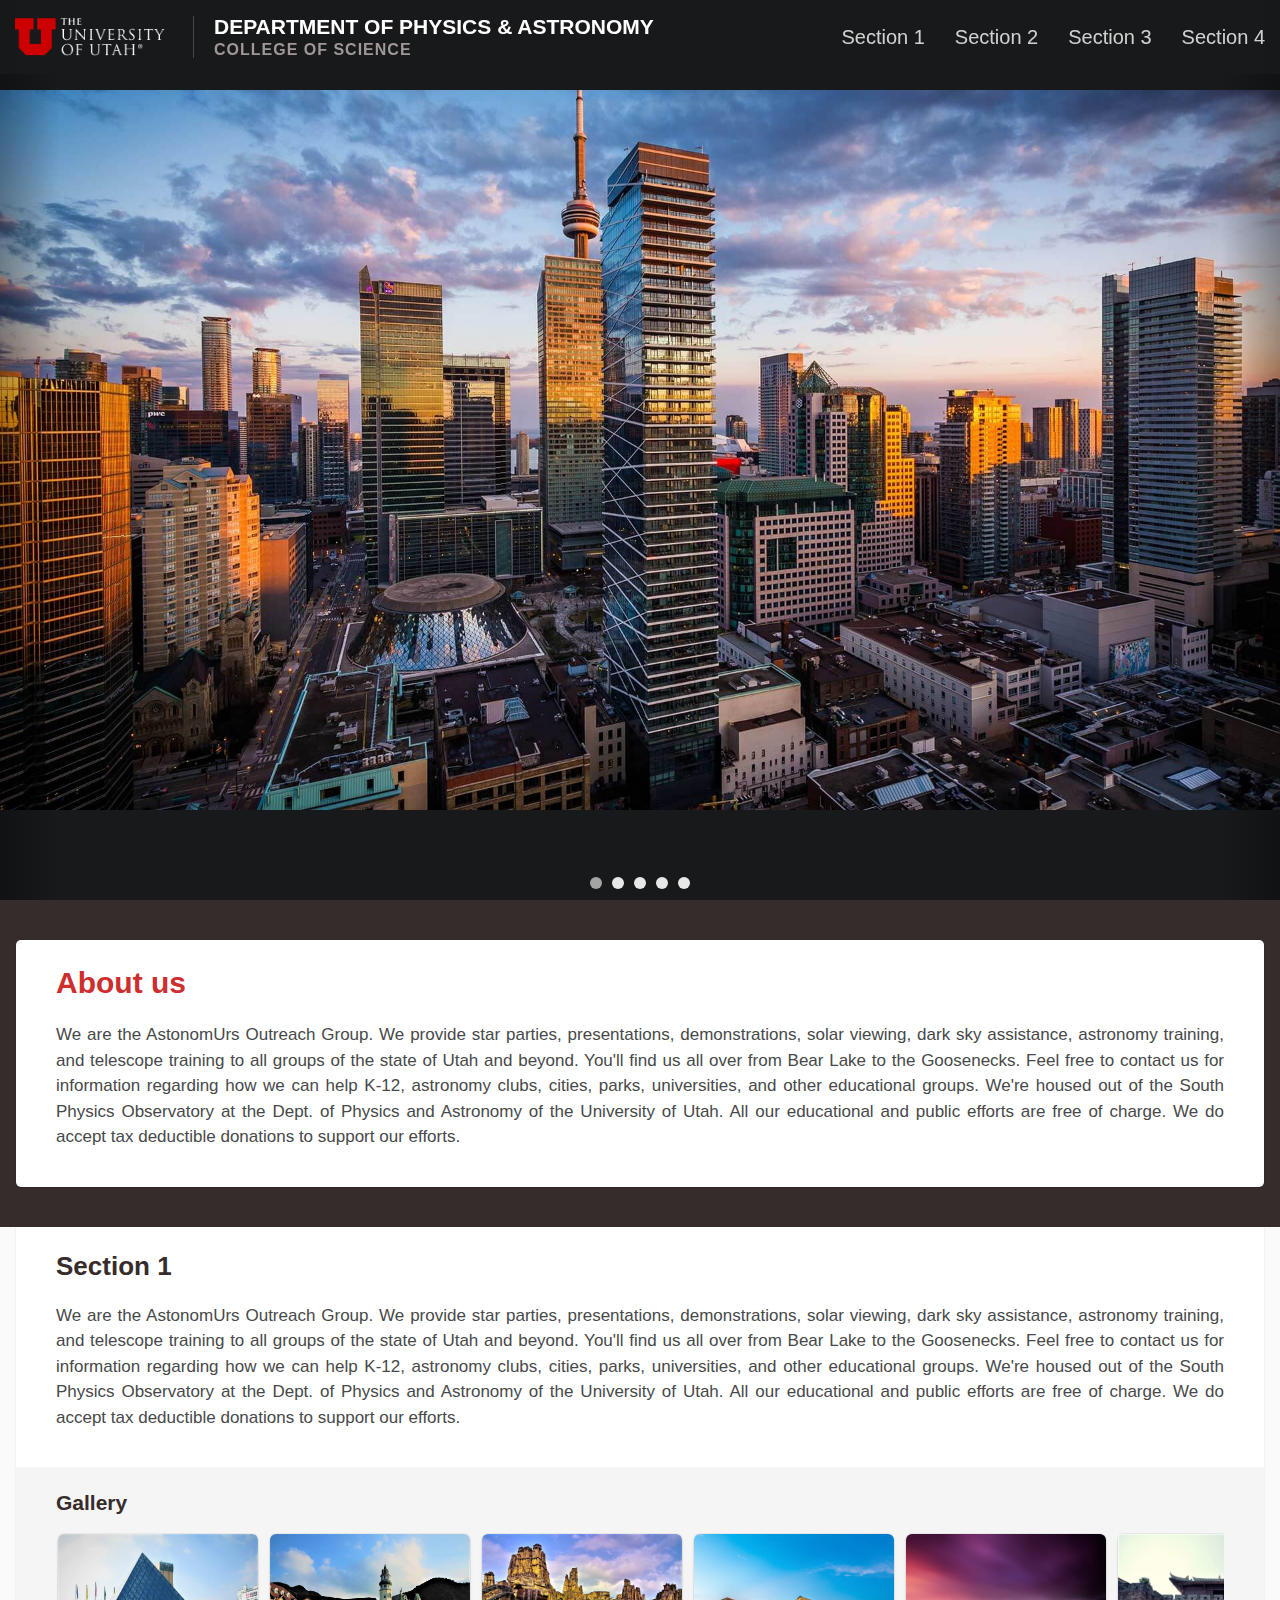
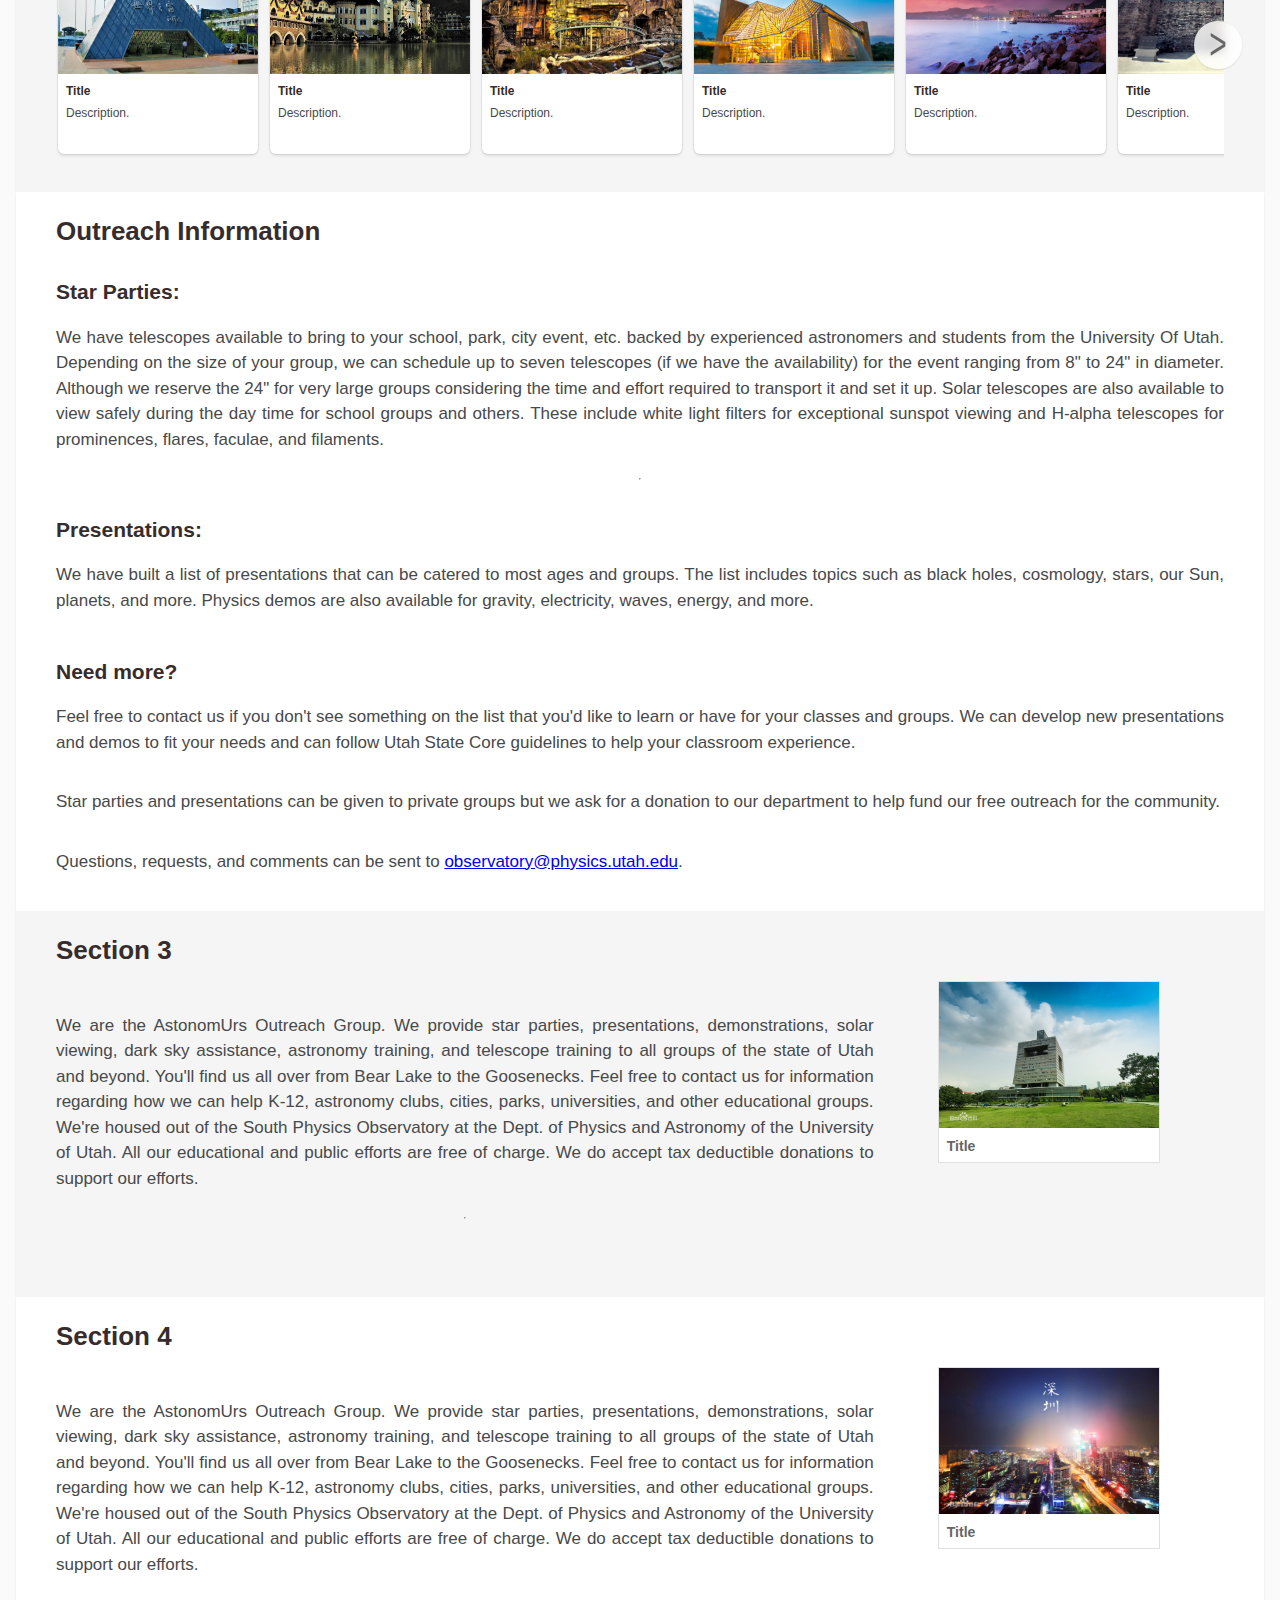
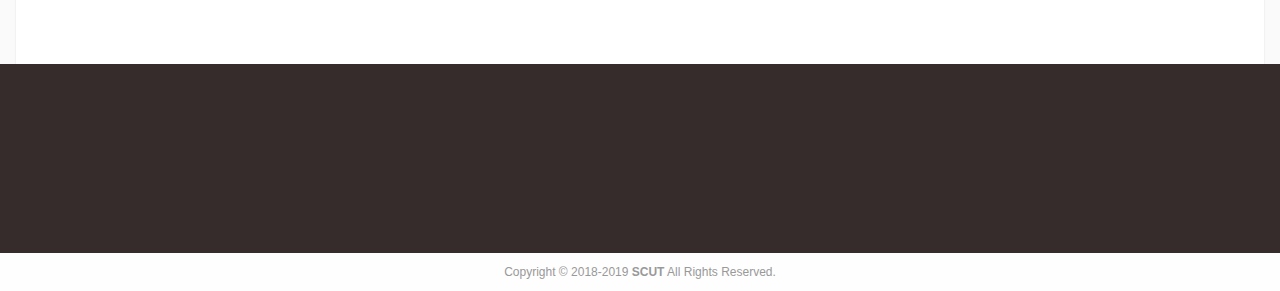
==== index.html @ 763175b5 "init" ====
<!DOCTYPE html>
<html lang="en">
  <head>
    <meta charset="UTF-8" />
    <meta name="My web page" content="web, html" />
    <meta name="viewport" content="initial-scale=1.0, user-scalable=no" />
    <title>Demo</title>
    <link
      rel="stylesheet"
      type="text/css"
      media="screen"
      href="./css/tags.css"
    />
    <link
      rel="stylesheet"
      type="text/css"
      media="screen"
      href="./css/classes.css"
    />
    <link
      rel="stylesheet"
      type="text/css"
      media="screen"
      href="./css/pics.css"
    />
    <link
      rel="stylesheet"
      type="text/css"
      media="screen"
      href="./css/sites.css"
    />
    <script src="./js/jquery.js"></script>
    <script src="./js/main.js"></script>
    <!--<script type="text/javascript" src="https://webapi.amap.com/maps?v=1.4.15&key=492be57f6b2cbf2242e927e73b07b1b4"></script>  -->
    <script
      type="text/javascript"
      src="http://api.map.baidu.com/api?v=2.0&ak=dvR6EBG5Z7yzEeAiGcwArzXet3XbqDUj"
    ></script>
  </head>

  <body>
    <!--网页标题和相关链接-->
    <div class="header" id="head-container">
      <div class="header-bar">
        <div class="header-text">
          <div class="horizon" id="logo-title">
            <span class="left-span">
              <div id="logo">
                <a
                  href="https://www.utah.edu"
                  aria-label="Visit University of Utah Homepage"
                ></a>
              </div>
            </span>
            <span class="right-span">
              <div id="title">
                <h1 id="main-title">Department of Physics & Astronomy</h1>
                <span id="sub-title">College of Science</span>
              </div>
            </span>
          </div>

          <div class="manubar" id="top-menu">
            <!-- <a href="./bbs.html">社区论坛</a> -->
            <a id="link-sec4">Section 4</a>
            <a id="link-sec3">Section 3</a>
            <a id="link-sec2">Section 2</a>
            <a id="link-sec1">Section 1</a>
            <!-- <a id="link1">TOP</a> -->
          </div>
        </div>
      </div>
      <div id="pics">
        <div class="pic" id="pic1"></div>
        <div class="pic" id="pic2"></div>
        <div class="pic" id="pic3"></div>
        <div class="pic" id="pic4"></div>
        <div class="pic" id="pic5"></div>
      </div>
      <div class="button-block" id="lft-bb">
        <!-- <button class="buttons" id="lft-btn">&lt;</button> -->
      </div>
      <div class="dot-block">
        <div class="dots">
          <button class="sl-dot" id="sl0"></button>
          <button class="sl-dot" id="sl1"></button>
          <button class="sl-dot" id="sl2"></button>
          <button class="sl-dot" id="sl3"></button>
          <button class="sl-dot" id="sl4"></button>
        </div>
      </div>
      <div class="button-block" id="rig-bb">
        <!-- <button class="buttons" id="rig-btn">&gt;</button> -->
      </div>
    </div>

    <!--网页的主体-->
    <div class="content">
      <div class="content-box" id="brief-intro">
        <div class="content-text" id="intro">
          <h2>About us</h2>
          <p>
            We are the AstonomUrs Outreach Group. We provide star parties,
            presentations, demonstrations, solar viewing, dark sky assistance,
            astronomy training, and telescope training to all groups of the
            state of Utah and beyond. You'll find us all over from Bear Lake to
            the Goosenecks. Feel free to contact us for information regarding
            how we can help K-12, astronomy clubs, cities, parks, universities,
            and other educational groups. We're housed out of the South Physics
            Observatory at the Dept. of Physics and Astronomy of the University
            of Utah. All our educational and public efforts are free of charge.
            We do accept tax deductible donations to support our efforts.
          </p>
        </div>
      </div>
      <div class="content-box" id="sec1">
        <div class="content-text">
          <h3>Section 1</h3>
          <p>
            We are the AstonomUrs Outreach Group. We provide star parties,
            presentations, demonstrations, solar viewing, dark sky assistance,
            astronomy training, and telescope training to all groups of the
            state of Utah and beyond. You'll find us all over from Bear Lake to
            the Goosenecks. Feel free to contact us for information regarding
            how we can help K-12, astronomy clubs, cities, parks, universities,
            and other educational groups. We're housed out of the South Physics
            Observatory at the Dept. of Physics and Astronomy of the University
            of Utah. All our educational and public efforts are free of charge.
            We do accept tax deductible donations to support our efforts.
          </p>
        </div>
      </div>
      <div class="content-box">
        <div class="content-text deep-bg">
          <h4 id="r3">Gallery</h4>
          <div class="ste-btn-blk">
            <div class="button-block">
              <div class="site-btn site-btn-left" id="site-left">
                <a>&lt;</a>
              </div>
            </div>
            <div class="site-block">
              <div class="roller" id="sites">
                <div class="site">
                  <img src="./img/site/s1.jpg" />
                  <div class="site-data">
                    <h6>Title</h6>
                    <p>Description.</p>
                  </div>
                </div>
                <div class="site">
                  <img src="./img/site/s2.jpg" />
                  <div class="site-data">
                    <h6>Title</h6>
                    <p>Description.</p>
                  </div>
                </div>
                <div class="site">
                  <img src="./img/site/s3.jpg" />
                  <div class="site-data">
                    <h6>Title</h6>
                    <p>Description.</p>
                  </div>
                </div>
                <div class="site">
                  <img src="./img/site/s4.jpg" />
                  <div class="site-data">
                    <h6>Title</h6>
                    <p>Description.</p>
                  </div>
                </div>
                <div class="site">
                  <img src="./img/site/s5.jpg" />
                  <div class="site-data">
                    <h6>Title</h6>
                    <p>Description.</p>
                  </div>
                </div>
                <div class="site">
                  <img src="./img/site/s6.jpg" />
                  <div class="site-data">
                    <h6>Title</h6>
                    <p>Description.</p>
                  </div>
                </div>
                <div class="site">
                  <img src="./img/site/s7.jpg" />
                  <div class="site-data">
                    <h6>Title</h6>
                    <p>Description.</p>
                  </div>
                </div>
                <div class="site">
                  <img src="./img/site/s8.jpg" />
                  <div class="site-data">
                    <h6>Title</h6>
                    <p>Description.</p>
                  </div>
                </div>
                <div class="site">
                  <img src="./img/site/s9.jpg" />
                  <div class="site-data">
                    <h6>Title</h6>
                    <p>Description.</p>
                  </div>
                </div>
                <div class="site">
                  <img src="./img/site/s1.jpg" />
                  <div class="site-data">
                    <h6></h6>
                    <p></p>
                  </div>
                </div>
              </div>
            </div>
            <div class="button-block">
              <div class="site-btn site-btn-right" id="site-right">
                <a>&gt;</a>
              </div>
            </div>
          </div>
          <!-- <div id="map-block"></div>
                    <script src="./js/map.js"></script> -->
          <!-- <h4 id="r4">传统美食</h4>
                    <div class="ste-btn-blk">
                        <div class="button-block"><div class="site-btn site-btn-left" id="fd-left"><a>&lt;</a></div></div>
                        <div class="site-block">
                            <div class="roller" id="food">
                                <div class="site"><img src="./img/food/f1.jpg"><div class="site-data"><h6>白切鸡</h6><p>白切鸡又叫白斩鸡，是中国八大菜之一粤菜系鸡肴中的一种，始于清代的民间酒店</p></div></div>
                                <div class="site"><img src="./img/food/f2.jpg"><div class="site-data"><h6>沙井鲜蚝</h6><p>蚝是深圳（原宝安县）最著名的特产，以沙井蚝最著称于世</p></div></div>
                                <div class="site"><img src="./img/food/f3.jpg"><div class="site-data"><h6>下沙大盆菜</h6><p>一种流传于广东省深圳市福田区沙头下沙村元宵节的传统饮食习俗</p></div></div>
                                <div class="site"><img src="./img/food/f4.jpg"><div class="site-data"><h6>公明烧鹅</h6><p>因色、香、味俱佳而名扬天下</p></div></div>
                                <div class="site"><img src="./img/food/f5.jpg"><div class="site-data"><h6>笼仔饭</h6><p>深圳笼仔饭是广东省地方传统名小吃之一，其最大特点是香浓的饭里浸着浓浓的荷叶香</p></div></div>
                                <div class="site"><img src="./img/food/f6.jpg"><div class="site-data"><h6>王品台塑牛排</h6><p>中国台湾知名企业台塑集团董事长王永庆先生招待贵宾的名菜</p></div></div>
                                <div class="site"><img src="./img/food/f7.jpg"><div class="site-data"><h6>红烧光明乳鸽</h6><p>此菜被称为天下第一鸽，是深圳三大特产之一</p></div></div>
                                <div class="site"><img src="./img/food/f8.jpg"><div class="site-data"><h6>玉簪虾球</h6><p>玉簪虾球是一道广东省的传统名菜，属于粤菜系</p></div></div>
                                <div class="site"><img src="./img/food/f1.jpg"><div class="site-data"><h6></h6><p></p></div></div>
                            </div>
                        </div>
                        <div class="button-block"><div class="site-btn site-btn-right" id="fd-right"><a>&gt;</a></div></div>
                    </div> -->
        </div>
      </div>
      <div class="content-box" id="sec2">
        <div class="content-text">
          <!-- <div class="horizon"> -->
          <!-- <div class="artical"> -->
          <h3>Outreach Information</h3>
          <br />
          <h4>Star Parties:</h4>
          <p>
            We have telescopes available to bring to your school, park, city
            event, etc. backed by experienced astronomers and students from the
            University Of Utah. Depending on the size of your group, we can
            schedule up to seven telescopes (if we have the availability) for
            the event ranging from 8" to 24" in diameter. Although we reserve
            the 24" for very large groups considering the time and effort
            required to transport it and set it up. Solar telescopes are also
            available to view safely during the day time for school groups and
            others. These include white light filters for exceptional sunspot
            viewing and H-alpha telescopes for prominences, flares, faculae, and
            filaments.
          </p>
          <hr />
          <br />
          <h4>Presentations:</h4>
          <p>
            We have built a list of presentations that can be catered to most
            ages and groups. The list includes topics such as black holes,
            cosmology, stars, our Sun, planets, and more. Physics demos are also
            available for gravity, electricity, waves, energy, and more.
          </p>
          <br />
          <h4>Need more?</h4>
          <p>
            Feel free to contact us if you don't see something on the list that
            you'd like to learn or have for your classes and groups. We can
            develop new presentations and demos to fit your needs and can follow
            Utah State Core guidelines to help your classroom experience.
          </p>
          <p>
            Star parties and presentations can be given to private groups but we
            ask for a donation to our department to help fund our free outreach
            for the community.
          </p>
          <p>
            Questions, requests, and comments can be sent to
            <a href="mailto:observatory@physics.utah.edu"
              >observatory@physics.utah.edu</a
            >.
          </p>
          <!-- </div>
            <div class="pic-wrap">
              <div class="pic-blk">
                <img src="./img/main/深证.jpg" />
                <h6>Title</h6>
              </div>
            </div>
          </div> -->
        </div>
      </div>
      <div class="content-box" id="sec3">
        <div class="content-text deep-bg">
          <div class="horizon">
            <div class="artical">
              <h3>Section 3</h3>
              <br />
              <p>
                We are the AstonomUrs Outreach Group. We provide star parties,
                presentations, demonstrations, solar viewing, dark sky
                assistance, astronomy training, and telescope training to all
                groups of the state of Utah and beyond. You'll find us all over
                from Bear Lake to the Goosenecks. Feel free to contact us for
                information regarding how we can help K-12, astronomy clubs,
                cities, parks, universities, and other educational groups. We're
                housed out of the South Physics Observatory at the Dept. of
                Physics and Astronomy of the University of Utah. All our
                educational and public efforts are free of charge. We do accept
                tax deductible donations to support our efforts.
              </p>
              <hr />
              <!-- <table>
                <caption>
                  深圳部分本科院校：
                </caption>
                <tbody>
                  <tr>
                    <th>院校名称</th>
                    <th>创办时间</th>
                    <th>学校类型</th>
                    <th>主管部门</th>
                  </tr>
                  <tr>
                    <td>深圳大学</td>
                    <td>1983年</td>
                    <td>综合</td>
                    <td>广东省教育厅</td>
                  </tr>
                  <tr>
                    <td>南方科技大学</td>
                    <td>2011年</td>
                    <td>理工</td>
                    <td>深圳市政府</td>
                  </tr>
                  <tr>
                    <td>香港中文大学（深圳）</td>
                    <td>2014年</td>
                    <td>综合</td>
                    <td>广东省人民政府、香港中文大学</td>
                  </tr>
                  <tr>
                    <td>哈尔滨工业大学（深圳）</td>
                    <td>2014年</td>
                    <td>理工</td>
                    <td>深圳市政府、哈尔滨工业大学</td>
                  </tr>
                  <tr>
                    <td>中山大学深圳校区</td>
                    <td>2015年</td>
                    <td>综合</td>
                    <td>深圳市政府、中山大学</td>
                  </tr>
                  <tr>
                    <td>暨南大学深圳旅游学院</td>
                    <td>1996年</td>
                    <td>综合</td>
                    <td>国务院侨务办公室、暨南大学</td>
                  </tr>
                </tbody>
              </table> -->
            </div>
            <div class="pic-wrap">
              <div class="pic-blk">
                <img src="./img/main/深大.jpg" />
                <h6>Title</h6>
              </div>
            </div>
          </div>
        </div>
      </div>
      <div class="content-box" id="sec4">
        <div class="content-text">
          <div class="horizon">
            <div class="artical">
              <h3>Section 4</h3>
              <br />
              <p>
                We are the AstonomUrs Outreach Group. We provide star parties,
                presentations, demonstrations, solar viewing, dark sky
                assistance, astronomy training, and telescope training to all
                groups of the state of Utah and beyond. You'll find us all over
                from Bear Lake to the Goosenecks. Feel free to contact us for
                information regarding how we can help K-12, astronomy clubs,
                cities, parks, universities, and other educational groups. We're
                housed out of the South Physics Observatory at the Dept. of
                Physics and Astronomy of the University of Utah. All our
                educational and public efforts are free of charge. We do accept
                tax deductible donations to support our efforts.
              </p>
            </div>
            <div class="pic-wrap">
              <div class="pic-blk">
                <img src="./img/main/魅力.jpg" />
                <h6>Title</h6>
              </div>
            </div>
          </div>
        </div>
      </div>

      <!--“回到顶部”按钮-->
      <div id="Top-button">
        <a>Λ</a>
      </div>
    </div>

    <!--网页末尾和脚注-->
    <div class="content-box" id="otr-col"></div>
    <div class="footer">
      <p>
        Copyright &copy; 2018-2019 <strong>SCUT</strong> All Rights Reserved.
      </p>
    </div>
  </body>
</html>
---- css/tags.css ----
h1,h2,h3,h4,h6,p{
    margin: 0;
    text-align: justify;
}
h1, h2, h3, h4, h5, h6 {
    color: #372c2c;
    font-family: "Montserrat", sans-serif;
    font-weight: 700;
}
h2{
    font-size: 30px;
    color: #3F3F3F;
}
h3{
    font-size: 26px;
    /* margin: 0px 0px 15px 0px; */
}
h4{
    font-size: 21px;
}
p{
    display: block;
    margin-block-start: 1em;
    margin-block-end: 1em;
    margin-inline-start: 0px;
    margin-inline-end: 0px;
    unicode-bidi: isolate;
    margin-top: 17px;
    margin-bottom: 17px;
}
a{
    cursor: pointer;  /*鼠标覆盖上按钮成手的样子*/
}
blockquote{
    margin-top: 0;
}body{
    margin: 0px;
    display: flex;
    flex-direction: column;
    background-color:#fafafa;
    align-items: center;

    color: #47494a;
    font-family: "Source Sans Pro", sans-serif;
    font-weight: 400;
    font-size: 17px;
    line-height: 1.5;
    text-rendering: optimizelegibility;
    -webkit-font-smoothing: antialiased;
}
div{
    display: flex;
    flex-direction: column;
    overflow: hidden;
    text-align: justify;
}
table{
    border-collapse: collapse;
    border: 1px solid #aaa;
    width: 99%;
    text-align: left;
    font-size: 15px;
    margin-top: 10px;
    margin-bottom: 10px;
    box-shadow: 0 1px 2px rgba(0,0,0,.1);
}
th{
    vertical-align: baseline;
    padding: 5px 15px 5px 6px;
    background-color: #3f3f3f;
    border: 1px solid #3F3F3F;
    color: #fff;
}
td{
    vertical-align: text-top;
    padding: 6px 15px 6px 6px;
    border: 1px solid #aaa;
    color: #666;
}
hr{
    color: #ececec;
    background-color: #ececec;
}
---- css/classes.css ----
.horizon{
    display: flex;
    flex-direction: row;
}
.header{
    width: 100%;
    height: 100vh;
    position: relative;
    flex-direction: row;
    align-items: center;
    justify-content: space-between;
    flex-shrink: 0;
}
.header-bar{
    width: 100%;
    height: 74px;
    align-items: center;
    position: fixed;
    top: 0;
    z-index: 10;
    flex-shrink: 0;
    
    /* background-color:rgba(245,245,245,.4); */
    background-color:rgba(24, 25, 27,.9);
    backdrop-filter: blur(8px);
    -webkit-backdrop-filter: blur(10px);
}
#logo-title{
    align-items: center;
}
.left-span{
    /* width: 50%; */
    height: 100%;
    /* padding-left: 20px; */
    /* padding-right: 20px; */
}
.right-span{
    /* width: 50%; */
    padding-left: 20px;
    padding-right: 20px;
    border-left: 1px solid rgba(240,255,255,.2);
}
#logo{
    width: 178px;
    height: 38px;
    margin: 15px 0px 15px 15px;
}
#logo a{
    display: block;
    height: 38px;
    width: 100%;
    background-image: url(../img/universityofutah.png);
    background-repeat: no-repeat;
    background-position: center left;
    background-size: contain;
}
.header-text{
    height: 100%;
    flex-direction: row;
    justify-content: space-between;
    align-items: center;
    color: whitesmoke;
    /* width: 1168px; */
    width: 100%;
    flex-shrink: 0;
}
#title{
    align-items: flex-start;
    flex-shrink: 0;
    margin: 0px;
    text-transform: uppercase;
}
#main-title{
    color: #fff;
    font-family: "Vitesse", sans-serif;
    font-size: 21px;
    line-height: 1;
}
#sub-title{
    margin-top: 5px;
    color: #a09898;
    font-family: "Source Sans Pro", sans-serif;
    font-size: 16px;
    line-height: 1;
    font-weight: 600;
    letter-spacing: 1px;
}
.manubar{
    height: 100%;
    display: flex;
    align-items: center;
    flex-direction: row-reverse;
    overflow: visible;
}
.manubar a{
    display: flex;
    padding-left: 15px;
    padding-right: 15px;
    font-size: 16px;
    color: white;
    font-family: 'Segoe UI', Tahoma, Geneva, Verdana, sans-serif;
    text-decoration: none;
}
#top-menu a{
    height: 100%;
    font-size: 20px;
    align-items: center;
    justify-content: center;
    color: rgba(255,255,255,.8);
}
#top-menu a:hover{
    color: white;
    background-color: rgba(240,255,255,.2);
}
#Top-button{
    margin-right: 50px;
    margin-bottom: 20px;
    width: 50px;
    height: 0px;
    justify-content: center;
    align-items: center;
    position: fixed;
    right: 0;
    bottom: 0;
    overflow: hidden;
    background-color:rgba(0,0,0,.15);
    backdrop-filter: blur(7px);
    -webkit-backdrop-filter: blur(7px);
    border-radius: 10px;
    cursor: pointer;  /*鼠标覆盖上按钮成手的样子*/
    box-shadow: 0 1px 2px rgba(0,0,0,.1);
}
#Top-button a{
    padding: 10px;
    font-size: 30px;
    color: rgba(255,255,255,.8);
    text-decoration: none;
    transform: scaleX(1.5);
    font-family: 'Gill Sans', 'Gill Sans MT', Calibri, 'Trebuchet MS', sans-serif;
}
#Top-button:hover{
    background-color:rgba(0,0,0,.18);
}
#Top-button a:hover{
    color: white;
}

.content{
    width: 100%;
    display: flex;
    justify-content: space-between;
    font-family: Arial, Helvetica, sans-serif;
}
.content-box{
    width: 100%;
    align-items: center;
}
/* .content-box p{
    color: #666;
    margin-top: 10px;
} */
#brief-intro{
    /* background-color: rgb(8, 93, 146);  */
    background-color: #372c2c;;
}
#intro{
    border-radius: 5px;
    margin-top: 40px;
    margin-bottom: 40px;
}
#intro h2{
    /* color: midnightblue; */
    color: #cf2e2e;
}
#intro h3{
    color: darkblue;
}
.page{
    margin-bottom: 100px;
    width: 100%;
    align-items: center;
    background-color:#fafafa;
}
.content-text{
    width: 1168px;
    background-color:rgb(255,255,255);
    padding: 20px 40px;
    box-shadow: 0 1px 2px rgba(0,0,0,.1);
    flex-shrink: 0;

    /*background-color:rgba(255,255,255,.5);
    backdrop-filter: blur(5px);
    -webkit-backdrop-filter: blur(5px);*/
}
.deep-bg{
    background-color: #f5f5f5;
}
/* #map-block{
    width: 100%;
    height: 400px;
    margin: 0;
    padding: 0;
    margin-bottom: 20px;
} */
.content-textbox{
    margin: 10px;
    margin-bottom: 0;
}
.artical{
    width: 70%;
    text-align: justify;
    margin-bottom: 50px;
}
/* .artical p{
    text-indent: 2em;
} */
.pic-wrap{
    width: 30%;
    align-items: center;
}
.pic-blk{
    width: 220px;
    height: 180px;
    border:1px solid #e0e0e0;
    overflow:hidden;
    margin: 50px;
    background-color: white;
}
.pic-blk img{
    height: 146px;
}
.pic-blk h6{
    margin: 8px;
    font-weight: bold;
    font-size: 14px;
    color: #666;
}
#otr-col{
    width: 100%;
    /* background-color: rgb(8, 93, 146); */
    background-color: #372c2c;
    padding-top: 30px;
    padding-bottom: 100px;
    height: 59px;
}
.oddr{
    background-color: #f5f5f5;
}
.ever{
    background-color: #fff;
}
.footer{
    width: 100%;
    background-color:rgba(255,255,255,.8);
    text-align: center;
    align-items: center
}
.footer p{
    margin:10px;
    font-size: 12px;
    color: #999;
    font-family: Arial, Helvetica, sans-serif;
}
---- css/pics.css ----
.pic{
    height: 100%;
    width: 100%;
    background-position: center;
    background-size: 100%;
    background-repeat: no-repeat;
    background-color: #18191b;
}
#pics{
    width: 500%;
    height: 100%;
    margin-left: 0%;
    position: absolute;
    margin: 0;
    padding: 0;
    flex-direction: row;
    z-index: -1;
}
#pic1{
    background-image: url("../img/e1.jpg");
}
#pic2{
    background-image: url("../img/e2.jpg");
}
#pic3{
    background-image: url("../img/e3.jpg");
}
#pic4{
    background-image: url("../img/e4.jpg");
}
#pic5{
    background-image: url("../img/e5.jpg");
}
.button-block{
    width: 60px;
    height: 100%;
    justify-content: center;
    align-items: center;
    overflow: visible;
}
#rig-bb{
    background: -webkit-linear-gradient(left, rgba(0,0,0,0) , rgba(0,0,0,.3)); /* Safari 5.1 - 6.0 */
    background: -o-linear-gradient(right, rgba(0,0,0,0), rgba(0,0,0,.3)); /* Opera 11.1 - 12.0 */
    background: -moz-linear-gradient(right, rgba(0,0,0,0), rgba(0,0,0,.3)); /* Firefox 3.6 - 15 */
    background: linear-gradient(to right, rgba(0,0,0,0) , rgba(0,0,0,.3)); /* 标准的语法（必须放在最后） */
}
#lft-bb{
    background: -webkit-linear-gradient(right, rgba(0,0,0,0) , rgba(0,0,0,.3)); /* Safari 5.1 - 6.0 */
    background: -o-linear-gradient(left, rgba(0,0,0,0), rgba(0,0,0,.3)); /* Opera 11.1 - 12.0 */
    background: -moz-linear-gradient(left, rgba(0,0,0,0), rgba(0,0,0,.3)); /* Firefox 3.6 - 15 */
    background: linear-gradient(to left, rgba(0,0,0,0) , rgba(0,0,0,.3)); /* 标准的语法（必须放在最后） */
}
.buttons{
    height: 200px;
    width: 60px;
    background-color: rgba(0,0,0,0);
    border: 0;
    font-size: 40px;
    color: rgba(220,220,220,.9);
    font-family: 'Segoe UI', Tahoma, Geneva, Verdana, sans-serif;
    transform: scaleY(2);
    padding: 0;
    cursor: pointer;  /*鼠标覆盖上按钮成手的样子*/
}
.dot-block{
    height: 100%;
    justify-content: flex-end;
}
.dots{
    flex-direction: row;
    margin-bottom: 6px;
}
.sl-dot{
    height: 12px;
    width: 12px;
    margin: 5px;
    padding: 0;
    border-radius: 50%;
    border: 0;
    background-color:rgba(255,255,255,.9);
    cursor: pointer;  /*鼠标覆盖上按钮成手的样子*/
}
#sl0{
    background-color:rgba(180,180,180,.9);
}
---- css/sites.css ----
.ste-btn-blk{
    width: 100%;
    flex-direction: row;
    justify-content: space-between;
    height: 233px;
    overflow: visible;
    margin-top: 10px;
    margin-bottom: 10px;
}
.site-btn{
    margin: 0;
    padding: 0;
    z-index: 1;
    height: 48px;
    width: 48px;
    border-radius: 50%;
    border: 0;
    cursor: pointer;  /*鼠标覆盖上按钮成手的样子*/

    font-size: 30px;
    text-align: center;
    font-family: 'Segoe UI', Tahoma, Geneva, Verdana, sans-serif;
    color: #666;
    
    background-color:rgba(255,255,255,.8);
    backdrop-filter: blur(5px);
    -webkit-backdrop-filter: blur(5px);
    box-shadow: 0 1px 2px rgba(0,0,0,.1);
}
.site-btn a{
    transform: scaleY(1.5);
}
.site-btn:hover{
    color: white;
    background-color:rgba(0,0,0,.6);
}
.site-btn-left{
    position: relative;
    right:24px;
}
.site-btn-right{
    position: relative;
    right:-24px;
}
.site-btn-left{
    position: relative;
    right:24px;
}
.site-btn-right{
    position: relative;
    right:-24px;
}
.site-block{
    width: 1168px;
    overflow: hidden;
    position: absolute;
}
.roller{
    flex-direction: row;
    width: 500%;
    padding-top: 5px;
    padding-bottom: 8px;
    padding-left: 2px;
}
.site{
    width: 200px;
    height: 220px;
    margin-right: 12px;
    overflow: hidden;
    background-color: #fff;
    border-radius: 6px;
    box-shadow:0px 0px 0px 1px rgba(0,0,0,0.05), 0px 2px 3px 0px rgba(0,0,0,0.1);
    -webkit-box-shadow:0 0 0 1px rgba(0, 0, 0, 0.05), 0 2px 3px 0 rgba(0, 0, 0, 0.1);

}
.site:hover{
    box-shadow:0px 0px 0px 1px rgba(0,0,0,0.05), 0px 2px 4px 1px rgba(0,0,0,0.14);
    -webkit-box-shadow:0 0 0 1px rgba(0, 0, 0, 0.05), 0 2px 4px 1px rgba(0, 0, 0, 0.14);
}
.site img{
    height: 140px;;
}
.site-data{
    height: 55px;
    padding: 8px 8px 12px 8px;
}
.site-data h6{
    margin-bottom: 4px;
    font-weight: bold;
    font-size: 12px;
}
.site-data p{
    margin: 0;
    padding: 0;
    font-size: 12px;
}
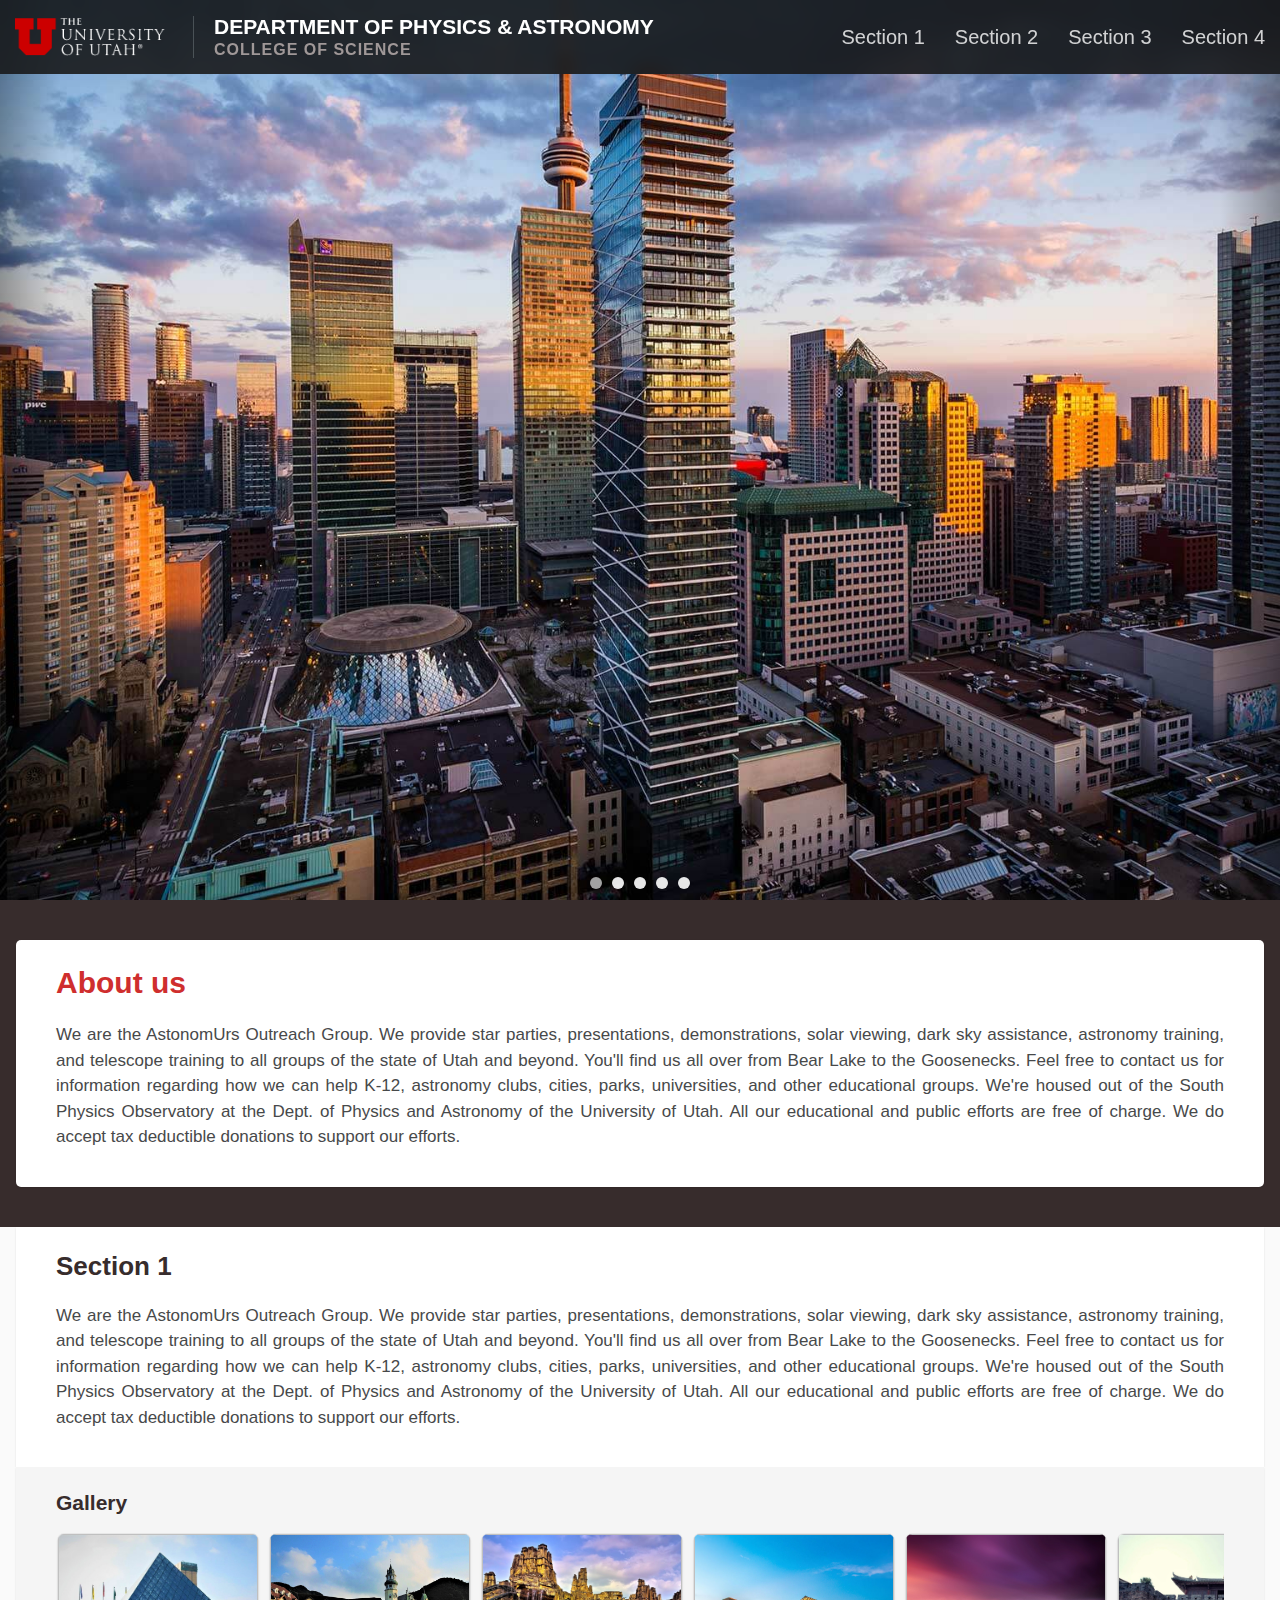
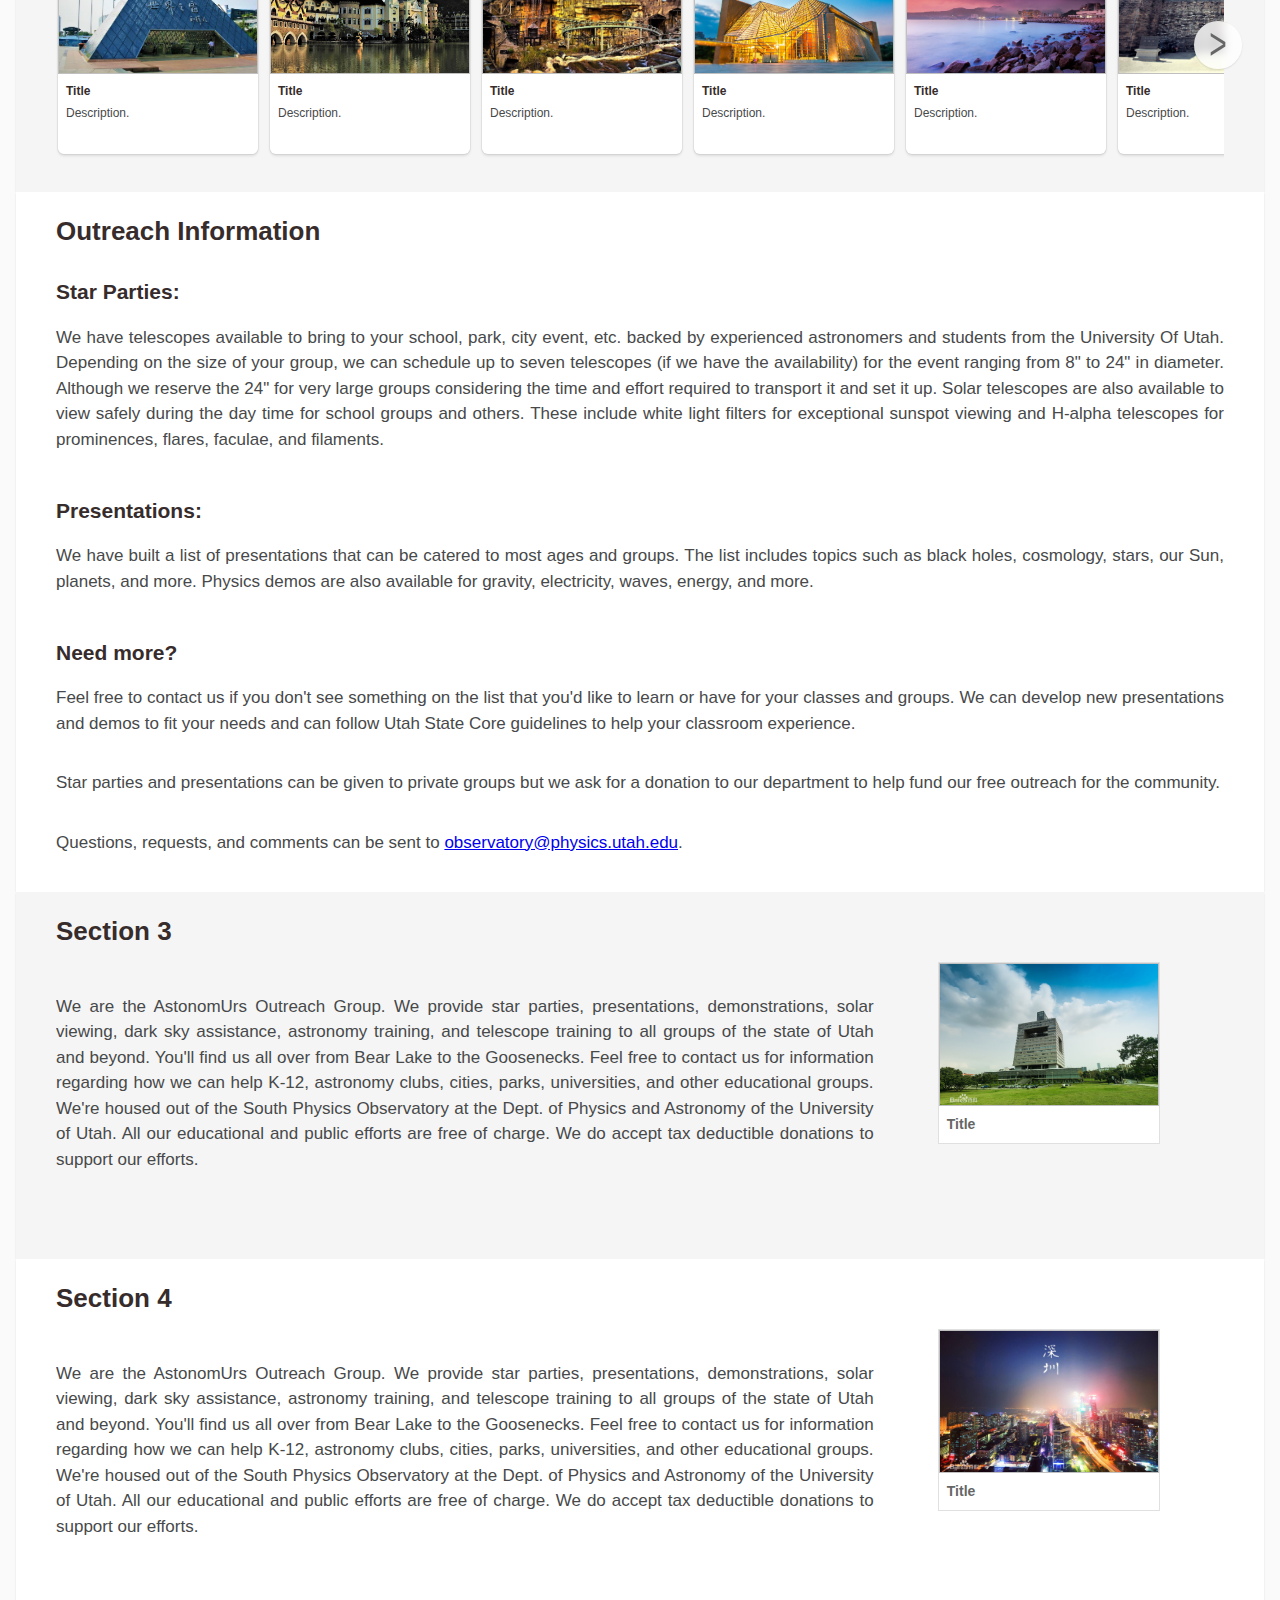
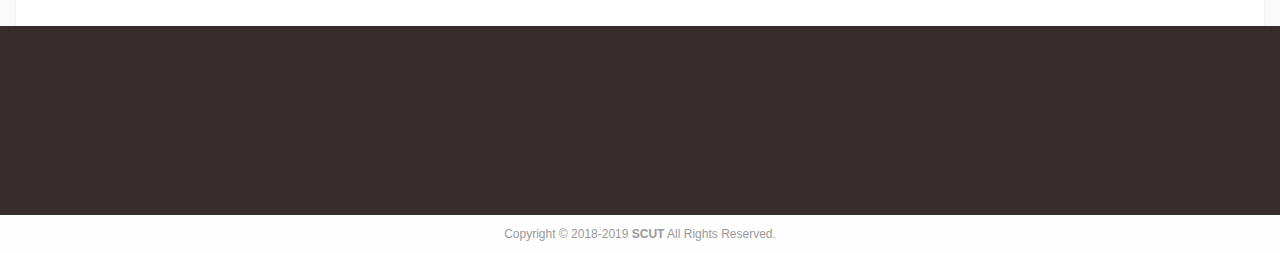
==== commit 0fbe4da3: "gh page" ====
--- a/index.html
+++ b/index.html
@@ -1,425 +1,308 @@
 <!DOCTYPE html>
 <html lang="en">
-  <head>
-    <meta charset="UTF-8" />
-    <meta name="My web page" content="web, html" />
-    <meta name="viewport" content="initial-scale=1.0, user-scalable=no" />
-    <title>Demo</title>
-    <link
-      rel="stylesheet"
-      type="text/css"
-      media="screen"
-      href="./css/tags.css"
-    />
-    <link
-      rel="stylesheet"
-      type="text/css"
-      media="screen"
-      href="./css/classes.css"
-    />
-    <link
-      rel="stylesheet"
-      type="text/css"
-      media="screen"
-      href="./css/pics.css"
-    />
-    <link
-      rel="stylesheet"
-      type="text/css"
-      media="screen"
-      href="./css/sites.css"
-    />
-    <script src="./js/jquery.js"></script>
-    <script src="./js/main.js"></script>
-    <!--<script type="text/javascript" src="https://webapi.amap.com/maps?v=1.4.15&key=492be57f6b2cbf2242e927e73b07b1b4"></script>  -->
-    <script
-      type="text/javascript"
-      src="http://api.map.baidu.com/api?v=2.0&ak=dvR6EBG5Z7yzEeAiGcwArzXet3XbqDUj"
-    ></script>
-  </head>
-
-  <body>
-    <!--网页标题和相关链接-->
-    <div class="header" id="head-container">
-      <div class="header-bar">
-        <div class="header-text">
-          <div class="horizon" id="logo-title">
-            <span class="left-span">
-              <div id="logo">
-                <a
-                  href="https://www.utah.edu"
-                  aria-label="Visit University of Utah Homepage"
-                ></a>
-              </div>
-            </span>
-            <span class="right-span">
-              <div id="title">
-                <h1 id="main-title">Department of Physics & Astronomy</h1>
-                <span id="sub-title">College of Science</span>
-              </div>
-            </span>
-          </div>
-
-          <div class="manubar" id="top-menu">
-            <!-- <a href="./bbs.html">社区论坛</a> -->
-            <a id="link-sec4">Section 4</a>
-            <a id="link-sec3">Section 3</a>
-            <a id="link-sec2">Section 2</a>
-            <a id="link-sec1">Section 1</a>
-            <!-- <a id="link1">TOP</a> -->
-          </div>
-        </div>
-      </div>
-      <div id="pics">
-        <div class="pic" id="pic1"></div>
-        <div class="pic" id="pic2"></div>
-        <div class="pic" id="pic3"></div>
-        <div class="pic" id="pic4"></div>
-        <div class="pic" id="pic5"></div>
-      </div>
-      <div class="button-block" id="lft-bb">
-        <!-- <button class="buttons" id="lft-btn">&lt;</button> -->
-      </div>
-      <div class="dot-block">
-        <div class="dots">
-          <button class="sl-dot" id="sl0"></button>
-          <button class="sl-dot" id="sl1"></button>
-          <button class="sl-dot" id="sl2"></button>
-          <button class="sl-dot" id="sl3"></button>
-          <button class="sl-dot" id="sl4"></button>
-        </div>
-      </div>
-      <div class="button-block" id="rig-bb">
-        <!-- <button class="buttons" id="rig-btn">&gt;</button> -->
-      </div>
-    </div>
-
-    <!--网页的主体-->
-    <div class="content">
-      <div class="content-box" id="brief-intro">
-        <div class="content-text" id="intro">
-          <h2>About us</h2>
-          <p>
-            We are the AstonomUrs Outreach Group. We provide star parties,
-            presentations, demonstrations, solar viewing, dark sky assistance,
-            astronomy training, and telescope training to all groups of the
-            state of Utah and beyond. You'll find us all over from Bear Lake to
-            the Goosenecks. Feel free to contact us for information regarding
-            how we can help K-12, astronomy clubs, cities, parks, universities,
-            and other educational groups. We're housed out of the South Physics
-            Observatory at the Dept. of Physics and Astronomy of the University
-            of Utah. All our educational and public efforts are free of charge.
-            We do accept tax deductible donations to support our efforts.
-          </p>
-        </div>
-      </div>
-      <div class="content-box" id="sec1">
-        <div class="content-text">
-          <h3>Section 1</h3>
-          <p>
-            We are the AstonomUrs Outreach Group. We provide star parties,
-            presentations, demonstrations, solar viewing, dark sky assistance,
-            astronomy training, and telescope training to all groups of the
-            state of Utah and beyond. You'll find us all over from Bear Lake to
-            the Goosenecks. Feel free to contact us for information regarding
-            how we can help K-12, astronomy clubs, cities, parks, universities,
-            and other educational groups. We're housed out of the South Physics
-            Observatory at the Dept. of Physics and Astronomy of the University
-            of Utah. All our educational and public efforts are free of charge.
-            We do accept tax deductible donations to support our efforts.
-          </p>
-        </div>
-      </div>
-      <div class="content-box">
-        <div class="content-text deep-bg">
-          <h4 id="r3">Gallery</h4>
-          <div class="ste-btn-blk">
-            <div class="button-block">
-              <div class="site-btn site-btn-left" id="site-left">
-                <a>&lt;</a>
-              </div>
-            </div>
-            <div class="site-block">
-              <div class="roller" id="sites">
-                <div class="site">
-                  <img src="./img/site/s1.jpg" />
-                  <div class="site-data">
-                    <h6>Title</h6>
-                    <p>Description.</p>
-                  </div>
-                </div>
-                <div class="site">
-                  <img src="./img/site/s2.jpg" />
-                  <div class="site-data">
-                    <h6>Title</h6>
-                    <p>Description.</p>
-                  </div>
-                </div>
-                <div class="site">
-                  <img src="./img/site/s3.jpg" />
-                  <div class="site-data">
-                    <h6>Title</h6>
-                    <p>Description.</p>
-                  </div>
-                </div>
-                <div class="site">
-                  <img src="./img/site/s4.jpg" />
-                  <div class="site-data">
-                    <h6>Title</h6>
-                    <p>Description.</p>
-                  </div>
-                </div>
-                <div class="site">
-                  <img src="./img/site/s5.jpg" />
-                  <div class="site-data">
-                    <h6>Title</h6>
-                    <p>Description.</p>
-                  </div>
-                </div>
-                <div class="site">
-                  <img src="./img/site/s6.jpg" />
-                  <div class="site-data">
-                    <h6>Title</h6>
-                    <p>Description.</p>
-                  </div>
-                </div>
-                <div class="site">
-                  <img src="./img/site/s7.jpg" />
-                  <div class="site-data">
-                    <h6>Title</h6>
-                    <p>Description.</p>
-                  </div>
-                </div>
-                <div class="site">
-                  <img src="./img/site/s8.jpg" />
-                  <div class="site-data">
-                    <h6>Title</h6>
-                    <p>Description.</p>
-                  </div>
-                </div>
-                <div class="site">
-                  <img src="./img/site/s9.jpg" />
-                  <div class="site-data">
-                    <h6>Title</h6>
-                    <p>Description.</p>
-                  </div>
-                </div>
-                <div class="site">
-                  <img src="./img/site/s1.jpg" />
-                  <div class="site-data">
-                    <h6></h6>
-                    <p></p>
-                  </div>
-                </div>
-              </div>
-            </div>
-            <div class="button-block">
-              <div class="site-btn site-btn-right" id="site-right">
-                <a>&gt;</a>
-              </div>
-            </div>
-          </div>
-          <!-- <div id="map-block"></div>
-                    <script src="./js/map.js"></script> -->
-          <!-- <h4 id="r4">传统美食</h4>
-                    <div class="ste-btn-blk">
-                        <div class="button-block"><div class="site-btn site-btn-left" id="fd-left"><a>&lt;</a></div></div>
-                        <div class="site-block">
-                            <div class="roller" id="food">
-                                <div class="site"><img src="./img/food/f1.jpg"><div class="site-data"><h6>白切鸡</h6><p>白切鸡又叫白斩鸡，是中国八大菜之一粤菜系鸡肴中的一种，始于清代的民间酒店</p></div></div>
-                                <div class="site"><img src="./img/food/f2.jpg"><div class="site-data"><h6>沙井鲜蚝</h6><p>蚝是深圳（原宝安县）最著名的特产，以沙井蚝最著称于世</p></div></div>
-                                <div class="site"><img src="./img/food/f3.jpg"><div class="site-data"><h6>下沙大盆菜</h6><p>一种流传于广东省深圳市福田区沙头下沙村元宵节的传统饮食习俗</p></div></div>
-                                <div class="site"><img src="./img/food/f4.jpg"><div class="site-data"><h6>公明烧鹅</h6><p>因色、香、味俱佳而名扬天下</p></div></div>
-                                <div class="site"><img src="./img/food/f5.jpg"><div class="site-data"><h6>笼仔饭</h6><p>深圳笼仔饭是广东省地方传统名小吃之一，其最大特点是香浓的饭里浸着浓浓的荷叶香</p></div></div>
-                                <div class="site"><img src="./img/food/f6.jpg"><div class="site-data"><h6>王品台塑牛排</h6><p>中国台湾知名企业台塑集团董事长王永庆先生招待贵宾的名菜</p></div></div>
-                                <div class="site"><img src="./img/food/f7.jpg"><div class="site-data"><h6>红烧光明乳鸽</h6><p>此菜被称为天下第一鸽，是深圳三大特产之一</p></div></div>
-                                <div class="site"><img src="./img/food/f8.jpg"><div class="site-data"><h6>玉簪虾球</h6><p>玉簪虾球是一道广东省的传统名菜，属于粤菜系</p></div></div>
-                                <div class="site"><img src="./img/food/f1.jpg"><div class="site-data"><h6></h6><p></p></div></div>
-                            </div>
-                        </div>
-                        <div class="button-block"><div class="site-btn site-btn-right" id="fd-right"><a>&gt;</a></div></div>
-                    </div> -->
-        </div>
-      </div>
-      <div class="content-box" id="sec2">
-        <div class="content-text">
-          <!-- <div class="horizon"> -->
-          <!-- <div class="artical"> -->
-          <h3>Outreach Information</h3>
-          <br />
-          <h4>Star Parties:</h4>
-          <p>
-            We have telescopes available to bring to your school, park, city
-            event, etc. backed by experienced astronomers and students from the
-            University Of Utah. Depending on the size of your group, we can
-            schedule up to seven telescopes (if we have the availability) for
-            the event ranging from 8" to 24" in diameter. Although we reserve
-            the 24" for very large groups considering the time and effort
-            required to transport it and set it up. Solar telescopes are also
-            available to view safely during the day time for school groups and
-            others. These include white light filters for exceptional sunspot
-            viewing and H-alpha telescopes for prominences, flares, faculae, and
-            filaments.
-          </p>
-          <hr />
-          <br />
-          <h4>Presentations:</h4>
-          <p>
-            We have built a list of presentations that can be catered to most
-            ages and groups. The list includes topics such as black holes,
-            cosmology, stars, our Sun, planets, and more. Physics demos are also
-            available for gravity, electricity, waves, energy, and more.
-          </p>
-          <br />
-          <h4>Need more?</h4>
-          <p>
-            Feel free to contact us if you don't see something on the list that
-            you'd like to learn or have for your classes and groups. We can
-            develop new presentations and demos to fit your needs and can follow
-            Utah State Core guidelines to help your classroom experience.
-          </p>
-          <p>
-            Star parties and presentations can be given to private groups but we
-            ask for a donation to our department to help fund our free outreach
-            for the community.
-          </p>
-          <p>
-            Questions, requests, and comments can be sent to
-            <a href="mailto:observatory@physics.utah.edu"
-              >observatory@physics.utah.edu</a
-            >.
-          </p>
-          <!-- </div>
-            <div class="pic-wrap">
-              <div class="pic-blk">
-                <img src="./img/main/深证.jpg" />
-                <h6>Title</h6>
-              </div>
-            </div>
-          </div> -->
-        </div>
-      </div>
-      <div class="content-box" id="sec3">
-        <div class="content-text deep-bg">
-          <div class="horizon">
-            <div class="artical">
-              <h3>Section 3</h3>
-              <br />
-              <p>
-                We are the AstonomUrs Outreach Group. We provide star parties,
-                presentations, demonstrations, solar viewing, dark sky
-                assistance, astronomy training, and telescope training to all
-                groups of the state of Utah and beyond. You'll find us all over
-                from Bear Lake to the Goosenecks. Feel free to contact us for
-                information regarding how we can help K-12, astronomy clubs,
-                cities, parks, universities, and other educational groups. We're
-                housed out of the South Physics Observatory at the Dept. of
-                Physics and Astronomy of the University of Utah. All our
-                educational and public efforts are free of charge. We do accept
-                tax deductible donations to support our efforts.
-              </p>
-              <hr />
-              <!-- <table>
-                <caption>
-                  深圳部分本科院校：
-                </caption>
-                <tbody>
-                  <tr>
-                    <th>院校名称</th>
-                    <th>创办时间</th>
-                    <th>学校类型</th>
-                    <th>主管部门</th>
-                  </tr>
-                  <tr>
-                    <td>深圳大学</td>
-                    <td>1983年</td>
-                    <td>综合</td>
-                    <td>广东省教育厅</td>
-                  </tr>
-                  <tr>
-                    <td>南方科技大学</td>
-                    <td>2011年</td>
-                    <td>理工</td>
-                    <td>深圳市政府</td>
-                  </tr>
-                  <tr>
-                    <td>香港中文大学（深圳）</td>
-                    <td>2014年</td>
-                    <td>综合</td>
-                    <td>广东省人民政府、香港中文大学</td>
-                  </tr>
-                  <tr>
-                    <td>哈尔滨工业大学（深圳）</td>
-                    <td>2014年</td>
-                    <td>理工</td>
-                    <td>深圳市政府、哈尔滨工业大学</td>
-                  </tr>
-                  <tr>
-                    <td>中山大学深圳校区</td>
-                    <td>2015年</td>
-                    <td>综合</td>
-                    <td>深圳市政府、中山大学</td>
-                  </tr>
-                  <tr>
-                    <td>暨南大学深圳旅游学院</td>
-                    <td>1996年</td>
-                    <td>综合</td>
-                    <td>国务院侨务办公室、暨南大学</td>
-                  </tr>
-                </tbody>
-              </table> -->
-            </div>
-            <div class="pic-wrap">
-              <div class="pic-blk">
-                <img src="./img/main/深大.jpg" />
-                <h6>Title</h6>
-              </div>
-            </div>
-          </div>
-        </div>
-      </div>
-      <div class="content-box" id="sec4">
-        <div class="content-text">
-          <div class="horizon">
-            <div class="artical">
-              <h3>Section 4</h3>
-              <br />
-              <p>
-                We are the AstonomUrs Outreach Group. We provide star parties,
-                presentations, demonstrations, solar viewing, dark sky
-                assistance, astronomy training, and telescope training to all
-                groups of the state of Utah and beyond. You'll find us all over
-                from Bear Lake to the Goosenecks. Feel free to contact us for
-                information regarding how we can help K-12, astronomy clubs,
-                cities, parks, universities, and other educational groups. We're
-                housed out of the South Physics Observatory at the Dept. of
-                Physics and Astronomy of the University of Utah. All our
-                educational and public efforts are free of charge. We do accept
-                tax deductible donations to support our efforts.
-              </p>
-            </div>
-            <div class="pic-wrap">
-              <div class="pic-blk">
-                <img src="./img/main/魅力.jpg" />
-                <h6>Title</h6>
-              </div>
-            </div>
-          </div>
-        </div>
-      </div>
-
-      <!--“回到顶部”按钮-->
-      <div id="Top-button">
-        <a>Λ</a>
-      </div>
-    </div>
-
-    <!--网页末尾和脚注-->
-    <div class="content-box" id="otr-col"></div>
-    <div class="footer">
-      <p>
-        Copyright &copy; 2018-2019 <strong>SCUT</strong> All Rights Reserved.
-      </p>
-    </div>
-  </body>
-</html>
+
+<head>
+  <meta charset="UTF-8" />
+  <meta name="My web page" content="web, html" />
+  <meta name="viewport" content="initial-scale=1.0, user-scalable=no" />
+  <title>Demo</title>
+  <link rel="stylesheet" type="text/css" media="screen" href="static/css/tags.css" />
+  <link rel="stylesheet" type="text/css" media="screen" href="static/css/classes.css" />
+  <link rel="stylesheet" type="text/css" media="screen" href="static/css/pics.css" />
+  <link rel="stylesheet" type="text/css" media="screen" href="static/css/sites.css" />
+  <script src="static/js/jquery.js"></script>
+  <script src="static/js/main.js"></script>
+</head>
+
+<body>
+  <!-- Title and links -->
+  <div class="header" id="head-container">
+    <div class="header-bar">
+      <div class="header-text">
+        <div class="horizon" id="logo-title">
+          <span class="left-span">
+            <div id="logo">
+              <a href="https://www.utah.edu" aria-label="Visit University of Utah Homepage"></a>
+            </div>
+          </span>
+          <span class="right-span">
+            <div id="title">
+              <h1 id="main-title">Department of Physics & Astronomy</h1>
+              <span id="sub-title">College of Science</span>
+            </div>
+          </span>
+        </div>
+
+        <div class="manubar" id="top-menu">
+          <a id="link-sec4">Section 4</a>
+          <a id="link-sec3">Section 3</a>
+          <a id="link-sec2">Section 2</a>
+          <a id="link-sec1">Section 1</a>
+          <!-- <a id="link1">TOP</a> -->
+        </div>
+      </div>
+    </div>
+    <div id="pics">
+      <div class="pic" id="pic1"></div>
+      <div class="pic" id="pic2"></div>
+      <div class="pic" id="pic3"></div>
+      <div class="pic" id="pic4"></div>
+      <div class="pic" id="pic5"></div>
+    </div>
+    <div class="button-block" id="lft-bb">
+      <!-- <button class="buttons" id="lft-btn">&lt;</button> -->
+    </div>
+    <div class="dot-block">
+      <div class="dots">
+        <button class="sl-dot" id="sl0"></button>
+        <button class="sl-dot" id="sl1"></button>
+        <button class="sl-dot" id="sl2"></button>
+        <button class="sl-dot" id="sl3"></button>
+        <button class="sl-dot" id="sl4"></button>
+      </div>
+    </div>
+    <div class="button-block" id="rig-bb">
+      <!-- <button class="buttons" id="rig-btn">&gt;</button> -->
+    </div>
+  </div>
+
+  <!-- Main content -->
+  <div class="content">
+    <div class="content-box" id="brief-intro">
+      <div class="content-text" id="intro">
+        <h2>About us</h2>
+        <p>
+          We are the AstonomUrs Outreach Group. We provide star parties,
+          presentations, demonstrations, solar viewing, dark sky assistance,
+          astronomy training, and telescope training to all groups of the
+          state of Utah and beyond. You'll find us all over from Bear Lake to
+          the Goosenecks. Feel free to contact us for information regarding
+          how we can help K-12, astronomy clubs, cities, parks, universities,
+          and other educational groups. We're housed out of the South Physics
+          Observatory at the Dept. of Physics and Astronomy of the University
+          of Utah. All our educational and public efforts are free of charge.
+          We do accept tax deductible donations to support our efforts.
+        </p>
+      </div>
+    </div>
+    <div class="content-box" id="sec1">
+      <div class="content-text">
+        <h3>Section 1</h3>
+        <p>
+          We are the AstonomUrs Outreach Group. We provide star parties,
+          presentations, demonstrations, solar viewing, dark sky assistance,
+          astronomy training, and telescope training to all groups of the
+          state of Utah and beyond. You'll find us all over from Bear Lake to
+          the Goosenecks. Feel free to contact us for information regarding
+          how we can help K-12, astronomy clubs, cities, parks, universities,
+          and other educational groups. We're housed out of the South Physics
+          Observatory at the Dept. of Physics and Astronomy of the University
+          of Utah. All our educational and public efforts are free of charge.
+          We do accept tax deductible donations to support our efforts.
+        </p>
+      </div>
+    </div>
+    <div class="content-box">
+      <div class="content-text deep-bg">
+        <h4 id="r3">Gallery</h4>
+        <div class="ste-btn-blk">
+          <div class="button-block">
+            <div class="site-btn site-btn-left" id="site-left">
+              <a>&lt;</a>
+            </div>
+          </div>
+          <div class="site-block">
+            <div class="roller" id="sites">
+              <div class="site">
+                <img id="site1"/>
+                <div class="site-data">
+                  <h6>Title</h6>
+                  <p>Description.</p>
+                </div>
+              </div>
+              <div class="site">
+                <img id="site2"/>
+                <div class="site-data">
+                  <h6>Title</h6>
+                  <p>Description.</p>
+                </div>
+              </div>
+              <div class="site">
+                <img id="site3"/>
+                <div class="site-data">
+                  <h6>Title</h6>
+                  <p>Description.</p>
+                </div>
+              </div>
+              <div class="site">
+                <img id="site4"/>
+                <div class="site-data">
+                  <h6>Title</h6>
+                  <p>Description.</p>
+                </div>
+              </div>
+              <div class="site">
+                <img id="site5"/>
+                <div class="site-data">
+                  <h6>Title</h6>
+                  <p>Description.</p>
+                </div>
+              </div>
+              <div class="site">
+                <img id="site6"/>
+                <div class="site-data">
+                  <h6>Title</h6>
+                  <p>Description.</p>
+                </div>
+              </div>
+              <div class="site">
+                <img id="site7"/>
+                <div class="site-data">
+                  <h6>Title</h6>
+                  <p>Description.</p>
+                </div>
+              </div>
+              <div class="site">
+                <img id="site8"/>
+                <div class="site-data">
+                  <h6>Title</h6>
+                  <p>Description.</p>
+                </div>
+              </div>
+              <div class="site">
+                <img id="site9"/>
+                <div class="site-data">
+                  <h6>Title</h6>
+                  <p>Description.</p>
+                </div>
+              </div>
+            </div>
+          </div>
+          <div class="button-block">
+            <div class="site-btn site-btn-right" id="site-right">
+              <a>&gt;</a>
+            </div>
+          </div>
+        </div>
+      </div>
+    </div>
+    <div class="content-box" id="sec2">
+      <div class="content-text">
+        <h3>Outreach Information</h3>
+        <br />
+        <h4>Star Parties:</h4>
+        <p>
+          We have telescopes available to bring to your school, park, city
+          event, etc. backed by experienced astronomers and students from the
+          University Of Utah. Depending on the size of your group, we can
+          schedule up to seven telescopes (if we have the availability) for
+          the event ranging from 8" to 24" in diameter. Although we reserve
+          the 24" for very large groups considering the time and effort
+          required to transport it and set it up. Solar telescopes are also
+          available to view safely during the day time for school groups and
+          others. These include white light filters for exceptional sunspot
+          viewing and H-alpha telescopes for prominences, flares, faculae, and
+          filaments.
+        </p>
+        <br />
+        <h4>Presentations:</h4>
+        <p>
+          We have built a list of presentations that can be catered to most
+          ages and groups. The list includes topics such as black holes,
+          cosmology, stars, our Sun, planets, and more. Physics demos are also
+          available for gravity, electricity, waves, energy, and more.
+        </p>
+        <br />
+        <h4>Need more?</h4>
+        <p>
+          Feel free to contact us if you don't see something on the list that
+          you'd like to learn or have for your classes and groups. We can
+          develop new presentations and demos to fit your needs and can follow
+          Utah State Core guidelines to help your classroom experience.
+        </p>
+        <p>
+          Star parties and presentations can be given to private groups but we
+          ask for a donation to our department to help fund our free outreach
+          for the community.
+        </p>
+        <p>
+          Questions, requests, and comments can be sent to
+          <a href="mailto:observatory@physics.utah.edu">observatory@physics.utah.edu</a>.
+        </p>
+      </div>
+    </div>
+    <div class="content-box" id="sec3">
+      <div class="content-text deep-bg">
+        <div class="horizon">
+          <div class="artical">
+            <h3>Section 3</h3>
+            <br />
+            <p>
+              We are the AstonomUrs Outreach Group. We provide star parties,
+              presentations, demonstrations, solar viewing, dark sky
+              assistance, astronomy training, and telescope training to all
+              groups of the state of Utah and beyond. You'll find us all over
+              from Bear Lake to the Goosenecks. Feel free to contact us for
+              information regarding how we can help K-12, astronomy clubs,
+              cities, parks, universities, and other educational groups. We're
+              housed out of the South Physics Observatory at the Dept. of
+              Physics and Astronomy of the University of Utah. All our
+              educational and public efforts are free of charge. We do accept
+              tax deductible donations to support our efforts.
+            </p>
+          </div>
+          <div class="pic-wrap">
+            <div class="pic-blk">
+              <img id="right-img2"/>
+              <h6>Title</h6>
+            </div>
+          </div>
+        </div>
+      </div>
+    </div>
+    <div class="content-box" id="sec4">
+      <div class="content-text">
+        <div class="horizon">
+          <div class="artical">
+            <h3>Section 4</h3>
+            <br />
+            <p>
+              We are the AstonomUrs Outreach Group. We provide star parties,
+              presentations, demonstrations, solar viewing, dark sky
+              assistance, astronomy training, and telescope training to all
+              groups of the state of Utah and beyond. You'll find us all over
+              from Bear Lake to the Goosenecks. Feel free to contact us for
+              information regarding how we can help K-12, astronomy clubs,
+              cities, parks, universities, and other educational groups. We're
+              housed out of the South Physics Observatory at the Dept. of
+              Physics and Astronomy of the University of Utah. All our
+              educational and public efforts are free of charge. We do accept
+              tax deductible donations to support our efforts.
+            </p>
+          </div>
+          <div class="pic-wrap">
+            <div class="pic-blk">
+              <img id="right-img3"/>
+              <h6>Title</h6>
+            </div>
+          </div>
+        </div>
+      </div>
+    </div>
+
+    <!-- Top button -->
+    <div id="Top-button">
+      <a>Λ</a>
+    </div>
+  </div>
+
+  <!-- Footer -->
+  <div class="content-box" id="otr-col"></div>
+  <div class="footer">
+    <p>
+      Copyright &copy; 2018-2019 <strong>SCUT</strong> All Rights Reserved.
+    </p>
+  </div>
+</body>
+
+</html>--- a/static/css/tags.css
+++ b/static/css/tags.css
@@ -0,0 +1,83 @@
+h1,h2,h3,h4,h6,p{
+    margin: 0;
+    text-align: justify;
+}
+h1, h2, h3, h4, h5, h6 {
+    color: #372c2c;
+    font-family: "Montserrat", sans-serif;
+    font-weight: 700;
+}
+h2{
+    font-size: 30px;
+    color: #3F3F3F;
+}
+h3{
+    font-size: 26px;
+    /* margin: 0px 0px 15px 0px; */
+}
+h4{
+    font-size: 21px;
+}
+p{
+    display: block;
+    margin-block-start: 1em;
+    margin-block-end: 1em;
+    margin-inline-start: 0px;
+    margin-inline-end: 0px;
+    unicode-bidi: isolate;
+    margin-top: 17px;
+    margin-bottom: 17px;
+}
+a{
+    cursor: pointer;  /*鼠标覆盖上按钮成手的样子*/
+}
+blockquote{
+    margin-top: 0;
+}body{
+    margin: 0px;
+    display: flex;
+    flex-direction: column;
+    background-color:#fafafa;
+    align-items: center;
+
+    color: #47494a;
+    font-family: "Source Sans Pro", sans-serif;
+    font-weight: 400;
+    font-size: 17px;
+    line-height: 1.5;
+    text-rendering: optimizelegibility;
+    -webkit-font-smoothing: antialiased;
+}
+div{
+    display: flex;
+    flex-direction: column;
+    overflow: hidden;
+    text-align: justify;
+}
+table{
+    border-collapse: collapse;
+    border: 1px solid #aaa;
+    width: 99%;
+    text-align: left;
+    font-size: 15px;
+    margin-top: 10px;
+    margin-bottom: 10px;
+    box-shadow: 0 1px 2px rgba(0,0,0,.1);
+}
+th{
+    vertical-align: baseline;
+    padding: 5px 15px 5px 6px;
+    background-color: #3f3f3f;
+    border: 1px solid #3F3F3F;
+    color: #fff;
+}
+td{
+    vertical-align: text-top;
+    padding: 6px 15px 6px 6px;
+    border: 1px solid #aaa;
+    color: #666;
+}
+hr{
+    color: #ececec;
+    background-color: #ececec;
+}
--- a/static/css/classes.css
+++ b/static/css/classes.css
@@ -0,0 +1,270 @@
+.horizon{
+    display: flex;
+    flex-direction: row;
+}
+.header{
+    width: 100%;
+    height: 100vh;
+    position: relative;
+    flex-direction: row;
+    align-items: center;
+    justify-content: space-between;
+    flex-shrink: 0;
+}
+.header-bar{
+    width: 100%;
+    height: 74px;
+    align-items: center;
+    position: fixed;
+    top: 0;
+    z-index: 10;
+    flex-shrink: 0;
+    
+    /* background-color:rgba(245,245,245,.4); */
+    background-color:rgba(24, 25, 27,.9);
+    backdrop-filter: blur(8px);
+    -webkit-backdrop-filter: blur(10px);
+}
+#logo-title{
+    align-items: center;
+}
+.left-span{
+    /* width: 50%; */
+    height: 100%;
+    /* padding-left: 20px; */
+    /* padding-right: 20px; */
+}
+.right-span{
+    /* width: 50%; */
+    padding-left: 20px;
+    padding-right: 20px;
+    border-left: 1px solid rgba(240,255,255,.2);
+}
+#logo{
+    width: 178px;
+    height: 38px;
+    margin: 15px 0px 15px 15px;
+}
+#logo a{
+    display: block;
+    height: 38px;
+    width: 100%;
+    background-image: url(../img/universityofutah.png);
+    background-repeat: no-repeat;
+    background-position: center left;
+    background-size: contain;
+}
+.header-text{
+    height: 100%;
+    flex-direction: row;
+    justify-content: space-between;
+    align-items: center;
+    color: whitesmoke;
+    /* width: 1168px; */
+    width: 100%;
+    flex-shrink: 0;
+}
+#title{
+    align-items: flex-start;
+    flex-shrink: 0;
+    margin: 0px;
+    text-transform: uppercase;
+}
+#main-title{
+    color: #fff;
+    font-family: "Vitesse", sans-serif;
+    font-size: 21px;
+    line-height: 1;
+}
+#sub-title{
+    margin-top: 5px;
+    color: #a09898;
+    font-family: "Source Sans Pro", sans-serif;
+    font-size: 16px;
+    line-height: 1;
+    font-weight: 600;
+    letter-spacing: 1px;
+}
+.manubar{
+    height: 100%;
+    display: flex;
+    align-items: center;
+    flex-direction: row-reverse;
+    overflow: visible;
+}
+.manubar a{
+    display: flex;
+    padding-left: 15px;
+    padding-right: 15px;
+    font-size: 16px;
+    color: white;
+    font-family: 'Segoe UI', Tahoma, Geneva, Verdana, sans-serif;
+    text-decoration: none;
+}
+#top-menu a{
+    height: 100%;
+    font-size: 20px;
+    align-items: center;
+    justify-content: center;
+    color: rgba(255,255,255,.8);
+}
+#top-menu a:hover{
+    color: white;
+    background-color: rgba(240,255,255,.2);
+}
+#Top-button{
+    margin-right: 50px;
+    margin-bottom: 20px;
+    width: 50px;
+    height: 0px;
+    justify-content: center;
+    align-items: center;
+    position: fixed;
+    right: 0;
+    bottom: 0;
+    overflow: hidden;
+    background-color:rgba(0,0,0,.15);
+    backdrop-filter: blur(7px);
+    -webkit-backdrop-filter: blur(7px);
+    border-radius: 10px;
+    cursor: pointer;  /*鼠标覆盖上按钮成手的样子*/
+    box-shadow: 0 1px 2px rgba(0,0,0,.1);
+}
+#Top-button a{
+    padding: 10px;
+    font-size: 30px;
+    color: rgba(255,255,255,.8);
+    text-decoration: none;
+    transform: scaleX(1.5);
+    font-family: 'Gill Sans', 'Gill Sans MT', Calibri, 'Trebuchet MS', sans-serif;
+}
+#Top-button:hover{
+    background-color:rgba(0,0,0,.18);
+}
+#Top-button a:hover{
+    color: white;
+}
+
+.content{
+    width: 100%;
+    display: flex;
+    justify-content: space-between;
+    font-family: Arial, Helvetica, sans-serif;
+}
+.content-box{
+    width: 100%;
+    align-items: center;
+}
+/* .content-box p{
+    color: #666;
+    margin-top: 10px;
+} */
+#brief-intro{
+    /* background-color: rgb(8, 93, 146);  */
+    background-color: #372c2c;;
+}
+#intro{
+    border-radius: 5px;
+    margin-top: 40px;
+    margin-bottom: 40px;
+}
+#intro h2{
+    /* color: midnightblue; */
+    color: #cf2e2e;
+}
+#intro h3{
+    color: darkblue;
+}
+.page{
+    margin-bottom: 100px;
+    width: 100%;
+    align-items: center;
+    background-color:#fafafa;
+}
+.content-text{
+    width: 1168px;
+    background-color:rgb(255,255,255);
+    padding: 20px 40px;
+    box-shadow: 0 1px 2px rgba(0,0,0,.1);
+    flex-shrink: 0;
+
+    /*background-color:rgba(255,255,255,.5);
+    backdrop-filter: blur(5px);
+    -webkit-backdrop-filter: blur(5px);*/
+}
+.deep-bg{
+    background-color: #f5f5f5;
+}
+/* #map-block{
+    width: 100%;
+    height: 400px;
+    margin: 0;
+    padding: 0;
+    margin-bottom: 20px;
+} */
+.content-textbox{
+    margin: 10px;
+    margin-bottom: 0;
+}
+.artical{
+    width: 70%;
+    text-align: justify;
+    margin-bottom: 50px;
+}
+/* .artical p{
+    text-indent: 2em;
+} */
+.pic-wrap{
+    width: 30%;
+    align-items: center;
+}
+.pic-blk{
+    width: 220px;
+    height: 180px;
+    border:1px solid #e0e0e0;
+    overflow:hidden;
+    margin: 50px;
+    background-color: white;
+}
+.pic-blk img{
+    height: 146px;
+    background-size: cover;
+}
+#right-img2{
+    background-image: url("../img/main/m2.jpg");
+}
+#right-img3{
+    background-image: url("../img/main/m3.jpg");
+}
+.pic-blk h6{
+    margin: 8px;
+    font-weight: bold;
+    font-size: 14px;
+    color: #666;
+}
+#otr-col{
+    width: 100%;
+    /* background-color: rgb(8, 93, 146); */
+    background-color: #372c2c;
+    padding-top: 30px;
+    padding-bottom: 100px;
+    height: 59px;
+}
+.oddr{
+    background-color: #f5f5f5;
+}
+.ever{
+    background-color: #fff;
+}
+.footer{
+    width: 100%;
+    background-color:rgba(255,255,255,.8);
+    text-align: center;
+    align-items: center
+}
+.footer p{
+    margin:10px;
+    font-size: 12px;
+    color: #999;
+    font-family: Arial, Helvetica, sans-serif;
+}--- a/static/css/pics.css
+++ b/static/css/pics.css
@@ -0,0 +1,85 @@
+.pic{
+    height: 100%;
+    width: 100%;
+    background-position: center;
+    background-size: cover;
+    background-repeat: no-repeat;
+    background-color: #18191b;
+}
+#pics{
+    width: 500%;
+    height: 100%;
+    margin-left: 0%;
+    position: absolute;
+    margin: 0;
+    padding: 0;
+    flex-direction: row;
+    z-index: -1;
+}
+#pic1{
+    background-image: url("../img/e1.jpg");
+}
+#pic2{
+    background-image: url("../img/e2.jpg");
+}
+#pic3{
+    background-image: url("../img/e3.jpg");
+}
+#pic4{
+    background-image: url("../img/e4.jpg");
+}
+#pic5{
+    background-image: url("../img/e5.jpg");
+}
+.button-block{
+    width: 60px;
+    height: 100%;
+    justify-content: center;
+    align-items: center;
+    overflow: visible;
+}
+#rig-bb{
+    background: -webkit-linear-gradient(left, rgba(0,0,0,0) , rgba(0,0,0,.3)); /* Safari 5.1 - 6.0 */
+    background: -o-linear-gradient(right, rgba(0,0,0,0), rgba(0,0,0,.3)); /* Opera 11.1 - 12.0 */
+    background: -moz-linear-gradient(right, rgba(0,0,0,0), rgba(0,0,0,.3)); /* Firefox 3.6 - 15 */
+    background: linear-gradient(to right, rgba(0,0,0,0) , rgba(0,0,0,.3)); /* 标准的语法（必须放在最后） */
+}
+#lft-bb{
+    background: -webkit-linear-gradient(right, rgba(0,0,0,0) , rgba(0,0,0,.3)); /* Safari 5.1 - 6.0 */
+    background: -o-linear-gradient(left, rgba(0,0,0,0), rgba(0,0,0,.3)); /* Opera 11.1 - 12.0 */
+    background: -moz-linear-gradient(left, rgba(0,0,0,0), rgba(0,0,0,.3)); /* Firefox 3.6 - 15 */
+    background: linear-gradient(to left, rgba(0,0,0,0) , rgba(0,0,0,.3)); /* 标准的语法（必须放在最后） */
+}
+.buttons{
+    height: 200px;
+    width: 60px;
+    background-color: rgba(0,0,0,0);
+    border: 0;
+    font-size: 40px;
+    color: rgba(220,220,220,.9);
+    font-family: 'Segoe UI', Tahoma, Geneva, Verdana, sans-serif;
+    transform: scaleY(2);
+    padding: 0;
+    cursor: pointer;  /*鼠标覆盖上按钮成手的样子*/
+}
+.dot-block{
+    height: 100%;
+    justify-content: flex-end;
+}
+.dots{
+    flex-direction: row;
+    margin-bottom: 6px;
+}
+.sl-dot{
+    height: 12px;
+    width: 12px;
+    margin: 5px;
+    padding: 0;
+    border-radius: 50%;
+    border: 0;
+    background-color:rgba(255,255,255,.9);
+    cursor: pointer;  /*鼠标覆盖上按钮成手的样子*/
+}
+#sl0{
+    background-color:rgba(180,180,180,.9);
+}--- a/static/css/sites.css
+++ b/static/css/sites.css
@@ -0,0 +1,124 @@
+.ste-btn-blk{
+    width: 100%;
+    flex-direction: row;
+    justify-content: space-between;
+    height: 233px;
+    overflow: visible;
+    margin-top: 10px;
+    margin-bottom: 10px;
+}
+.site-btn{
+    margin: 0;
+    padding: 0;
+    z-index: 1;
+    height: 48px;
+    width: 48px;
+    border-radius: 50%;
+    border: 0;
+    cursor: pointer;  /*鼠标覆盖上按钮成手的样子*/
+
+    font-size: 30px;
+    text-align: center;
+    font-family: 'Segoe UI', Tahoma, Geneva, Verdana, sans-serif;
+    color: #666;
+    
+    background-color:rgba(255,255,255,.8);
+    backdrop-filter: blur(5px);
+    -webkit-backdrop-filter: blur(5px);
+    box-shadow: 0 1px 2px rgba(0,0,0,.1);
+}
+.site-btn a{
+    transform: scaleY(1.5);
+}
+.site-btn:hover{
+    color: white;
+    background-color:rgba(0,0,0,.6);
+}
+.site-btn-left{
+    position: relative;
+    right:24px;
+}
+.site-btn-right{
+    position: relative;
+    right:-24px;
+}
+.site-btn-left{
+    position: relative;
+    right:24px;
+}
+.site-btn-right{
+    position: relative;
+    right:-24px;
+}
+.site-block{
+    width: 1168px;
+    overflow: hidden;
+    position: absolute;
+}
+.roller{
+    flex-direction: row;
+    width: 500%;
+    padding-top: 5px;
+    padding-bottom: 8px;
+    padding-left: 2px;
+}
+.site{
+    width: 200px;
+    height: 220px;
+    margin-right: 12px;
+    overflow: hidden;
+    background-color: #fff;
+    border-radius: 6px;
+    box-shadow:0px 0px 0px 1px rgba(0,0,0,0.05), 0px 2px 3px 0px rgba(0,0,0,0.1);
+    -webkit-box-shadow:0 0 0 1px rgba(0, 0, 0, 0.05), 0 2px 3px 0 rgba(0, 0, 0, 0.1);
+
+}
+.site:hover{
+    box-shadow:0px 0px 0px 1px rgba(0,0,0,0.05), 0px 2px 4px 1px rgba(0,0,0,0.14);
+    -webkit-box-shadow:0 0 0 1px rgba(0, 0, 0, 0.05), 0 2px 4px 1px rgba(0, 0, 0, 0.14);
+}
+.site img{
+    height: 140px;
+    background-size: cover;
+}
+.site-data{
+    height: 55px;
+    padding: 8px 8px 12px 8px;
+}
+.site-data h6{
+    margin-bottom: 4px;
+    font-weight: bold;
+    font-size: 12px;
+}
+.site-data p{
+    margin: 0;
+    padding: 0;
+    font-size: 12px;
+}
+#site1{
+    background-image: url("../img/site/s1.jpg");
+}
+#site2{
+    background-image: url("../img/site/s2.jpg");
+}
+#site3{
+    background-image: url("../img/site/s3.jpg");
+}
+#site4{
+    background-image: url("../img/site/s4.jpg");
+}
+#site5{
+    background-image: url("../img/site/s5.jpg");
+}
+#site6{
+    background-image: url("../img/site/s6.jpg");
+}
+#site7{
+    background-image: url("../img/site/s7.jpg");
+}
+#site8{
+    background-image: url("../img/site/s8.jpg");
+}
+#site9{
+    background-image: url("../img/site/s9.jpg");
+}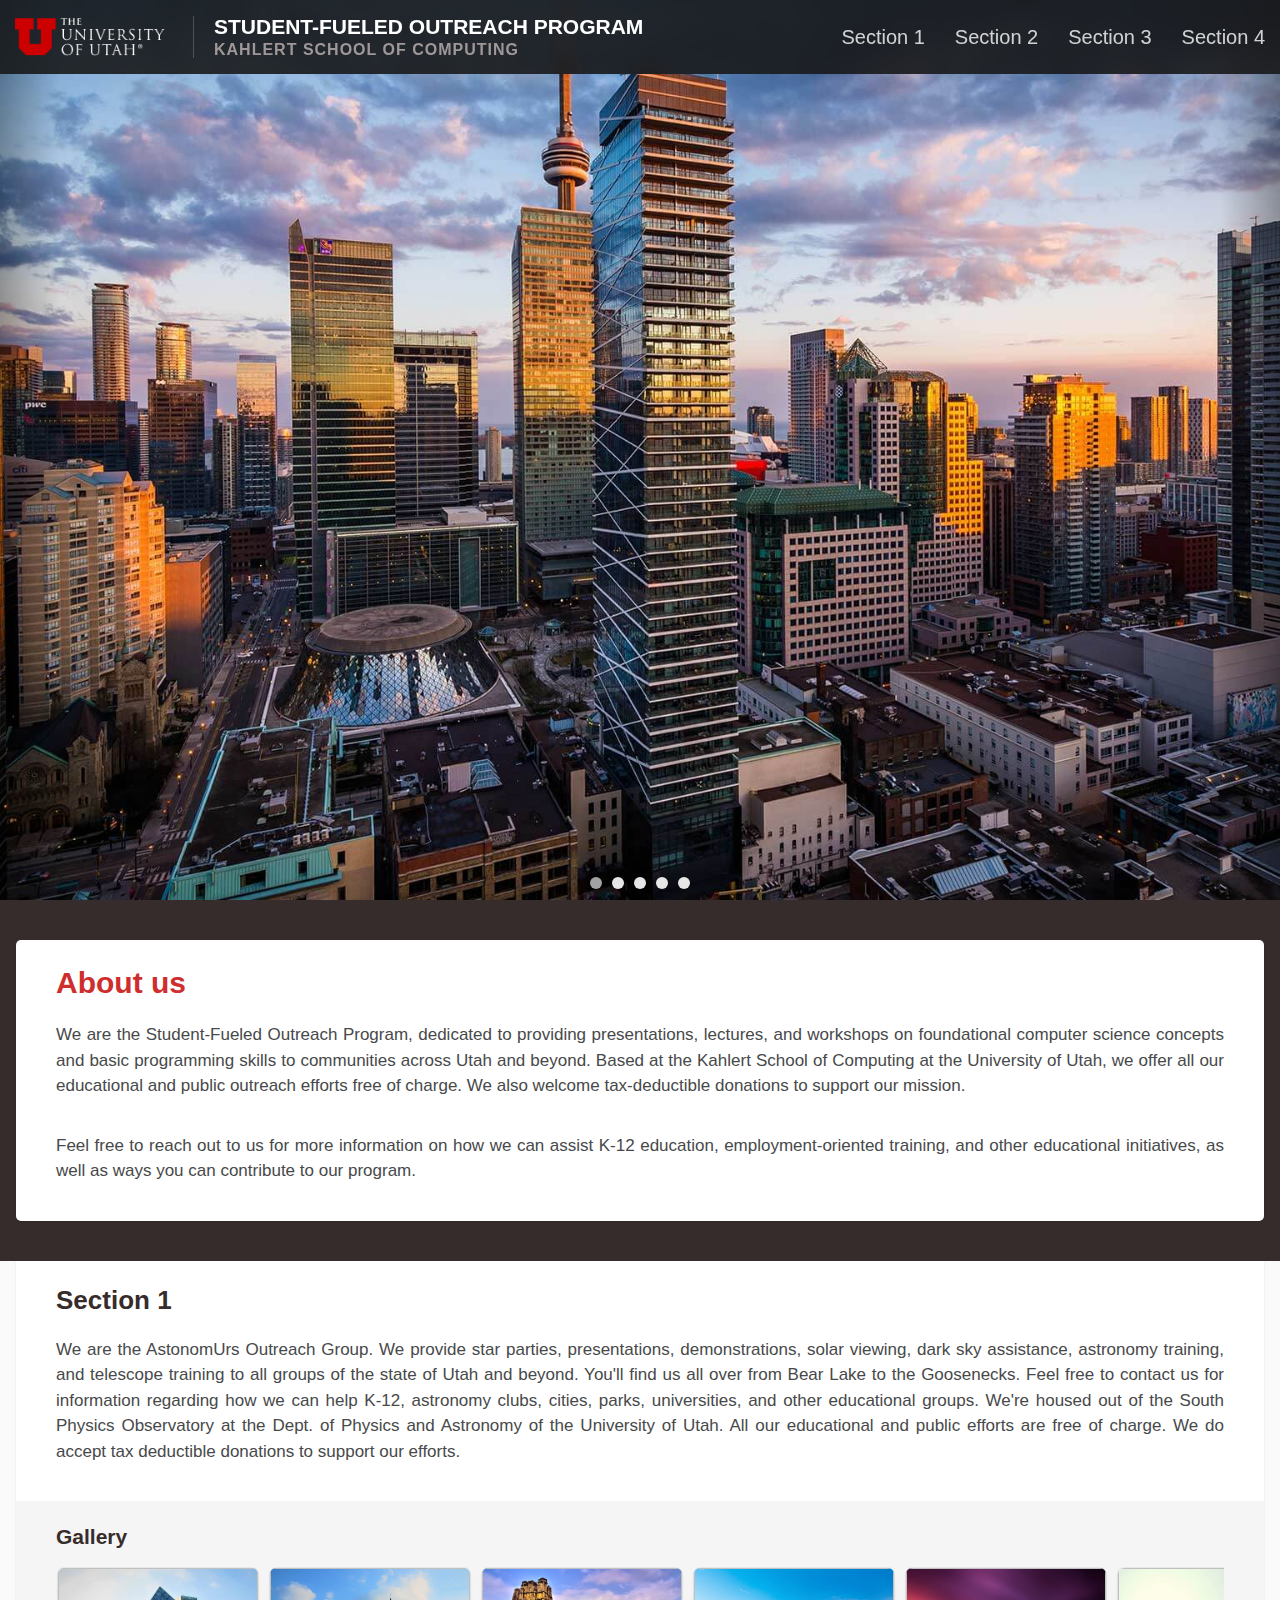
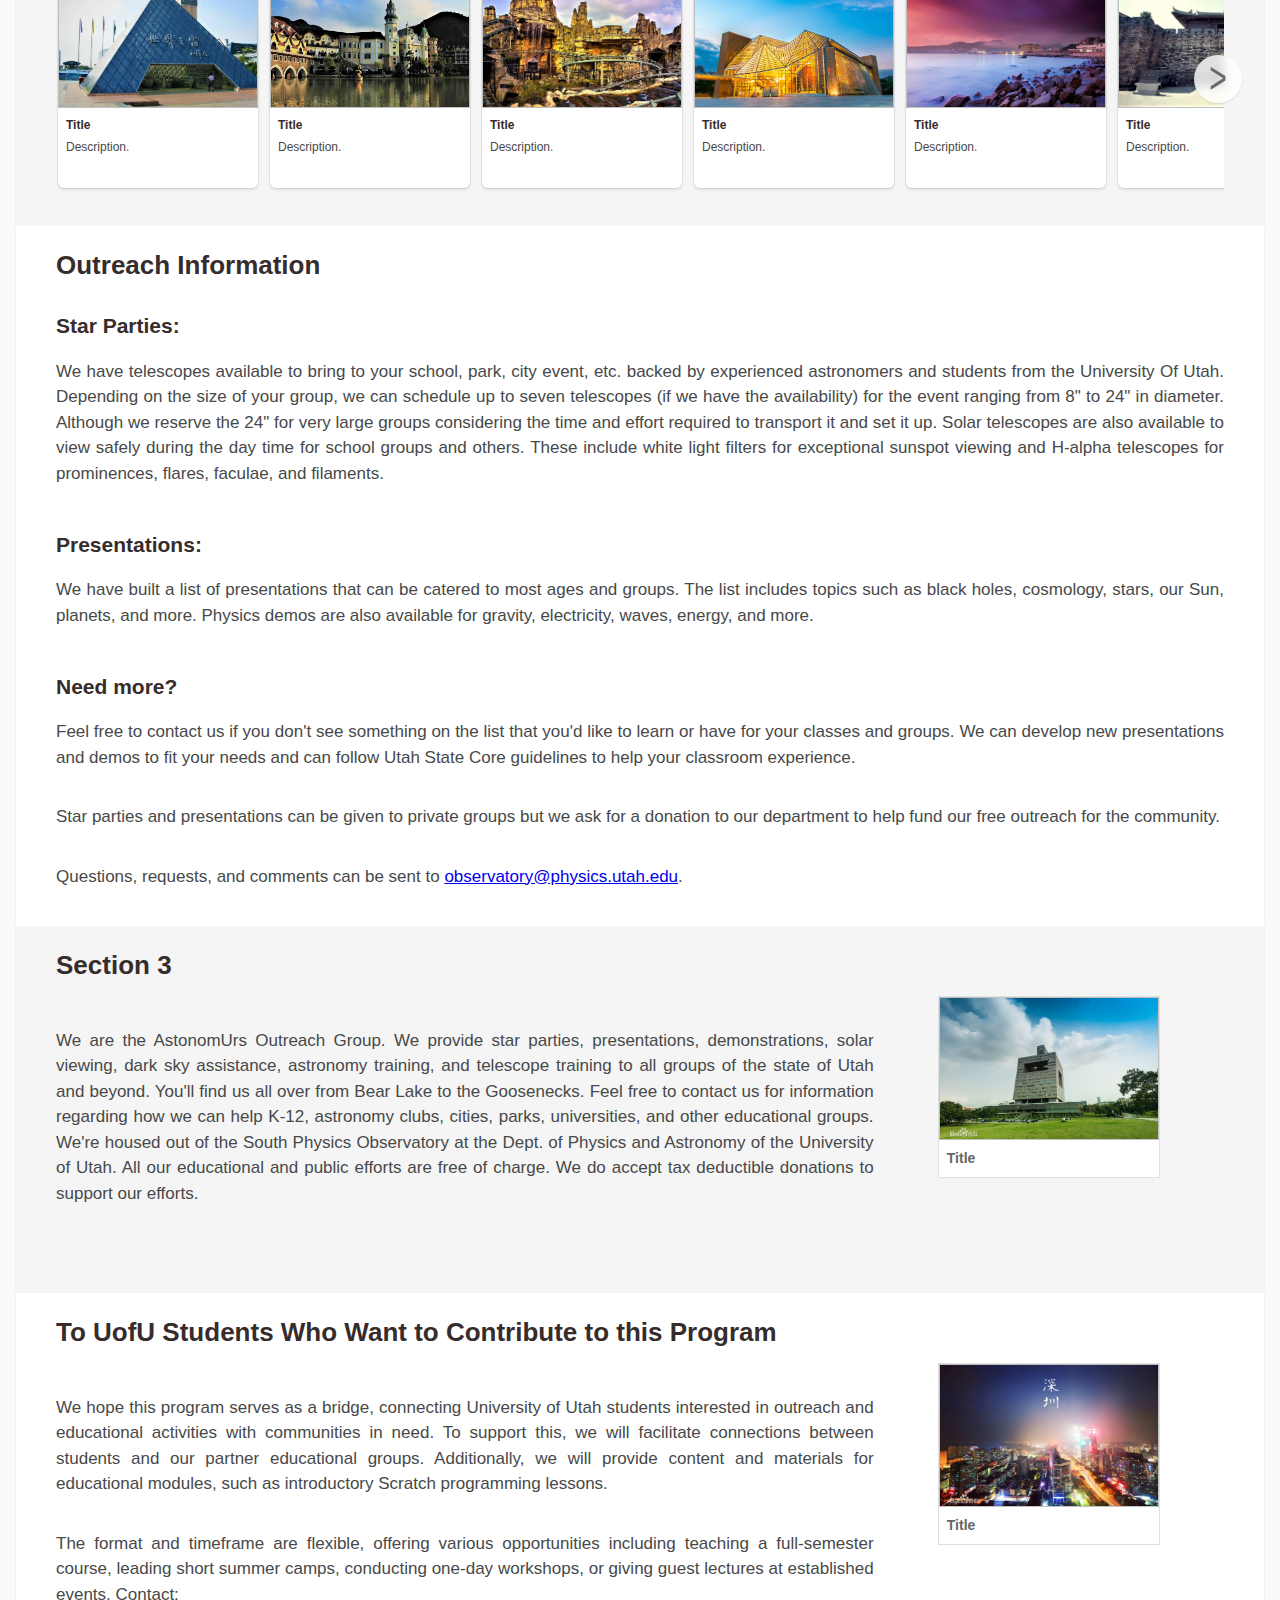
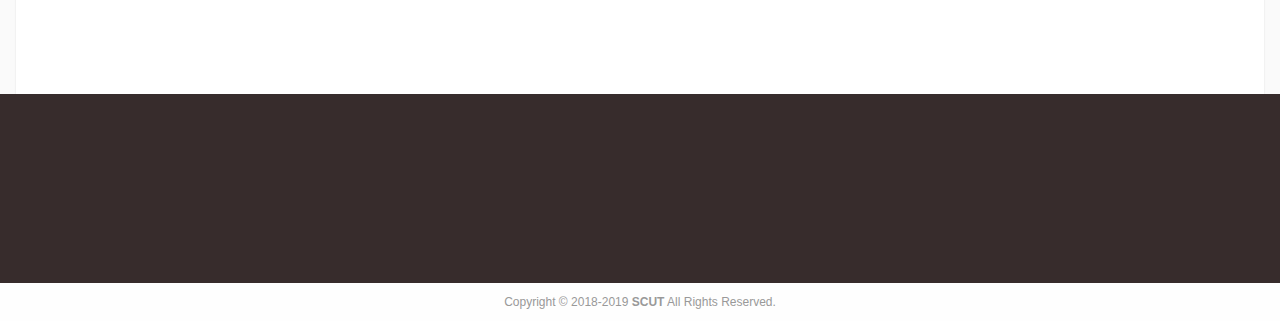
==== commit c3e6770f: "update content" ====
--- a/index.html
+++ b/index.html
@@ -1,308 +1,336 @@
 <!DOCTYPE html>
 <html lang="en">
-
-<head>
-  <meta charset="UTF-8" />
-  <meta name="My web page" content="web, html" />
-  <meta name="viewport" content="initial-scale=1.0, user-scalable=no" />
-  <title>Demo</title>
-  <link rel="stylesheet" type="text/css" media="screen" href="static/css/tags.css" />
-  <link rel="stylesheet" type="text/css" media="screen" href="static/css/classes.css" />
-  <link rel="stylesheet" type="text/css" media="screen" href="static/css/pics.css" />
-  <link rel="stylesheet" type="text/css" media="screen" href="static/css/sites.css" />
-  <script src="static/js/jquery.js"></script>
-  <script src="static/js/main.js"></script>
-</head>
-
-<body>
-  <!-- Title and links -->
-  <div class="header" id="head-container">
-    <div class="header-bar">
-      <div class="header-text">
-        <div class="horizon" id="logo-title">
-          <span class="left-span">
-            <div id="logo">
-              <a href="https://www.utah.edu" aria-label="Visit University of Utah Homepage"></a>
-            </div>
-          </span>
-          <span class="right-span">
-            <div id="title">
-              <h1 id="main-title">Department of Physics & Astronomy</h1>
-              <span id="sub-title">College of Science</span>
-            </div>
-          </span>
-        </div>
-
-        <div class="manubar" id="top-menu">
-          <a id="link-sec4">Section 4</a>
-          <a id="link-sec3">Section 3</a>
-          <a id="link-sec2">Section 2</a>
-          <a id="link-sec1">Section 1</a>
-          <!-- <a id="link1">TOP</a> -->
-        </div>
+  <head>
+    <meta charset="UTF-8" />
+    <meta name="My web page" content="web, html" />
+    <meta name="viewport" content="initial-scale=1.0, user-scalable=no" />
+    <title>Student-Fueled Outreach Program</title>
+    <link
+      rel="stylesheet"
+      type="text/css"
+      media="screen"
+      href="static/css/tags.css"
+    />
+    <link
+      rel="stylesheet"
+      type="text/css"
+      media="screen"
+      href="static/css/classes.css"
+    />
+    <link
+      rel="stylesheet"
+      type="text/css"
+      media="screen"
+      href="static/css/pics.css"
+    />
+    <link
+      rel="stylesheet"
+      type="text/css"
+      media="screen"
+      href="static/css/sites.css"
+    />
+    <script src="static/js/jquery.js"></script>
+    <script src="static/js/main.js"></script>
+  </head>
+
+  <body>
+    <!-- Title and links -->
+    <div class="header" id="head-container">
+      <div class="header-bar">
+        <div class="header-text">
+          <div class="horizon" id="logo-title">
+            <span class="left-span">
+              <div id="logo">
+                <a
+                  href="https://www.utah.edu"
+                  aria-label="Visit University of Utah Homepage"
+                ></a>
+              </div>
+            </span>
+            <span class="right-span">
+              <div id="title">
+                <h1 id="main-title">Student-Fueled Outreach Program</h1>
+                <span id="sub-title">Kahlert School of Computing</span>
+              </div>
+            </span>
+          </div>
+
+          <div class="manubar" id="top-menu">
+            <a id="link-sec4">Section 4</a>
+            <a id="link-sec3">Section 3</a>
+            <a id="link-sec2">Section 2</a>
+            <a id="link-sec1">Section 1</a>
+            <!-- <a id="link1">TOP</a> -->
+          </div>
+        </div>
+      </div>
+      <div id="pics">
+        <div class="pic" id="pic1"></div>
+        <div class="pic" id="pic2"></div>
+        <div class="pic" id="pic3"></div>
+        <div class="pic" id="pic4"></div>
+        <div class="pic" id="pic5"></div>
+      </div>
+      <div class="button-block" id="lft-bb">
+        <!-- <button class="buttons" id="lft-btn">&lt;</button> -->
+      </div>
+      <div class="dot-block">
+        <div class="dots">
+          <button class="sl-dot" id="sl0"></button>
+          <button class="sl-dot" id="sl1"></button>
+          <button class="sl-dot" id="sl2"></button>
+          <button class="sl-dot" id="sl3"></button>
+          <button class="sl-dot" id="sl4"></button>
+        </div>
+      </div>
+      <div class="button-block" id="rig-bb">
+        <!-- <button class="buttons" id="rig-btn">&gt;</button> -->
       </div>
     </div>
-    <div id="pics">
-      <div class="pic" id="pic1"></div>
-      <div class="pic" id="pic2"></div>
-      <div class="pic" id="pic3"></div>
-      <div class="pic" id="pic4"></div>
-      <div class="pic" id="pic5"></div>
+
+    <!-- Main content -->
+    <div class="content">
+      <div class="content-box" id="brief-intro">
+        <div class="content-text" id="intro">
+          <h2>About us</h2>
+          <p>
+            We are the Student-Fueled Outreach Program, dedicated to providing
+            presentations, lectures, and workshops on foundational computer
+            science concepts and basic programming skills to communities across
+            Utah and beyond. Based at the Kahlert School of Computing at the
+            University of Utah, we offer all our educational and public outreach
+            efforts free of charge. We also welcome tax-deductible donations to
+            support our mission.
+          </p>
+          <p>
+            Feel free to reach out to us for more information on how we can
+            assist K-12 education, employment-oriented training, and other
+            educational initiatives, as well as ways you can contribute to our
+            program.
+          </p>
+        </div>
+      </div>
+      <div class="content-box" id="sec1">
+        <div class="content-text">
+          <h3>Section 1</h3>
+          <p>
+            We are the AstonomUrs Outreach Group. We provide star parties,
+            presentations, demonstrations, solar viewing, dark sky assistance,
+            astronomy training, and telescope training to all groups of the
+            state of Utah and beyond. You'll find us all over from Bear Lake to
+            the Goosenecks. Feel free to contact us for information regarding
+            how we can help K-12, astronomy clubs, cities, parks, universities,
+            and other educational groups. We're housed out of the South Physics
+            Observatory at the Dept. of Physics and Astronomy of the University
+            of Utah. All our educational and public efforts are free of charge.
+            We do accept tax deductible donations to support our efforts.
+          </p>
+        </div>
+      </div>
+      <div class="content-box">
+        <div class="content-text deep-bg">
+          <h4 id="r3">Gallery</h4>
+          <div class="ste-btn-blk">
+            <div class="button-block">
+              <div class="site-btn site-btn-left" id="site-left">
+                <a>&lt;</a>
+              </div>
+            </div>
+            <div class="site-block">
+              <div class="roller" id="sites">
+                <div class="site">
+                  <img id="site1" />
+                  <div class="site-data">
+                    <h6>Title</h6>
+                    <p>Description.</p>
+                  </div>
+                </div>
+                <div class="site">
+                  <img id="site2" />
+                  <div class="site-data">
+                    <h6>Title</h6>
+                    <p>Description.</p>
+                  </div>
+                </div>
+                <div class="site">
+                  <img id="site3" />
+                  <div class="site-data">
+                    <h6>Title</h6>
+                    <p>Description.</p>
+                  </div>
+                </div>
+                <div class="site">
+                  <img id="site4" />
+                  <div class="site-data">
+                    <h6>Title</h6>
+                    <p>Description.</p>
+                  </div>
+                </div>
+                <div class="site">
+                  <img id="site5" />
+                  <div class="site-data">
+                    <h6>Title</h6>
+                    <p>Description.</p>
+                  </div>
+                </div>
+                <div class="site">
+                  <img id="site6" />
+                  <div class="site-data">
+                    <h6>Title</h6>
+                    <p>Description.</p>
+                  </div>
+                </div>
+                <div class="site">
+                  <img id="site7" />
+                  <div class="site-data">
+                    <h6>Title</h6>
+                    <p>Description.</p>
+                  </div>
+                </div>
+                <div class="site">
+                  <img id="site8" />
+                  <div class="site-data">
+                    <h6>Title</h6>
+                    <p>Description.</p>
+                  </div>
+                </div>
+                <div class="site">
+                  <img id="site9" />
+                  <div class="site-data">
+                    <h6>Title</h6>
+                    <p>Description.</p>
+                  </div>
+                </div>
+              </div>
+            </div>
+            <div class="button-block">
+              <div class="site-btn site-btn-right" id="site-right">
+                <a>&gt;</a>
+              </div>
+            </div>
+          </div>
+        </div>
+      </div>
+      <div class="content-box" id="sec2">
+        <div class="content-text">
+          <h3>Outreach Information</h3>
+          <br />
+          <h4>Star Parties:</h4>
+          <p>
+            We have telescopes available to bring to your school, park, city
+            event, etc. backed by experienced astronomers and students from the
+            University Of Utah. Depending on the size of your group, we can
+            schedule up to seven telescopes (if we have the availability) for
+            the event ranging from 8" to 24" in diameter. Although we reserve
+            the 24" for very large groups considering the time and effort
+            required to transport it and set it up. Solar telescopes are also
+            available to view safely during the day time for school groups and
+            others. These include white light filters for exceptional sunspot
+            viewing and H-alpha telescopes for prominences, flares, faculae, and
+            filaments.
+          </p>
+          <br />
+          <h4>Presentations:</h4>
+          <p>
+            We have built a list of presentations that can be catered to most
+            ages and groups. The list includes topics such as black holes,
+            cosmology, stars, our Sun, planets, and more. Physics demos are also
+            available for gravity, electricity, waves, energy, and more.
+          </p>
+          <br />
+          <h4>Need more?</h4>
+          <p>
+            Feel free to contact us if you don't see something on the list that
+            you'd like to learn or have for your classes and groups. We can
+            develop new presentations and demos to fit your needs and can follow
+            Utah State Core guidelines to help your classroom experience.
+          </p>
+          <p>
+            Star parties and presentations can be given to private groups but we
+            ask for a donation to our department to help fund our free outreach
+            for the community.
+          </p>
+          <p>
+            Questions, requests, and comments can be sent to
+            <a href="mailto:observatory@physics.utah.edu"
+              >observatory@physics.utah.edu</a
+            >.
+          </p>
+        </div>
+      </div>
+      <div class="content-box" id="sec3">
+        <div class="content-text deep-bg">
+          <div class="horizon">
+            <div class="artical">
+              <h3>Section 3</h3>
+              <br />
+              <p>
+                We are the AstonomUrs Outreach Group. We provide star parties,
+                presentations, demonstrations, solar viewing, dark sky
+                assistance, astronomy training, and telescope training to all
+                groups of the state of Utah and beyond. You'll find us all over
+                from Bear Lake to the Goosenecks. Feel free to contact us for
+                information regarding how we can help K-12, astronomy clubs,
+                cities, parks, universities, and other educational groups. We're
+                housed out of the South Physics Observatory at the Dept. of
+                Physics and Astronomy of the University of Utah. All our
+                educational and public efforts are free of charge. We do accept
+                tax deductible donations to support our efforts.
+              </p>
+            </div>
+            <div class="pic-wrap">
+              <div class="pic-blk">
+                <img id="right-img2" />
+                <h6>Title</h6>
+              </div>
+            </div>
+          </div>
+        </div>
+      </div>
+      <div class="content-box" id="sec4">
+        <div class="content-text">
+          <div class="horizon">
+            <div class="artical">
+              <h3>To UofU Students Who Want to Contribute to this Program</h3>
+              <br />
+              <p>
+                We hope this program serves as a bridge, connecting University
+                of Utah students interested in outreach and educational
+                activities with communities in need. To support this, we will
+                facilitate connections between students and our partner
+                educational groups. Additionally, we will provide content and
+                materials for educational modules, such as introductory Scratch
+                programming lessons.
+              </p>
+              <p>
+                The format and timeframe are flexible, offering various
+                opportunities including teaching a full-semester course, leading
+                short summer camps, conducting one-day workshops, or giving
+                guest lectures at established events. Contact:
+              </p>
+            </div>
+            <div class="pic-wrap">
+              <div class="pic-blk">
+                <img id="right-img3" />
+                <h6>Title</h6>
+              </div>
+            </div>
+          </div>
+        </div>
+      </div>
+
+      <!-- Top button -->
+      <div id="Top-button">
+        <a>Λ</a>
+      </div>
     </div>
-    <div class="button-block" id="lft-bb">
-      <!-- <button class="buttons" id="lft-btn">&lt;</button> -->
+
+    <!-- Footer -->
+    <div class="content-box" id="otr-col"></div>
+    <div class="footer">
+      <p>
+        Copyright &copy; 2018-2019 <strong>SCUT</strong> All Rights Reserved.
+      </p>
     </div>
-    <div class="dot-block">
-      <div class="dots">
-        <button class="sl-dot" id="sl0"></button>
-        <button class="sl-dot" id="sl1"></button>
-        <button class="sl-dot" id="sl2"></button>
-        <button class="sl-dot" id="sl3"></button>
-        <button class="sl-dot" id="sl4"></button>
-      </div>
-    </div>
-    <div class="button-block" id="rig-bb">
-      <!-- <button class="buttons" id="rig-btn">&gt;</button> -->
-    </div>
-  </div>
-
-  <!-- Main content -->
-  <div class="content">
-    <div class="content-box" id="brief-intro">
-      <div class="content-text" id="intro">
-        <h2>About us</h2>
-        <p>
-          We are the AstonomUrs Outreach Group. We provide star parties,
-          presentations, demonstrations, solar viewing, dark sky assistance,
-          astronomy training, and telescope training to all groups of the
-          state of Utah and beyond. You'll find us all over from Bear Lake to
-          the Goosenecks. Feel free to contact us for information regarding
-          how we can help K-12, astronomy clubs, cities, parks, universities,
-          and other educational groups. We're housed out of the South Physics
-          Observatory at the Dept. of Physics and Astronomy of the University
-          of Utah. All our educational and public efforts are free of charge.
-          We do accept tax deductible donations to support our efforts.
-        </p>
-      </div>
-    </div>
-    <div class="content-box" id="sec1">
-      <div class="content-text">
-        <h3>Section 1</h3>
-        <p>
-          We are the AstonomUrs Outreach Group. We provide star parties,
-          presentations, demonstrations, solar viewing, dark sky assistance,
-          astronomy training, and telescope training to all groups of the
-          state of Utah and beyond. You'll find us all over from Bear Lake to
-          the Goosenecks. Feel free to contact us for information regarding
-          how we can help K-12, astronomy clubs, cities, parks, universities,
-          and other educational groups. We're housed out of the South Physics
-          Observatory at the Dept. of Physics and Astronomy of the University
-          of Utah. All our educational and public efforts are free of charge.
-          We do accept tax deductible donations to support our efforts.
-        </p>
-      </div>
-    </div>
-    <div class="content-box">
-      <div class="content-text deep-bg">
-        <h4 id="r3">Gallery</h4>
-        <div class="ste-btn-blk">
-          <div class="button-block">
-            <div class="site-btn site-btn-left" id="site-left">
-              <a>&lt;</a>
-            </div>
-          </div>
-          <div class="site-block">
-            <div class="roller" id="sites">
-              <div class="site">
-                <img id="site1"/>
-                <div class="site-data">
-                  <h6>Title</h6>
-                  <p>Description.</p>
-                </div>
-              </div>
-              <div class="site">
-                <img id="site2"/>
-                <div class="site-data">
-                  <h6>Title</h6>
-                  <p>Description.</p>
-                </div>
-              </div>
-              <div class="site">
-                <img id="site3"/>
-                <div class="site-data">
-                  <h6>Title</h6>
-                  <p>Description.</p>
-                </div>
-              </div>
-              <div class="site">
-                <img id="site4"/>
-                <div class="site-data">
-                  <h6>Title</h6>
-                  <p>Description.</p>
-                </div>
-              </div>
-              <div class="site">
-                <img id="site5"/>
-                <div class="site-data">
-                  <h6>Title</h6>
-                  <p>Description.</p>
-                </div>
-              </div>
-              <div class="site">
-                <img id="site6"/>
-                <div class="site-data">
-                  <h6>Title</h6>
-                  <p>Description.</p>
-                </div>
-              </div>
-              <div class="site">
-                <img id="site7"/>
-                <div class="site-data">
-                  <h6>Title</h6>
-                  <p>Description.</p>
-                </div>
-              </div>
-              <div class="site">
-                <img id="site8"/>
-                <div class="site-data">
-                  <h6>Title</h6>
-                  <p>Description.</p>
-                </div>
-              </div>
-              <div class="site">
-                <img id="site9"/>
-                <div class="site-data">
-                  <h6>Title</h6>
-                  <p>Description.</p>
-                </div>
-              </div>
-            </div>
-          </div>
-          <div class="button-block">
-            <div class="site-btn site-btn-right" id="site-right">
-              <a>&gt;</a>
-            </div>
-          </div>
-        </div>
-      </div>
-    </div>
-    <div class="content-box" id="sec2">
-      <div class="content-text">
-        <h3>Outreach Information</h3>
-        <br />
-        <h4>Star Parties:</h4>
-        <p>
-          We have telescopes available to bring to your school, park, city
-          event, etc. backed by experienced astronomers and students from the
-          University Of Utah. Depending on the size of your group, we can
-          schedule up to seven telescopes (if we have the availability) for
-          the event ranging from 8" to 24" in diameter. Although we reserve
-          the 24" for very large groups considering the time and effort
-          required to transport it and set it up. Solar telescopes are also
-          available to view safely during the day time for school groups and
-          others. These include white light filters for exceptional sunspot
-          viewing and H-alpha telescopes for prominences, flares, faculae, and
-          filaments.
-        </p>
-        <br />
-        <h4>Presentations:</h4>
-        <p>
-          We have built a list of presentations that can be catered to most
-          ages and groups. The list includes topics such as black holes,
-          cosmology, stars, our Sun, planets, and more. Physics demos are also
-          available for gravity, electricity, waves, energy, and more.
-        </p>
-        <br />
-        <h4>Need more?</h4>
-        <p>
-          Feel free to contact us if you don't see something on the list that
-          you'd like to learn or have for your classes and groups. We can
-          develop new presentations and demos to fit your needs and can follow
-          Utah State Core guidelines to help your classroom experience.
-        </p>
-        <p>
-          Star parties and presentations can be given to private groups but we
-          ask for a donation to our department to help fund our free outreach
-          for the community.
-        </p>
-        <p>
-          Questions, requests, and comments can be sent to
-          <a href="mailto:observatory@physics.utah.edu">observatory@physics.utah.edu</a>.
-        </p>
-      </div>
-    </div>
-    <div class="content-box" id="sec3">
-      <div class="content-text deep-bg">
-        <div class="horizon">
-          <div class="artical">
-            <h3>Section 3</h3>
-            <br />
-            <p>
-              We are the AstonomUrs Outreach Group. We provide star parties,
-              presentations, demonstrations, solar viewing, dark sky
-              assistance, astronomy training, and telescope training to all
-              groups of the state of Utah and beyond. You'll find us all over
-              from Bear Lake to the Goosenecks. Feel free to contact us for
-              information regarding how we can help K-12, astronomy clubs,
-              cities, parks, universities, and other educational groups. We're
-              housed out of the South Physics Observatory at the Dept. of
-              Physics and Astronomy of the University of Utah. All our
-              educational and public efforts are free of charge. We do accept
-              tax deductible donations to support our efforts.
-            </p>
-          </div>
-          <div class="pic-wrap">
-            <div class="pic-blk">
-              <img id="right-img2"/>
-              <h6>Title</h6>
-            </div>
-          </div>
-        </div>
-      </div>
-    </div>
-    <div class="content-box" id="sec4">
-      <div class="content-text">
-        <div class="horizon">
-          <div class="artical">
-            <h3>Section 4</h3>
-            <br />
-            <p>
-              We are the AstonomUrs Outreach Group. We provide star parties,
-              presentations, demonstrations, solar viewing, dark sky
-              assistance, astronomy training, and telescope training to all
-              groups of the state of Utah and beyond. You'll find us all over
-              from Bear Lake to the Goosenecks. Feel free to contact us for
-              information regarding how we can help K-12, astronomy clubs,
-              cities, parks, universities, and other educational groups. We're
-              housed out of the South Physics Observatory at the Dept. of
-              Physics and Astronomy of the University of Utah. All our
-              educational and public efforts are free of charge. We do accept
-              tax deductible donations to support our efforts.
-            </p>
-          </div>
-          <div class="pic-wrap">
-            <div class="pic-blk">
-              <img id="right-img3"/>
-              <h6>Title</h6>
-            </div>
-          </div>
-        </div>
-      </div>
-    </div>
-
-    <!-- Top button -->
-    <div id="Top-button">
-      <a>Λ</a>
-    </div>
-  </div>
-
-  <!-- Footer -->
-  <div class="content-box" id="otr-col"></div>
-  <div class="footer">
-    <p>
-      Copyright &copy; 2018-2019 <strong>SCUT</strong> All Rights Reserved.
-    </p>
-  </div>
-</body>
-
-</html>+  </body>
+</html>
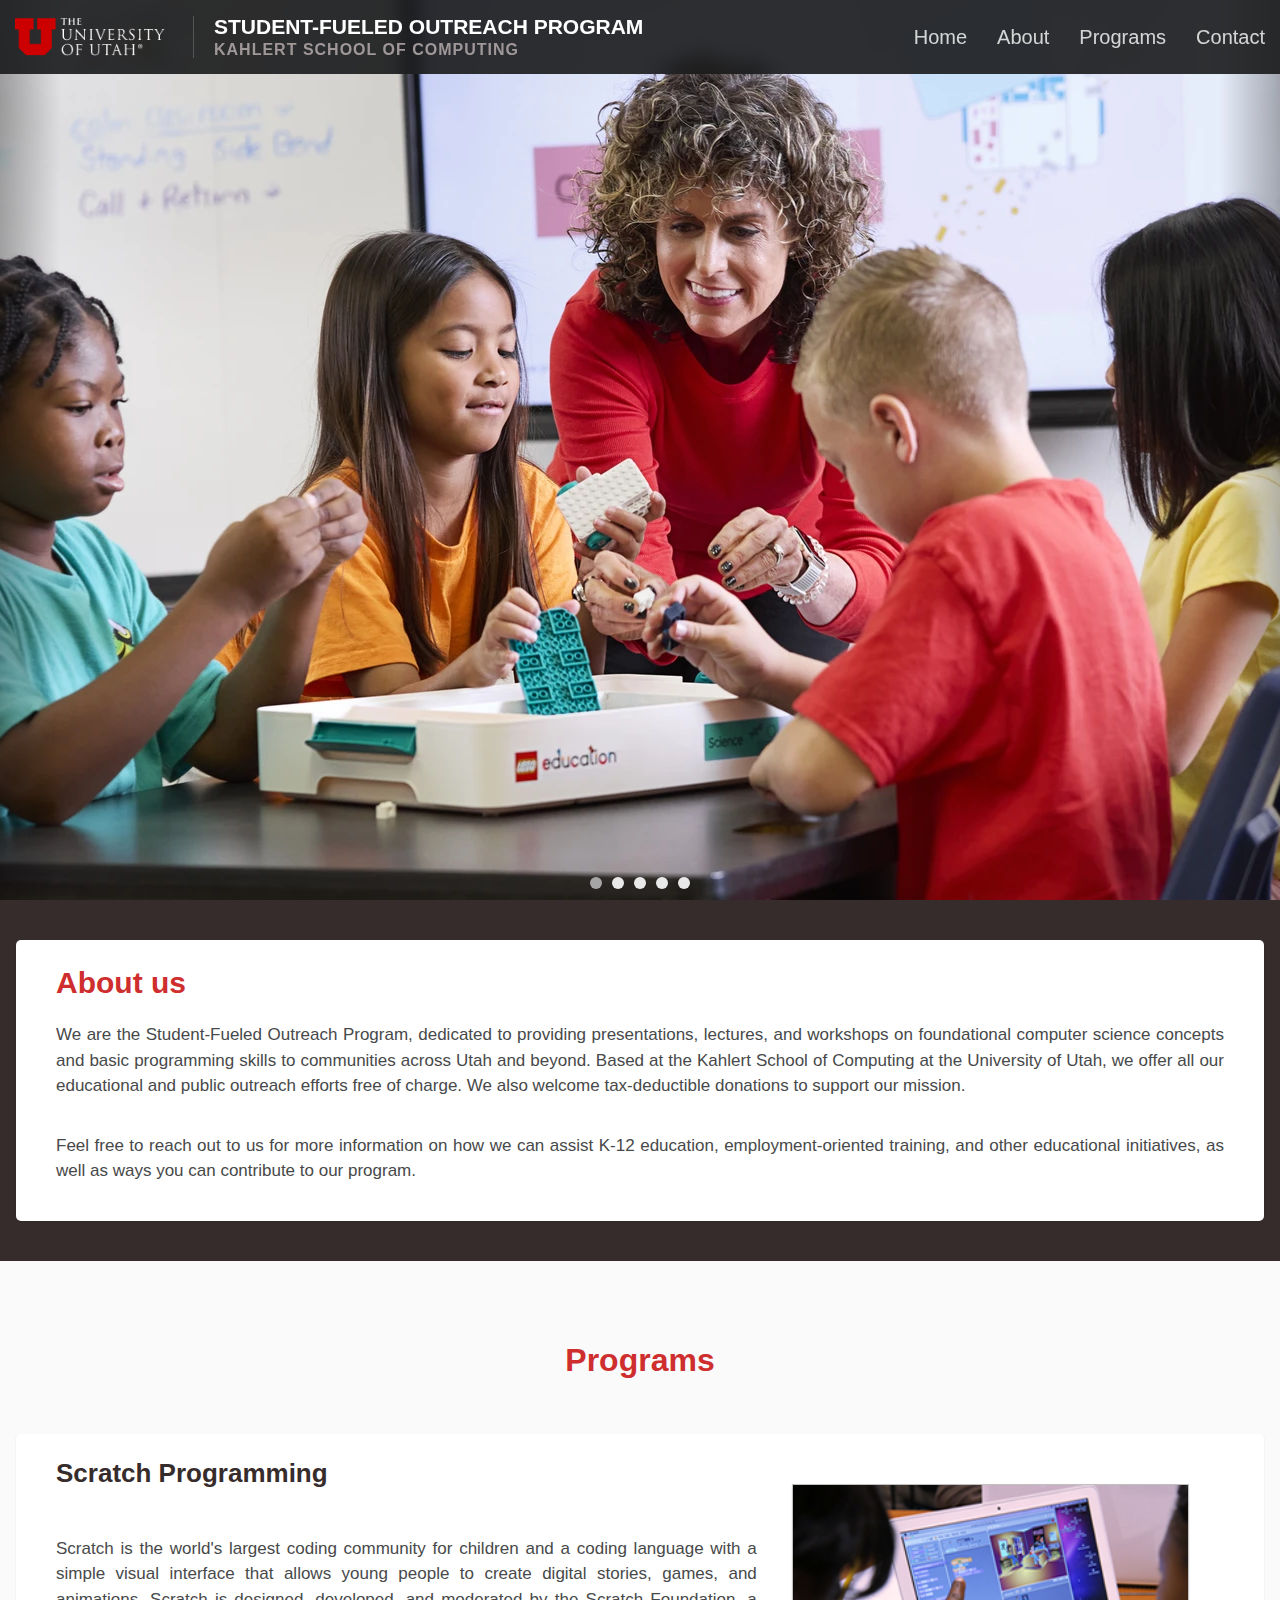
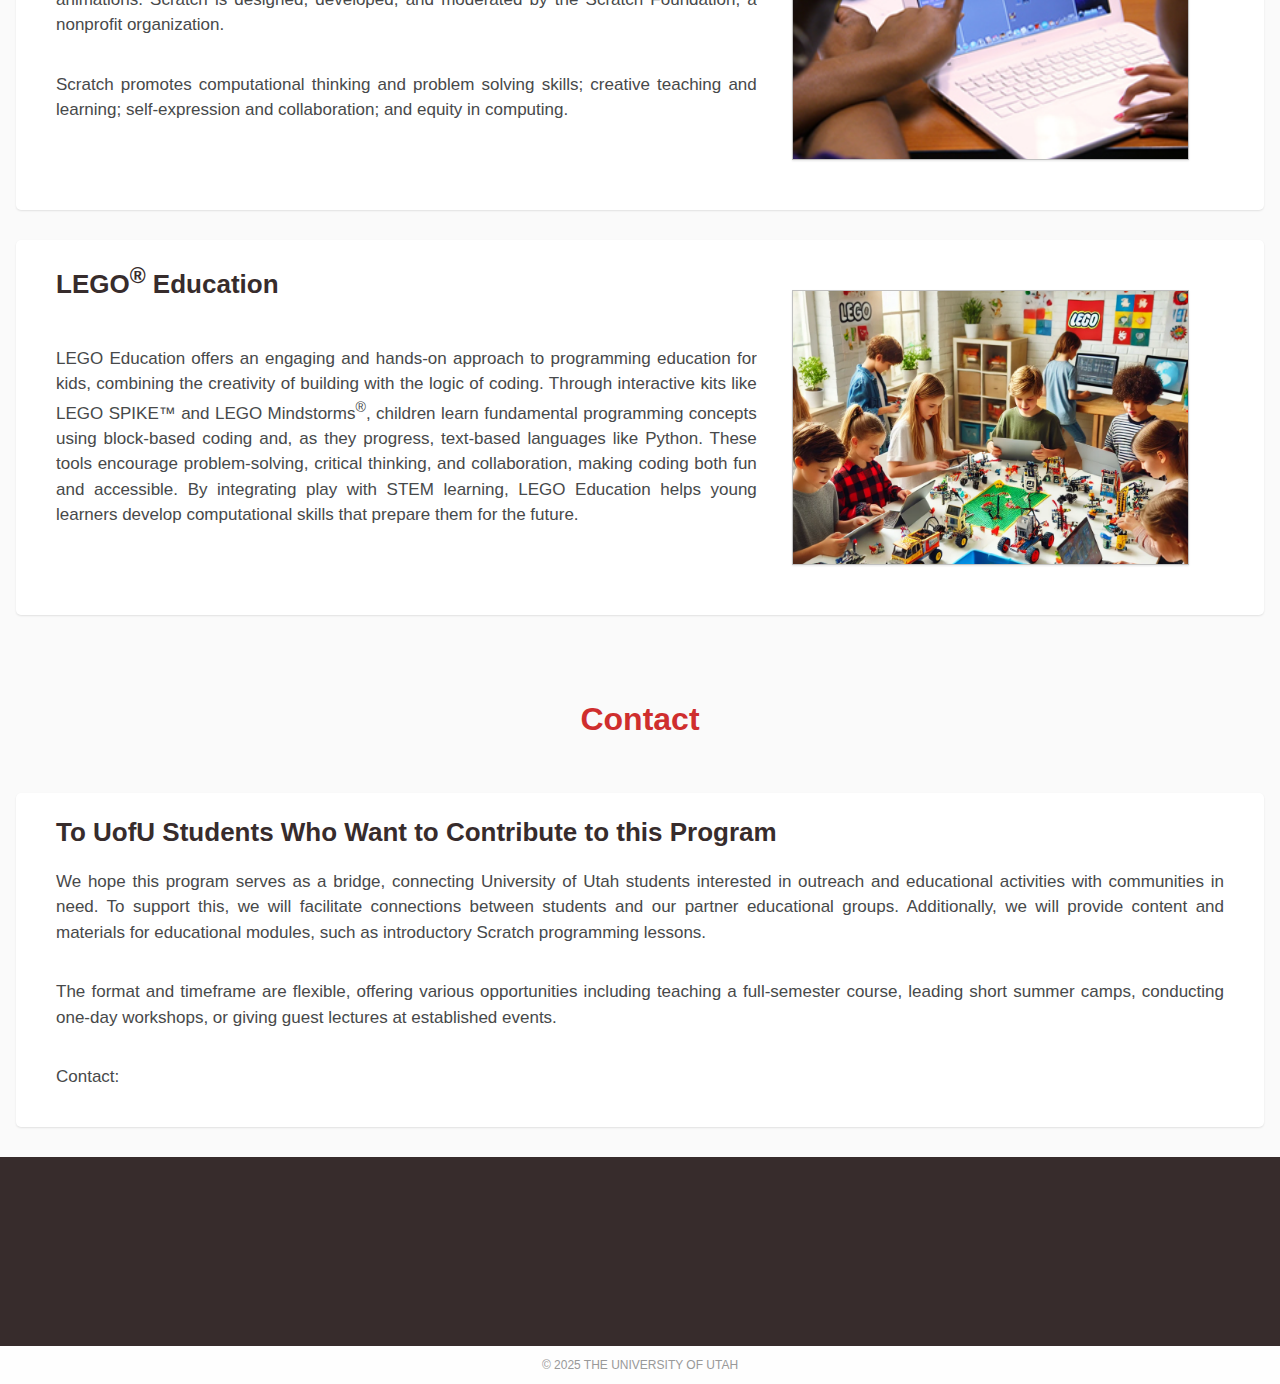
==== commit b495d827: "update" ====
--- a/index.html
+++ b/index.html
@@ -6,6 +6,41 @@
     <meta name="viewport" content="initial-scale=1.0, user-scalable=no" />
     <title>Student-Fueled Outreach Program</title>
     <link
+      rel="apple-touch-icon"
+      sizes="180x180"
+      href="static/img/apple-touch-icon.png"
+    />
+    <link
+      rel="icon"
+      type="image/png"
+      sizes="32x32"
+      href="static/img/favicon-32x32.png"
+    />
+    <link
+      rel="icon"
+      type="image/png"
+      sizes="16x16"
+      href="static/img/favicon-16x16.png"
+    />
+    <link
+      rel="stylesheet"
+      type="text/css"
+      media="screen"
+      href="static/css/header.css"
+    />
+    <link
+      rel="stylesheet"
+      type="text/css"
+      media="screen"
+      href="static/css/content.css"
+    />
+    <link
+      rel="stylesheet"
+      type="text/css"
+      media="screen"
+      href="static/css/footer.css"
+    />
+    <link
       rel="stylesheet"
       type="text/css"
       media="screen"
@@ -15,19 +50,7 @@
       rel="stylesheet"
       type="text/css"
       media="screen"
-      href="static/css/classes.css"
-    />
-    <link
-      rel="stylesheet"
-      type="text/css"
-      media="screen"
-      href="static/css/pics.css"
-    />
-    <link
-      rel="stylesheet"
-      type="text/css"
-      media="screen"
-      href="static/css/sites.css"
+      href="static/css/imgs.css"
     />
     <script src="static/js/jquery.js"></script>
     <script src="static/js/main.js"></script>
@@ -35,11 +58,11 @@
 
   <body>
     <!-- Title and links -->
-    <div class="header" id="head-container">
-      <div class="header-bar">
-        <div class="header-text">
+    <div id="header-container">
+      <div id="header-bar">
+        <div id="header-text">
           <div class="horizon" id="logo-title">
-            <span class="left-span">
+            <span id="logo-span">
               <div id="logo">
                 <a
                   href="https://www.utah.edu"
@@ -47,7 +70,7 @@
                 ></a>
               </div>
             </span>
-            <span class="right-span">
+            <span id="title-span">
               <div id="title">
                 <h1 id="main-title">Student-Fueled Outreach Program</h1>
                 <span id="sub-title">Kahlert School of Computing</span>
@@ -55,42 +78,47 @@
             </span>
           </div>
 
-          <div class="manubar" id="top-menu">
-            <a id="link-sec4">Section 4</a>
-            <a id="link-sec3">Section 3</a>
-            <a id="link-sec2">Section 2</a>
-            <a id="link-sec1">Section 1</a>
+          <div id="top-menu">
+            <a id="link-sec4">Contact</a>
+            <a id="link-sec1">Programs</a>
+            <a id="link2">About</a>
+            <a id="link1">Home</a>
             <!-- <a id="link1">TOP</a> -->
           </div>
         </div>
       </div>
-      <div id="pics">
-        <div class="pic" id="pic1"></div>
-        <div class="pic" id="pic2"></div>
-        <div class="pic" id="pic3"></div>
-        <div class="pic" id="pic4"></div>
-        <div class="pic" id="pic5"></div>
-      </div>
-      <div class="button-block" id="lft-bb">
-        <!-- <button class="buttons" id="lft-btn">&lt;</button> -->
-      </div>
-      <div class="dot-block">
-        <div class="dots">
-          <button class="sl-dot" id="sl0"></button>
-          <button class="sl-dot" id="sl1"></button>
-          <button class="sl-dot" id="sl2"></button>
-          <button class="sl-dot" id="sl3"></button>
-          <button class="sl-dot" id="sl4"></button>
-        </div>
-      </div>
-      <div class="button-block" id="rig-bb">
-        <!-- <button class="buttons" id="rig-btn">&gt;</button> -->
-      </div>
+      <div id="header-img-container">
+        <div id="pics">
+          <div class="pic" id="pic1"></div>
+          <div class="pic" id="pic2"></div>
+          <div class="pic" id="pic3"></div>
+          <div class="pic" id="pic4"></div>
+          <div class="pic" id="pic5"></div>
+        </div>
+        <div class="button-block" id="lft-bb">
+          <!-- <button class="buttons" id="lft-btn">&lt;</button> -->
+        </div>
+        <div class="dot-block">
+          <div class="dots">
+            <button class="sl-dot" id="sl0"></button>
+            <button class="sl-dot" id="sl1"></button>
+            <button class="sl-dot" id="sl2"></button>
+            <button class="sl-dot" id="sl3"></button>
+            <button class="sl-dot" id="sl4"></button>
+          </div>
+        </div>
+        <div class="button-block" id="rig-bb">
+          <!-- <button class="buttons" id="rig-btn">&gt;</button> -->
+        </div>
+      </div>
+      <!-- <div class="dark-div" id="header-intro">
+        <h1 id="header-intro-title">Student-Fueled Outreach Program</h1>
+      </div> -->
     </div>
 
     <!-- Main content -->
-    <div class="content">
-      <div class="content-box" id="brief-intro">
+    <div id="content">
+      <div class="content-box dark-div">
         <div class="content-text" id="intro">
           <h2>About us</h2>
           <p>
@@ -110,212 +138,82 @@
           </p>
         </div>
       </div>
-      <div class="content-box" id="sec1">
-        <div class="content-text">
-          <h3>Section 1</h3>
-          <p>
-            We are the AstonomUrs Outreach Group. We provide star parties,
-            presentations, demonstrations, solar viewing, dark sky assistance,
-            astronomy training, and telescope training to all groups of the
-            state of Utah and beyond. You'll find us all over from Bear Lake to
-            the Goosenecks. Feel free to contact us for information regarding
-            how we can help K-12, astronomy clubs, cities, parks, universities,
-            and other educational groups. We're housed out of the South Physics
-            Observatory at the Dept. of Physics and Astronomy of the University
-            of Utah. All our educational and public efforts are free of charge.
-            We do accept tax deductible donations to support our efforts.
-          </p>
-        </div>
-      </div>
-      <div class="content-box">
-        <div class="content-text deep-bg">
-          <h4 id="r3">Gallery</h4>
-          <div class="ste-btn-blk">
-            <div class="button-block">
-              <div class="site-btn site-btn-left" id="site-left">
-                <a>&lt;</a>
-              </div>
-            </div>
-            <div class="site-block">
-              <div class="roller" id="sites">
-                <div class="site">
-                  <img id="site1" />
-                  <div class="site-data">
-                    <h6>Title</h6>
-                    <p>Description.</p>
-                  </div>
-                </div>
-                <div class="site">
-                  <img id="site2" />
-                  <div class="site-data">
-                    <h6>Title</h6>
-                    <p>Description.</p>
-                  </div>
-                </div>
-                <div class="site">
-                  <img id="site3" />
-                  <div class="site-data">
-                    <h6>Title</h6>
-                    <p>Description.</p>
-                  </div>
-                </div>
-                <div class="site">
-                  <img id="site4" />
-                  <div class="site-data">
-                    <h6>Title</h6>
-                    <p>Description.</p>
-                  </div>
-                </div>
-                <div class="site">
-                  <img id="site5" />
-                  <div class="site-data">
-                    <h6>Title</h6>
-                    <p>Description.</p>
-                  </div>
-                </div>
-                <div class="site">
-                  <img id="site6" />
-                  <div class="site-data">
-                    <h6>Title</h6>
-                    <p>Description.</p>
-                  </div>
-                </div>
-                <div class="site">
-                  <img id="site7" />
-                  <div class="site-data">
-                    <h6>Title</h6>
-                    <p>Description.</p>
-                  </div>
-                </div>
-                <div class="site">
-                  <img id="site8" />
-                  <div class="site-data">
-                    <h6>Title</h6>
-                    <p>Description.</p>
-                  </div>
-                </div>
-                <div class="site">
-                  <img id="site9" />
-                  <div class="site-data">
-                    <h6>Title</h6>
-                    <p>Description.</p>
-                  </div>
-                </div>
-              </div>
-            </div>
-            <div class="button-block">
-              <div class="site-btn site-btn-right" id="site-right">
-                <a>&gt;</a>
-              </div>
-            </div>
-          </div>
-        </div>
-      </div>
-      <div class="content-box" id="sec2">
-        <div class="content-text">
-          <h3>Outreach Information</h3>
-          <br />
-          <h4>Star Parties:</h4>
-          <p>
-            We have telescopes available to bring to your school, park, city
-            event, etc. backed by experienced astronomers and students from the
-            University Of Utah. Depending on the size of your group, we can
-            schedule up to seven telescopes (if we have the availability) for
-            the event ranging from 8" to 24" in diameter. Although we reserve
-            the 24" for very large groups considering the time and effort
-            required to transport it and set it up. Solar telescopes are also
-            available to view safely during the day time for school groups and
-            others. These include white light filters for exceptional sunspot
-            viewing and H-alpha telescopes for prominences, flares, faculae, and
-            filaments.
-          </p>
-          <br />
-          <h4>Presentations:</h4>
-          <p>
-            We have built a list of presentations that can be catered to most
-            ages and groups. The list includes topics such as black holes,
-            cosmology, stars, our Sun, planets, and more. Physics demos are also
-            available for gravity, electricity, waves, energy, and more.
-          </p>
-          <br />
-          <h4>Need more?</h4>
-          <p>
-            Feel free to contact us if you don't see something on the list that
-            you'd like to learn or have for your classes and groups. We can
-            develop new presentations and demos to fit your needs and can follow
-            Utah State Core guidelines to help your classroom experience.
-          </p>
-          <p>
-            Star parties and presentations can be given to private groups but we
-            ask for a donation to our department to help fund our free outreach
-            for the community.
-          </p>
-          <p>
-            Questions, requests, and comments can be sent to
-            <a href="mailto:observatory@physics.utah.edu"
-              >observatory@physics.utah.edu</a
-            >.
-          </p>
-        </div>
-      </div>
-      <div class="content-box" id="sec3">
-        <div class="content-text deep-bg">
+      <div class="content-box" id="programs-div">
+        <br />
+        <h2 class="section-title">Programs</h2>
+        <div class="content-text radius-box">
           <div class="horizon">
-            <div class="artical">
-              <h3>Section 3</h3>
+            <div class="content-artical">
+              <h3>Scratch Programming</h3>
               <br />
               <p>
-                We are the AstonomUrs Outreach Group. We provide star parties,
-                presentations, demonstrations, solar viewing, dark sky
-                assistance, astronomy training, and telescope training to all
-                groups of the state of Utah and beyond. You'll find us all over
-                from Bear Lake to the Goosenecks. Feel free to contact us for
-                information regarding how we can help K-12, astronomy clubs,
-                cities, parks, universities, and other educational groups. We're
-                housed out of the South Physics Observatory at the Dept. of
-                Physics and Astronomy of the University of Utah. All our
-                educational and public efforts are free of charge. We do accept
-                tax deductible donations to support our efforts.
+                Scratch is the world's largest coding community for children
+                and a coding language with a simple visual interface that
+                allows young people to create digital stories, games, and
+                animations. Scratch is designed, developed, and moderated by
+                the Scratch Foundation, a nonprofit organization.
               </p>
-            </div>
-            <div class="pic-wrap">
+              <p>
+                Scratch promotes computational thinking and problem solving
+                skills; creative teaching and learning; self-expression and
+                collaboration; and equity in computing.
+              </p>
+            </div>
+            <div class="content-pic">
+              <div class="pic-blk">
+                <img id="right-img1" />
+              </div>
+            </div>
+          </div>
+        </div>
+
+        <div class="content-text radius-box">
+          <div class="horizon">
+            <div class="content-artical">
+              <h3>LEGO<sup>&reg;</sup> Education</h3>
+              <br />
+              <p>
+                LEGO Education offers an engaging and hands-on approach to
+                programming education for kids, combining the creativity of
+                building with the logic of coding. Through interactive kits like
+                LEGO SPIKE&trade; and LEGO Mindstorms<sup>&reg;</sup>, children
+                learn fundamental programming concepts using block-based coding
+                and, as they progress, text-based languages like Python. These
+                tools encourage problem-solving, critical thinking, and
+                collaboration, making coding both fun and accessible. By
+                integrating play with STEM learning, LEGO Education helps young
+                learners develop computational skills that prepare them for the
+                future.
+              </p>
+            </div>
+            <div class="content-pic">
               <div class="pic-blk">
                 <img id="right-img2" />
-                <h6>Title</h6>
-              </div>
-            </div>
-          </div>
-        </div>
-      </div>
+              </div>
+            </div>
+          </div>
+        </div>
+      </div>
+
       <div class="content-box" id="sec4">
-        <div class="content-text">
-          <div class="horizon">
-            <div class="artical">
-              <h3>To UofU Students Who Want to Contribute to this Program</h3>
-              <br />
-              <p>
-                We hope this program serves as a bridge, connecting University
-                of Utah students interested in outreach and educational
-                activities with communities in need. To support this, we will
-                facilitate connections between students and our partner
-                educational groups. Additionally, we will provide content and
-                materials for educational modules, such as introductory Scratch
-                programming lessons.
-              </p>
-              <p>
-                The format and timeframe are flexible, offering various
-                opportunities including teaching a full-semester course, leading
-                short summer camps, conducting one-day workshops, or giving
-                guest lectures at established events. Contact:
-              </p>
-            </div>
-            <div class="pic-wrap">
-              <div class="pic-blk">
-                <img id="right-img3" />
-                <h6>Title</h6>
-              </div>
-            </div>
-          </div>
+        <h2 class="section-title">Contact</h2>
+        <div class="content-text radius-box">
+          <h3>To UofU Students Who Want to Contribute to this Program</h3>
+          <p>
+            We hope this program serves as a bridge, connecting University of
+            Utah students interested in outreach and educational activities with
+            communities in need. To support this, we will facilitate connections
+            between students and our partner educational groups. Additionally,
+            we will provide content and materials for educational modules, such
+            as introductory Scratch programming lessons.
+          </p>
+          <p>
+            The format and timeframe are flexible, offering various
+            opportunities including teaching a full-semester course, leading
+            short summer camps, conducting one-day workshops, or giving guest
+            lectures at established events.
+          </p>
+          <p>Contact:</p>
         </div>
       </div>
 
@@ -326,11 +224,9 @@
     </div>
 
     <!-- Footer -->
-    <div class="content-box" id="otr-col"></div>
+    <div class="content-box dark-div" id="footer-space"></div>
     <div class="footer">
-      <p>
-        Copyright &copy; 2018-2019 <strong>SCUT</strong> All Rights Reserved.
-      </p>
+      <p>&copy; 2025 THE UNIVERSITY OF UTAH</p>
     </div>
   </body>
 </html>
--- a/static/css/header.css
+++ b/static/css/header.css
@@ -0,0 +1,125 @@
+#header-container{
+    width: 100%;
+    height: 100vh;
+    position: relative;
+    flex-direction: column;
+    align-items: center;
+    /* justify-content: space-between; */
+    /* flex-shrink: 0; */
+}
+#header-img-container{
+    width: 100%;
+    height: 100%;
+    position: relative;
+    flex-direction: row;
+    align-items: center;
+    justify-content: space-between;
+    flex-shrink: 0;
+}
+#header-bar{
+    width: 100%;
+    height: 74px;
+    align-items: center;
+    position: fixed;
+    top: 0;
+    z-index: 10;
+    flex-shrink: 0;
+    
+    /* background-color:rgba(245,245,245,.4); */
+    background-color:rgba(24, 25, 27,.9);
+    backdrop-filter: blur(8px);
+    -webkit-backdrop-filter: blur(10px);
+}
+#header-text{
+    height: 100%;
+    flex-direction: row;
+    justify-content: space-between;
+    align-items: center;
+    color: whitesmoke;
+    /* width: 1168px; */
+    width: 100%;
+    flex-shrink: 0;
+}
+#logo-title{
+    align-items: center;
+}
+#logo-span{
+    /* width: 50%; */
+    height: 100%;
+    /* padding-left: 20px; */
+    /* padding-right: 20px; */
+}
+#title-span{
+    /* width: 50%; */
+    padding-left: 20px;
+    padding-right: 20px;
+    border-left: 1px solid rgba(240,255,255,.2);
+}
+#logo{
+    width: 178px;
+    height: 38px;
+    margin: 15px 0px 15px 15px;
+}
+#logo a{
+    display: block;
+    height: 38px;
+    width: 100%;
+    background-image: url(../img/universityofutah.png);
+    background-repeat: no-repeat;
+    background-position: center left;
+    background-size: contain;
+}
+#title{
+    align-items: flex-start;
+    flex-shrink: 0;
+    margin: 0px;
+    text-transform: uppercase;
+}
+#main-title{
+    color: #fff;
+    font-family: "Vitesse", sans-serif;
+    font-size: 21px;
+    line-height: 1;
+}
+#sub-title{
+    margin-top: 5px;
+    color: #a09898;
+    font-family: "Source Sans Pro", sans-serif;
+    font-size: 16px;
+    line-height: 1;
+    font-weight: 600;
+    letter-spacing: 1px;
+}
+#top-menu{
+    height: 100%;
+    display: flex;
+    align-items: center;
+    flex-direction: row-reverse;
+    overflow: visible;
+}
+#top-menu a{
+    display: flex;
+    padding-left: 15px;
+    padding-right: 15px;
+    height: 100%;
+    font-size: 20px;
+    align-items: center;
+    justify-content: center;
+    color: rgba(255,255,255,.8);
+    font-family: 'Segoe UI', Tahoma, Geneva, Verdana, sans-serif;
+    text-decoration: none;
+}
+#top-menu a:hover{
+    color: white;
+    background-color: rgba(240,255,255,.2);
+}
+/* #header-intro{
+    width: 100%;
+    height: 10%;
+    align-items: center;
+    justify-content: center;
+}
+#header-intro-title{
+    color: white;
+    font-family: "Montserrat", sans-serif;
+} */--- a/static/css/content.css
+++ b/static/css/content.css
@@ -0,0 +1,112 @@
+.horizon{
+    display: flex;
+    flex-direction: row;
+}
+.dark-div{
+    background-color: #372c2c;
+}
+.page{
+    margin-bottom: 100px;
+    width: 100%;
+    align-items: center;
+    background-color:#fafafa;
+}
+
+#content{
+    width: 100%;
+    display: flex;
+    justify-content: space-between;
+    font-family: Arial, Helvetica, sans-serif;
+    align-items: center;
+}
+.content-box{
+    width: 100%;
+    align-items: center;
+    flex-direction: column;
+}
+.content-text{
+    width: 1168px;
+    background-color:rgb(255,255,255);
+    padding: 20px 40px;
+    box-shadow: 0 1px 2px rgba(0,0,0,.1);
+    flex-shrink: 0;
+
+    /*background-color:rgba(255,255,255,.5);
+    backdrop-filter: blur(5px);
+    -webkit-backdrop-filter: blur(5px);*/
+}
+.deep-bg{
+    background-color: #f5f5f5;
+}
+.content-textbox{
+    margin: 10px;
+    margin-bottom: 0;
+}
+/* .artical p{
+    text-indent: 2em;
+} */
+/* .content-box p{
+    color: #666;
+    margin-top: 10px;
+} */
+
+
+#intro{
+    border-radius: 5px;
+    margin-top: 40px;
+    margin-bottom: 40px;
+}
+#intro h2{
+    /* color: midnightblue; */
+    color: #cf2e2e;
+}
+
+
+.section-title{
+    margin: 50px;
+    color: #cf2e2e;
+    font-size: 32px;
+}
+.radius-box{
+    border-radius: 5px;
+    margin-bottom: 30px;
+}
+.radius-box:hover{
+    box-shadow: 0 3px 6px rgba(0,0,0,.1);
+}
+
+
+.content-artical{
+    width: 60%;
+    text-align: justify;
+    margin-bottom: 50px;
+}
+.content-pic{
+    width: 40%;
+    align-items: center;
+}
+.pic-blk{
+    width: 85%;
+    height: 85%;
+    /* border:1px solid #e0e0e0; */
+    overflow:hidden;
+    margin: 30px;
+    background-color: white;
+    box-shadow: 0 1px 2px rgba(0,0,0,.1);
+}
+.pic-blk img{
+    height: 100%;
+    background-size: cover;
+}
+#right-img1{
+    background-image: url("../img/body/scratch.jpg");
+}
+#right-img2{
+    background-image: url("../img/body/lego.webp");
+}
+/* .pic-blk h6{
+    margin: 8px;
+    font-weight: bold;
+    font-size: 14px;
+    color: #666;
+} */--- a/static/css/footer.css
+++ b/static/css/footer.css
@@ -0,0 +1,52 @@
+#footer-space{
+    width: 100%;
+    /* background-color: rgb(8, 93, 146); */
+    padding-top: 30px;
+    padding-bottom: 100px;
+    height: 59px;
+}
+.footer{
+    width: 100%;
+    background-color:rgba(255,255,255,.8);
+    text-align: center;
+    align-items: center
+}
+.footer p{
+    margin:10px;
+    font-size: 12px;
+    color: #999;
+    font-family: Arial, Helvetica, sans-serif;
+}
+
+#Top-button{
+    margin-right: 50px;
+    margin-bottom: 20px;
+    width: 50px;
+    height: 0px;
+    justify-content: center;
+    align-items: center;
+    position: fixed;
+    right: 0;
+    bottom: 0;
+    overflow: hidden;
+    background-color:rgba(0,0,0,.15);
+    backdrop-filter: blur(7px);
+    -webkit-backdrop-filter: blur(7px);
+    border-radius: 10px;
+    cursor: pointer;
+    box-shadow: 0 1px 2px rgba(0,0,0,.1);
+}
+#Top-button a{
+    padding: 10px;
+    font-size: 30px;
+    color: rgba(255,255,255,.8);
+    text-decoration: none;
+    transform: scaleX(1.5);
+    font-family: 'Gill Sans', 'Gill Sans MT', Calibri, 'Trebuchet MS', sans-serif;
+}
+#Top-button:hover{
+    background-color:rgba(0,0,0,.18);
+}
+#Top-button a:hover{
+    color: white;
+}--- a/static/css/tags.css
+++ b/static/css/tags.css
@@ -29,11 +29,12 @@
     margin-bottom: 17px;
 }
 a{
-    cursor: pointer;  /*鼠标覆盖上按钮成手的样子*/
+    cursor: pointer;
 }
 blockquote{
     margin-top: 0;
-}body{
+}
+body{
     margin: 0px;
     display: flex;
     flex-direction: column;
--- a/static/css/imgs.css
+++ b/static/css/imgs.css
@@ -0,0 +1,85 @@
+.pic{
+    height: 100%;
+    width: 100%;
+    background-position: center;
+    background-size: cover;
+    background-repeat: no-repeat;
+    background-color: #18191b;
+}
+#pics{
+    width: 500%;
+    height: 100%;
+    margin-left: 0%;
+    position: absolute;
+    margin: 0;
+    padding: 0;
+    flex-direction: row;
+    z-index: -1;
+}
+#pic1{
+    background-image: url("../img/header/h1.webp");
+}
+#pic2{
+    background-image: url("../img/header/h2.jpg");
+}
+#pic3{
+    background-image: url("../img/header/h3.webp");
+}
+#pic4{
+    background-image: url("../img/header/h4.jpg");
+}
+#pic5{
+    background-image: url("../img/header/h5.webp");
+}
+.button-block{
+    width: 60px;
+    height: 100%;
+    justify-content: center;
+    align-items: center;
+    overflow: visible;
+}
+#rig-bb{
+    background: -webkit-linear-gradient(left, rgba(0,0,0,0) , rgba(0,0,0,.3)); /* Safari 5.1 - 6.0 */
+    background: -o-linear-gradient(right, rgba(0,0,0,0), rgba(0,0,0,.3)); /* Opera 11.1 - 12.0 */
+    background: -moz-linear-gradient(right, rgba(0,0,0,0), rgba(0,0,0,.3)); /* Firefox 3.6 - 15 */
+    background: linear-gradient(to right, rgba(0,0,0,0) , rgba(0,0,0,.3));
+}
+#lft-bb{
+    background: -webkit-linear-gradient(right, rgba(0,0,0,0) , rgba(0,0,0,.3)); /* Safari 5.1 - 6.0 */
+    background: -o-linear-gradient(left, rgba(0,0,0,0), rgba(0,0,0,.3)); /* Opera 11.1 - 12.0 */
+    background: -moz-linear-gradient(left, rgba(0,0,0,0), rgba(0,0,0,.3)); /* Firefox 3.6 - 15 */
+    background: linear-gradient(to left, rgba(0,0,0,0) , rgba(0,0,0,.3));
+}
+.buttons{
+    height: 200px;
+    width: 60px;
+    background-color: rgba(0,0,0,0);
+    border: 0;
+    font-size: 40px;
+    color: rgba(220,220,220,.9);
+    font-family: 'Segoe UI', Tahoma, Geneva, Verdana, sans-serif;
+    transform: scaleY(2);
+    padding: 0;
+    cursor: pointer;
+}
+.dot-block{
+    height: 100%;
+    justify-content: flex-end;
+}
+.dots{
+    flex-direction: row;
+    margin-bottom: 6px;
+}
+.sl-dot{
+    height: 12px;
+    width: 12px;
+    margin: 5px;
+    padding: 0;
+    border-radius: 50%;
+    border: 0;
+    background-color:rgba(255,255,255,.9);
+    cursor: pointer;
+}
+#sl0{
+    background-color:rgba(180,180,180,.9);
+}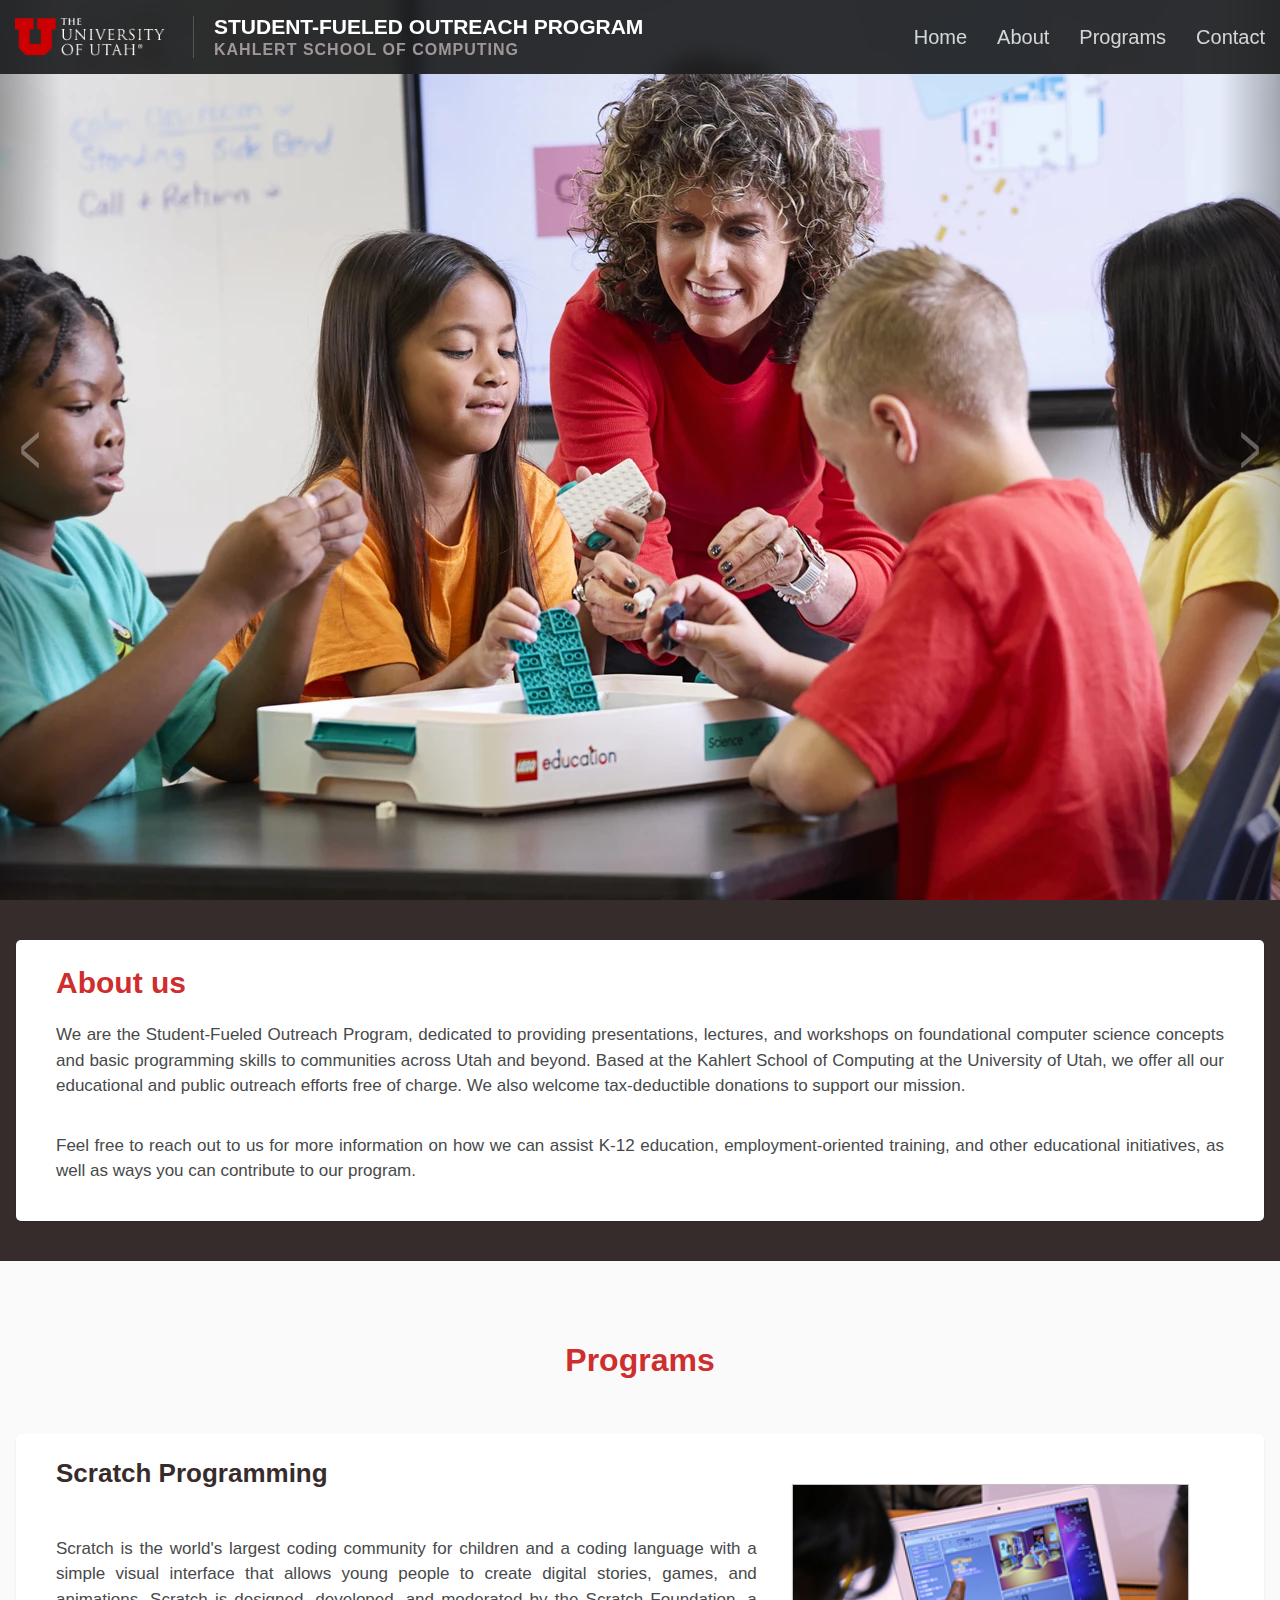
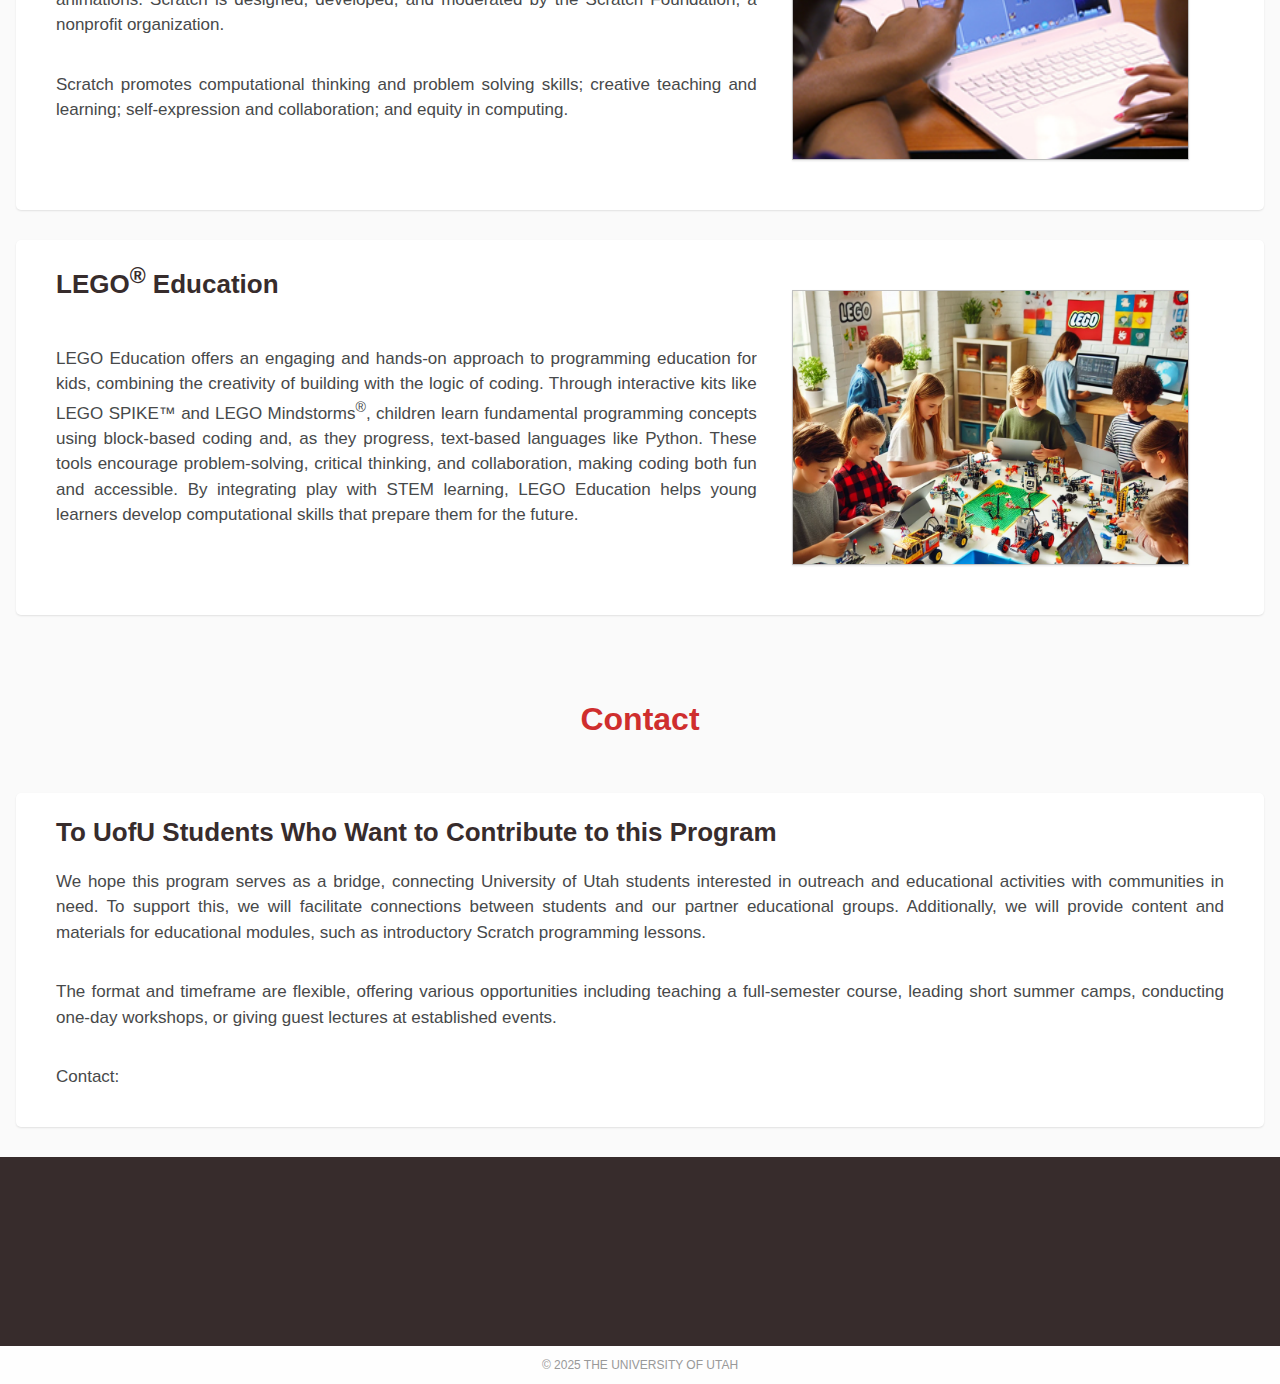
==== commit b1f8125a: "update" ====
--- a/index.html
+++ b/index.html
@@ -60,55 +60,49 @@
     <!-- Title and links -->
     <div id="header-container">
       <div id="header-bar">
-        <div id="header-text">
-          <div class="horizon" id="logo-title">
-            <span id="logo-span">
-              <div id="logo">
+        <div id="header-content">
+          <div class="horizon" id="header-logo-and-title">
+            <span id="header-logo-span">
+              <div id="header-logo">
                 <a
                   href="https://www.utah.edu"
                   aria-label="Visit University of Utah Homepage"
                 ></a>
               </div>
             </span>
-            <span id="title-span">
-              <div id="title">
-                <h1 id="main-title">Student-Fueled Outreach Program</h1>
-                <span id="sub-title">Kahlert School of Computing</span>
+            <span id="header-title-span">
+              <div id="header-title">
+                <h1 id="header-main-title">Student-Fueled Outreach Program</h1>
+                <span id="header-sub-title">Kahlert School of Computing</span>
               </div>
             </span>
           </div>
 
-          <div id="top-menu">
-            <a id="link-sec4">Contact</a>
-            <a id="link-sec1">Programs</a>
-            <a id="link2">About</a>
-            <a id="link1">Home</a>
-            <!-- <a id="link1">TOP</a> -->
+          <div id="header-menu">
+            <a id="header-link4">Contact</a>
+            <a id="header-link3">Programs</a>
+            <a id="header-link2">About</a>
+            <a id="header-link1">Home</a>
           </div>
         </div>
       </div>
       <div id="header-img-container">
-        <div id="pics">
-          <div class="pic" id="pic1"></div>
-          <div class="pic" id="pic2"></div>
-          <div class="pic" id="pic3"></div>
-          <div class="pic" id="pic4"></div>
-          <div class="pic" id="pic5"></div>
-        </div>
-        <div class="button-block" id="lft-bb">
-          <!-- <button class="buttons" id="lft-btn">&lt;</button> -->
-        </div>
-        <div class="dot-block">
-          <div class="dots">
-            <button class="sl-dot" id="sl0"></button>
-            <button class="sl-dot" id="sl1"></button>
-            <button class="sl-dot" id="sl2"></button>
-            <button class="sl-dot" id="sl3"></button>
-            <button class="sl-dot" id="sl4"></button>
-          </div>
-        </div>
-        <div class="button-block" id="rig-bb">
-          <!-- <button class="buttons" id="rig-btn">&gt;</button> -->
+        <div id="header-imgs">
+          <div class="header-pic" id="header-pic1"></div>
+          <div class="header-pic" id="header-pic2"></div>
+          <div class="header-pic" id="header-pic3"></div>
+          <div class="header-pic" id="header-pic4"></div>
+          <div class="header-pic" id="header-pic5"></div>
+        </div>
+        <div class="header-img-button-div" id="header-img-left-shade">
+          <button class="header-img-shift-button" id="header-img-left-button">
+            &lt;
+          </button>
+        </div>
+        <div class="header-img-button-div" id="header-img-right-shade">
+          <button class="header-img-shift-button" id="header-img-right-button">
+            &gt;
+          </button>
         </div>
       </div>
       <!-- <div class="dark-div" id="header-intro">
@@ -118,8 +112,8 @@
 
     <!-- Main content -->
     <div id="content">
-      <div class="content-box dark-div">
-        <div class="content-text" id="intro">
+      <div class="content-section dark-div">
+        <div class="content-box" id="intro">
           <h2>About us</h2>
           <p>
             We are the Student-Fueled Outreach Program, dedicated to providing
@@ -138,20 +132,20 @@
           </p>
         </div>
       </div>
-      <div class="content-box" id="programs-div">
+      <div class="content-section" id="programs-div">
         <br />
         <h2 class="section-title">Programs</h2>
-        <div class="content-text radius-box">
+        <div class="content-box radius-box">
           <div class="horizon">
             <div class="content-artical">
               <h3>Scratch Programming</h3>
               <br />
               <p>
-                Scratch is the world's largest coding community for children
-                and a coding language with a simple visual interface that
-                allows young people to create digital stories, games, and
-                animations. Scratch is designed, developed, and moderated by
-                the Scratch Foundation, a nonprofit organization.
+                Scratch is the world's largest coding community for children and
+                a coding language with a simple visual interface that allows
+                young people to create digital stories, games, and animations.
+                Scratch is designed, developed, and moderated by the Scratch
+                Foundation, a nonprofit organization.
               </p>
               <p>
                 Scratch promotes computational thinking and problem solving
@@ -159,15 +153,15 @@
                 collaboration; and equity in computing.
               </p>
             </div>
-            <div class="content-pic">
-              <div class="pic-blk">
-                <img id="right-img1" />
-              </div>
-            </div>
-          </div>
-        </div>
-
-        <div class="content-text radius-box">
+            <div class="content-pic-div">
+              <div class="content-pic">
+                <img id="content-pic1" />
+              </div>
+            </div>
+          </div>
+        </div>
+
+        <div class="content-box radius-box">
           <div class="horizon">
             <div class="content-artical">
               <h3>LEGO<sup>&reg;</sup> Education</h3>
@@ -186,18 +180,18 @@
                 future.
               </p>
             </div>
-            <div class="content-pic">
-              <div class="pic-blk">
-                <img id="right-img2" />
-              </div>
-            </div>
-          </div>
-        </div>
-      </div>
-
-      <div class="content-box" id="sec4">
+            <div class="content-pic-div">
+              <div class="content-pic">
+                <img id="content-pic2" />
+              </div>
+            </div>
+          </div>
+        </div>
+      </div>
+
+      <div class="content-section" id="contact-div">
         <h2 class="section-title">Contact</h2>
-        <div class="content-text radius-box">
+        <div class="content-box radius-box">
           <h3>To UofU Students Who Want to Contribute to this Program</h3>
           <p>
             We hope this program serves as a bridge, connecting University of
@@ -216,17 +210,17 @@
           <p>Contact:</p>
         </div>
       </div>
-
-      <!-- Top button -->
-      <div id="Top-button">
-        <a>Λ</a>
-      </div>
     </div>
 
     <!-- Footer -->
-    <div class="content-box dark-div" id="footer-space"></div>
+    <div class="content-section dark-div" id="footer-space"></div>
     <div class="footer">
       <p>&copy; 2025 THE UNIVERSITY OF UTAH</p>
     </div>
+
+    <!-- Top button -->
+    <div id="Top-button">
+      <a>Λ</a>
+    </div>
   </body>
 </html>
--- a/static/css/header.css
+++ b/static/css/header.css
@@ -1,117 +1,117 @@
-#header-container{
-    width: 100%;
-    height: 100vh;
-    position: relative;
-    flex-direction: column;
-    align-items: center;
-    /* justify-content: space-between; */
-    /* flex-shrink: 0; */
+#header-container {
+  width: 100%;
+  height: 100vh;
+  position: relative;
+  flex-direction: column;
+  align-items: center;
+  /* justify-content: space-between; */
+  /* flex-shrink: 0; */
 }
-#header-img-container{
-    width: 100%;
-    height: 100%;
-    position: relative;
-    flex-direction: row;
-    align-items: center;
-    justify-content: space-between;
-    flex-shrink: 0;
+#header-img-container {
+  width: 100%;
+  height: 100%;
+  position: relative;
+  flex-direction: row;
+  align-items: center;
+  justify-content: space-between;
+  flex-shrink: 0;
 }
-#header-bar{
-    width: 100%;
-    height: 74px;
-    align-items: center;
-    position: fixed;
-    top: 0;
-    z-index: 10;
-    flex-shrink: 0;
-    
-    /* background-color:rgba(245,245,245,.4); */
-    background-color:rgba(24, 25, 27,.9);
-    backdrop-filter: blur(8px);
-    -webkit-backdrop-filter: blur(10px);
+#header-bar {
+  width: 100%;
+  height: 74px;
+  align-items: center;
+  position: fixed;
+  top: 0;
+  z-index: 10;
+  flex-shrink: 0;
+
+  /* background-color:rgba(245,245,245,.4); */
+  background-color: rgba(24, 25, 27, 0.9);
+  backdrop-filter: blur(8px);
+  -webkit-backdrop-filter: blur(10px);
 }
-#header-text{
-    height: 100%;
-    flex-direction: row;
-    justify-content: space-between;
-    align-items: center;
-    color: whitesmoke;
-    /* width: 1168px; */
-    width: 100%;
-    flex-shrink: 0;
+#header-content {
+  height: 100%;
+  flex-direction: row;
+  justify-content: space-between;
+  align-items: center;
+  color: whitesmoke;
+  /* width: 1168px; */
+  width: 100%;
+  flex-shrink: 0;
 }
-#logo-title{
-    align-items: center;
+#header-logo-and-title {
+  align-items: center;
 }
-#logo-span{
-    /* width: 50%; */
-    height: 100%;
-    /* padding-left: 20px; */
-    /* padding-right: 20px; */
+#header-logo-span {
+  /* width: 50%; */
+  height: 100%;
+  /* padding-left: 20px; */
+  /* padding-right: 20px; */
 }
-#title-span{
-    /* width: 50%; */
-    padding-left: 20px;
-    padding-right: 20px;
-    border-left: 1px solid rgba(240,255,255,.2);
+#header-title-span {
+  /* width: 50%; */
+  padding-left: 20px;
+  padding-right: 20px;
+  border-left: 1px solid rgba(240, 255, 255, 0.2);
 }
-#logo{
-    width: 178px;
-    height: 38px;
-    margin: 15px 0px 15px 15px;
+#header-logo {
+  width: 178px;
+  height: 38px;
+  margin: 15px 0px 15px 15px;
 }
-#logo a{
-    display: block;
-    height: 38px;
-    width: 100%;
-    background-image: url(../img/universityofutah.png);
-    background-repeat: no-repeat;
-    background-position: center left;
-    background-size: contain;
+#header-logo a {
+  display: block;
+  height: 38px;
+  width: 100%;
+  background-image: url(../img/universityofutah.png);
+  background-repeat: no-repeat;
+  background-position: center left;
+  background-size: contain;
 }
-#title{
-    align-items: flex-start;
-    flex-shrink: 0;
-    margin: 0px;
-    text-transform: uppercase;
+#header-title {
+  align-items: flex-start;
+  flex-shrink: 0;
+  margin: 0px;
+  text-transform: uppercase;
 }
-#main-title{
-    color: #fff;
-    font-family: "Vitesse", sans-serif;
-    font-size: 21px;
-    line-height: 1;
+#header-main-title {
+  color: #fff;
+  font-family: "Vitesse", sans-serif;
+  font-size: 21px;
+  line-height: 1;
 }
-#sub-title{
-    margin-top: 5px;
-    color: #a09898;
-    font-family: "Source Sans Pro", sans-serif;
-    font-size: 16px;
-    line-height: 1;
-    font-weight: 600;
-    letter-spacing: 1px;
+#header-sub-title {
+  margin-top: 5px;
+  color: #a09898;
+  font-family: "Source Sans Pro", sans-serif;
+  font-size: 16px;
+  line-height: 1;
+  font-weight: 600;
+  letter-spacing: 1px;
 }
-#top-menu{
-    height: 100%;
-    display: flex;
-    align-items: center;
-    flex-direction: row-reverse;
-    overflow: visible;
+#header-menu {
+  height: 100%;
+  display: flex;
+  align-items: center;
+  flex-direction: row-reverse;
+  overflow: visible;
 }
-#top-menu a{
-    display: flex;
-    padding-left: 15px;
-    padding-right: 15px;
-    height: 100%;
-    font-size: 20px;
-    align-items: center;
-    justify-content: center;
-    color: rgba(255,255,255,.8);
-    font-family: 'Segoe UI', Tahoma, Geneva, Verdana, sans-serif;
-    text-decoration: none;
+#header-menu a {
+  display: flex;
+  padding-left: 15px;
+  padding-right: 15px;
+  height: 100%;
+  font-size: 20px;
+  align-items: center;
+  justify-content: center;
+  color: rgba(255, 255, 255, 0.8);
+  font-family: "Segoe UI", Tahoma, Geneva, Verdana, sans-serif;
+  text-decoration: none;
 }
-#top-menu a:hover{
-    color: white;
-    background-color: rgba(240,255,255,.2);
+#header-menu a:hover {
+  color: white;
+  background-color: rgba(240, 255, 255, 0.2);
 }
 /* #header-intro{
     width: 100%;
@@ -122,4 +122,4 @@
 #header-intro-title{
     color: white;
     font-family: "Montserrat", sans-serif;
-} */+} */
--- a/static/css/content.css
+++ b/static/css/content.css
@@ -1,112 +1,98 @@
-.horizon{
-    display: flex;
-    flex-direction: row;
+.horizon {
+  display: flex;
+  flex-direction: row;
 }
-.dark-div{
-    background-color: #372c2c;
+.dark-div {
+  background-color: #372c2c;
 }
-.page{
-    margin-bottom: 100px;
-    width: 100%;
-    align-items: center;
-    background-color:#fafafa;
+.page {
+  margin-bottom: 100px;
+  width: 100%;
+  align-items: center;
+  background-color: #fafafa;
 }
 
-#content{
-    width: 100%;
-    display: flex;
-    justify-content: space-between;
-    font-family: Arial, Helvetica, sans-serif;
-    align-items: center;
+#content {
+  width: 100%;
+  display: flex;
+  justify-content: space-between;
+  font-family: Arial, Helvetica, sans-serif;
+  align-items: center;
 }
-.content-box{
-    width: 100%;
-    align-items: center;
-    flex-direction: column;
+.content-section {
+  width: 100%;
+  align-items: center;
+  flex-direction: column;
 }
-.content-text{
-    width: 1168px;
-    background-color:rgb(255,255,255);
-    padding: 20px 40px;
-    box-shadow: 0 1px 2px rgba(0,0,0,.1);
-    flex-shrink: 0;
+.content-box {
+  width: 1168px;
+  background-color: rgb(255, 255, 255);
+  padding: 20px 40px;
+  box-shadow: 0 1px 2px rgba(0, 0, 0, 0.1);
+  flex-shrink: 0;
 
-    /*background-color:rgba(255,255,255,.5);
+  /*background-color:rgba(255,255,255,.5);
     backdrop-filter: blur(5px);
     -webkit-backdrop-filter: blur(5px);*/
 }
-.deep-bg{
-    background-color: #f5f5f5;
-}
-.content-textbox{
-    margin: 10px;
-    margin-bottom: 0;
-}
-/* .artical p{
-    text-indent: 2em;
-} */
-/* .content-box p{
-    color: #666;
-    margin-top: 10px;
+/* .deep-bg {
+  background-color: #f5f5f5;
 } */
 
-
-#intro{
-    border-radius: 5px;
-    margin-top: 40px;
-    margin-bottom: 40px;
+#intro {
+  border-radius: 5px;
+  margin-top: 40px;
+  margin-bottom: 40px;
 }
-#intro h2{
-    /* color: midnightblue; */
-    color: #cf2e2e;
+#intro h2 {
+  /* color: midnightblue; */
+  color: #cf2e2e;
 }
 
-
-.section-title{
-    margin: 50px;
-    color: #cf2e2e;
-    font-size: 32px;
+.section-title {
+  margin: 50px;
+  color: #cf2e2e;
+  font-size: 32px;
 }
-.radius-box{
-    border-radius: 5px;
-    margin-bottom: 30px;
+.radius-box {
+  border-radius: 5px;
+  margin-bottom: 30px;
 }
-.radius-box:hover{
-    box-shadow: 0 3px 6px rgba(0,0,0,.1);
+.radius-box:hover {
+  box-shadow: 0 3px 6px rgba(0, 0, 0, 0.1);
 }
 
-
-.content-artical{
-    width: 60%;
-    text-align: justify;
-    margin-bottom: 50px;
+.content-artical {
+  width: 60%;
+  text-align: justify;
+  margin-bottom: 50px;
 }
-.content-pic{
-    width: 40%;
-    align-items: center;
+.content-pic-div {
+  width: 40%;
+  align-items: center;
 }
-.pic-blk{
-    width: 85%;
-    height: 85%;
-    /* border:1px solid #e0e0e0; */
-    overflow:hidden;
-    margin: 30px;
-    background-color: white;
-    box-shadow: 0 1px 2px rgba(0,0,0,.1);
+.content-pic {
+  width: 85%;
+  height: 85%;
+  /* border:1px solid #e0e0e0; */
+  overflow: hidden;
+  margin: 30px;
+  background-color: white;
+  box-shadow: 0 1px 2px rgba(0, 0, 0, 0.1);
 }
-.pic-blk img{
-    height: 100%;
-    background-size: cover;
+.content-pic img {
+  height: 100%;
+  background-size: cover;
 }
-#right-img1{
-    background-image: url("../img/body/scratch.jpg");
+#content-pic1 {
+  background-image: url("../img/body/scratch.jpg");
 }
-#right-img2{
-    background-image: url("../img/body/lego.webp");
+#content-pic2 {
+  background-image: url("../img/body/lego.webp");
 }
-/* .pic-blk h6{
+/* .content-pic h6{
     margin: 8px;
     font-weight: bold;
     font-size: 14px;
     color: #666;
-} */+} */
--- a/static/css/footer.css
+++ b/static/css/footer.css
@@ -1,52 +1,52 @@
-#footer-space{
-    width: 100%;
-    /* background-color: rgb(8, 93, 146); */
-    padding-top: 30px;
-    padding-bottom: 100px;
-    height: 59px;
+#footer-space {
+  width: 100%;
+  /* background-color: rgb(8, 93, 146); */
+  padding-top: 30px;
+  padding-bottom: 100px;
+  height: 59px;
 }
-.footer{
-    width: 100%;
-    background-color:rgba(255,255,255,.8);
-    text-align: center;
-    align-items: center
+.footer {
+  width: 100%;
+  background-color: rgba(255, 255, 255, 0.8);
+  text-align: center;
+  align-items: center;
 }
-.footer p{
-    margin:10px;
-    font-size: 12px;
-    color: #999;
-    font-family: Arial, Helvetica, sans-serif;
+.footer p {
+  margin: 10px;
+  font-size: 12px;
+  color: #999;
+  font-family: Arial, Helvetica, sans-serif;
 }
 
-#Top-button{
-    margin-right: 50px;
-    margin-bottom: 20px;
-    width: 50px;
-    height: 0px;
-    justify-content: center;
-    align-items: center;
-    position: fixed;
-    right: 0;
-    bottom: 0;
-    overflow: hidden;
-    background-color:rgba(0,0,0,.15);
-    backdrop-filter: blur(7px);
-    -webkit-backdrop-filter: blur(7px);
-    border-radius: 10px;
-    cursor: pointer;
-    box-shadow: 0 1px 2px rgba(0,0,0,.1);
+#Top-button {
+  margin-right: 50px;
+  margin-bottom: 20px;
+  width: 50px;
+  height: 0px;
+  justify-content: center;
+  align-items: center;
+  position: fixed;
+  right: 0;
+  bottom: 0;
+  overflow: hidden;
+  background-color: rgba(0, 0, 0, 0.15);
+  backdrop-filter: blur(7px);
+  -webkit-backdrop-filter: blur(7px);
+  border-radius: 10px;
+  cursor: pointer;
+  box-shadow: 0 1px 2px rgba(0, 0, 0, 0.1);
 }
-#Top-button a{
-    padding: 10px;
-    font-size: 30px;
-    color: rgba(255,255,255,.8);
-    text-decoration: none;
-    transform: scaleX(1.5);
-    font-family: 'Gill Sans', 'Gill Sans MT', Calibri, 'Trebuchet MS', sans-serif;
+#Top-button a {
+  padding: 10px;
+  font-size: 30px;
+  color: rgba(255, 255, 255, 0.8);
+  text-decoration: none;
+  transform: scaleX(1.5);
+  font-family: "Gill Sans", "Gill Sans MT", Calibri, "Trebuchet MS", sans-serif;
 }
-#Top-button:hover{
-    background-color:rgba(0,0,0,.18);
+#Top-button:hover {
+  background-color: rgba(0, 0, 0, 0.18);
 }
-#Top-button a:hover{
-    color: white;
-}+#Top-button a:hover {
+  color: white;
+}
--- a/static/css/tags.css
+++ b/static/css/tags.css
@@ -1,84 +1,94 @@
-h1,h2,h3,h4,h6,p{
-    margin: 0;
-    text-align: justify;
+h1,
+h2,
+h3,
+h4,
+h6,
+p {
+  margin: 0;
+  text-align: justify;
 }
-h1, h2, h3, h4, h5, h6 {
-    color: #372c2c;
-    font-family: "Montserrat", sans-serif;
-    font-weight: 700;
+h1,
+h2,
+h3,
+h4,
+h5,
+h6 {
+  color: #372c2c;
+  font-family: "Montserrat", sans-serif;
+  font-weight: 700;
 }
-h2{
-    font-size: 30px;
-    color: #3F3F3F;
+h2 {
+  font-size: 30px;
+  color: #3f3f3f;
 }
-h3{
-    font-size: 26px;
-    /* margin: 0px 0px 15px 0px; */
+h3 {
+  font-size: 26px;
+  /* margin: 0px 0px 15px 0px; */
 }
-h4{
-    font-size: 21px;
+h4 {
+  font-size: 21px;
 }
-p{
-    display: block;
-    margin-block-start: 1em;
-    margin-block-end: 1em;
-    margin-inline-start: 0px;
-    margin-inline-end: 0px;
-    unicode-bidi: isolate;
-    margin-top: 17px;
-    margin-bottom: 17px;
+p {
+  display: block;
+  margin-block-start: 1em;
+  margin-block-end: 1em;
+  margin-inline-start: 0px;
+  margin-inline-end: 0px;
+  unicode-bidi: isolate;
+  margin-top: 17px;
+  margin-bottom: 17px;
 }
-a{
-    cursor: pointer;
+a {
+  cursor: pointer;
 }
-blockquote{
-    margin-top: 0;
+blockquote {
+  margin-top: 0;
 }
-body{
-    margin: 0px;
-    display: flex;
-    flex-direction: column;
-    background-color:#fafafa;
-    align-items: center;
+body {
+  margin: 0px;
+  display: flex;
+  flex-direction: column;
+  background-color: #fafafa;
+  align-items: center;
 
-    color: #47494a;
-    font-family: "Source Sans Pro", sans-serif;
-    font-weight: 400;
-    font-size: 17px;
-    line-height: 1.5;
-    text-rendering: optimizelegibility;
-    -webkit-font-smoothing: antialiased;
+  color: #47494a;
+  font-family: "Source Sans Pro", sans-serif;
+  font-weight: 400;
+  font-size: 17px;
+  line-height: 1.5;
+  text-rendering: optimizelegibility;
+  -webkit-font-smoothing: antialiased;
 }
-div{
-    display: flex;
-    flex-direction: column;
-    overflow: hidden;
-    text-align: justify;
+div {
+  display: flex;
+  flex-direction: column;
+  overflow: hidden;
+  text-align: justify;
 }
-table{
-    border-collapse: collapse;
-    border: 1px solid #aaa;
-    width: 99%;
-    text-align: left;
-    font-size: 15px;
-    margin-top: 10px;
-    margin-bottom: 10px;
-    box-shadow: 0 1px 2px rgba(0,0,0,.1);
+table {
+  border-collapse: collapse;
+  border: 1px solid #aaa;
+  width: 99%;
+  text-align: left;
+  font-size: 15px;
+  margin-top: 10px;
+  margin-bottom: 10px;
+  box-shadow: 0 1px 2px rgba(0, 0, 0, 0.1);
 }
-th{
-    vertical-align: baseline;
-    padding: 5px 15px 5px 6px;
-    background-color: #3f3f3f;
-    border: 1px solid #3F3F3F;
-    color: #fff;
+th {
+  vertical-align: baseline;
+  padding: 5px 15px 5px 6px;
+  background-color: #3f3f3f;
+  border: 1px solid #3f3f3f;
+  color: #fff;
 }
-td{
-    vertical-align: text-top;
-    padding: 6px 15px 6px 6px;
-    border: 1px solid #aaa;
-    color: #666;
+td {
+  vertical-align: text-top;
+  padding: 6px 15px 6px 6px;
+  border: 1px solid #aaa;
+  color: #666;
 }
-hr{
-    color: #ececec;
-    background-color: #ececec;
+hr {
+  color: #ececec;
+  background-color: #ececec;
 }
--- a/static/css/imgs.css
+++ b/static/css/imgs.css
@@ -1,85 +1,91 @@
-.pic{
-    height: 100%;
-    width: 100%;
-    background-position: center;
-    background-size: cover;
-    background-repeat: no-repeat;
-    background-color: #18191b;
+#header-imgs {
+  width: 500%;
+  height: 100%;
+  margin-left: 0%;
+  position: absolute;
+  margin: 0;
+  padding: 0;
+  flex-direction: row;
+  z-index: -1;
 }
-#pics{
-    width: 500%;
-    height: 100%;
-    margin-left: 0%;
-    position: absolute;
-    margin: 0;
-    padding: 0;
-    flex-direction: row;
-    z-index: -1;
+.header-pic {
+  height: 100%;
+  width: 100%;
+  background-position: center;
+  background-size: cover;
+  background-repeat: no-repeat;
+  background-color: #18191b;
 }
-#pic1{
-    background-image: url("../img/header/h1.webp");
+#header-pic1 {
+  background-image: url("../img/header/h1.webp");
 }
-#pic2{
-    background-image: url("../img/header/h2.jpg");
+#header-pic2 {
+  background-image: url("../img/header/h2.jpg");
 }
-#pic3{
-    background-image: url("../img/header/h3.webp");
+#header-pic3 {
+  background-image: url("../img/header/h3.webp");
 }
-#pic4{
-    background-image: url("../img/header/h4.jpg");
+#header-pic4 {
+  background-image: url("../img/header/h4.jpg");
 }
-#pic5{
-    background-image: url("../img/header/h5.webp");
+#header-pic5 {
+  background-image: url("../img/header/h5.webp");
 }
-.button-block{
-    width: 60px;
-    height: 100%;
-    justify-content: center;
-    align-items: center;
-    overflow: visible;
+.header-img-button-div {
+  width: 60px;
+  height: 100%;
+  justify-content: center;
+  align-items: center;
+  overflow: visible;
 }
-#rig-bb{
-    background: -webkit-linear-gradient(left, rgba(0,0,0,0) , rgba(0,0,0,.3)); /* Safari 5.1 - 6.0 */
-    background: -o-linear-gradient(right, rgba(0,0,0,0), rgba(0,0,0,.3)); /* Opera 11.1 - 12.0 */
-    background: -moz-linear-gradient(right, rgba(0,0,0,0), rgba(0,0,0,.3)); /* Firefox 3.6 - 15 */
-    background: linear-gradient(to right, rgba(0,0,0,0) , rgba(0,0,0,.3));
+#header-img-right-shade {
+  background: -webkit-linear-gradient(
+    left,
+    rgba(0, 0, 0, 0),
+    rgba(0, 0, 0, 0.3)
+  ); /* Safari 5.1 - 6.0 */
+  background: -o-linear-gradient(
+    right,
+    rgba(0, 0, 0, 0),
+    rgba(0, 0, 0, 0.3)
+  ); /* Opera 11.1 - 12.0 */
+  background: -moz-linear-gradient(
+    right,
+    rgba(0, 0, 0, 0),
+    rgba(0, 0, 0, 0.3)
+  ); /* Firefox 3.6 - 15 */
+  background: linear-gradient(to right, rgba(0, 0, 0, 0), rgba(0, 0, 0, 0.3));
 }
-#lft-bb{
-    background: -webkit-linear-gradient(right, rgba(0,0,0,0) , rgba(0,0,0,.3)); /* Safari 5.1 - 6.0 */
-    background: -o-linear-gradient(left, rgba(0,0,0,0), rgba(0,0,0,.3)); /* Opera 11.1 - 12.0 */
-    background: -moz-linear-gradient(left, rgba(0,0,0,0), rgba(0,0,0,.3)); /* Firefox 3.6 - 15 */
-    background: linear-gradient(to left, rgba(0,0,0,0) , rgba(0,0,0,.3));
+#header-img-left-shade {
+  background: -webkit-linear-gradient(
+    right,
+    rgba(0, 0, 0, 0),
+    rgba(0, 0, 0, 0.3)
+  ); /* Safari 5.1 - 6.0 */
+  background: -o-linear-gradient(
+    left,
+    rgba(0, 0, 0, 0),
+    rgba(0, 0, 0, 0.3)
+  ); /* Opera 11.1 - 12.0 */
+  background: -moz-linear-gradient(
+    left,
+    rgba(0, 0, 0, 0),
+    rgba(0, 0, 0, 0.3)
+  ); /* Firefox 3.6 - 15 */
+  background: linear-gradient(to left, rgba(0, 0, 0, 0), rgba(0, 0, 0, 0.3));
 }
-.buttons{
-    height: 200px;
-    width: 60px;
-    background-color: rgba(0,0,0,0);
-    border: 0;
-    font-size: 40px;
-    color: rgba(220,220,220,.9);
-    font-family: 'Segoe UI', Tahoma, Geneva, Verdana, sans-serif;
-    transform: scaleY(2);
-    padding: 0;
-    cursor: pointer;
+.header-img-shift-button {
+  height: 100px;
+  width: 60px;
+  background-color: rgba(0, 0, 0, 0);
+  border: 0;
+  font-size: 36px;
+  color: rgba(220, 220, 220, 0.4);
+  font-family: "Segoe UI", Tahoma, Geneva, Verdana, sans-serif;
+  transform: scaleY(2);
+  padding: 0;
+  cursor: pointer;
 }
-.dot-block{
-    height: 100%;
-    justify-content: flex-end;
+.header-img-shift-button:hover {
+  color: rgb(255, 255, 255, 1);
 }
-.dots{
-    flex-direction: row;
-    margin-bottom: 6px;
-}
-.sl-dot{
-    height: 12px;
-    width: 12px;
-    margin: 5px;
-    padding: 0;
-    border-radius: 50%;
-    border: 0;
-    background-color:rgba(255,255,255,.9);
-    cursor: pointer;
-}
-#sl0{
-    background-color:rgba(180,180,180,.9);
-}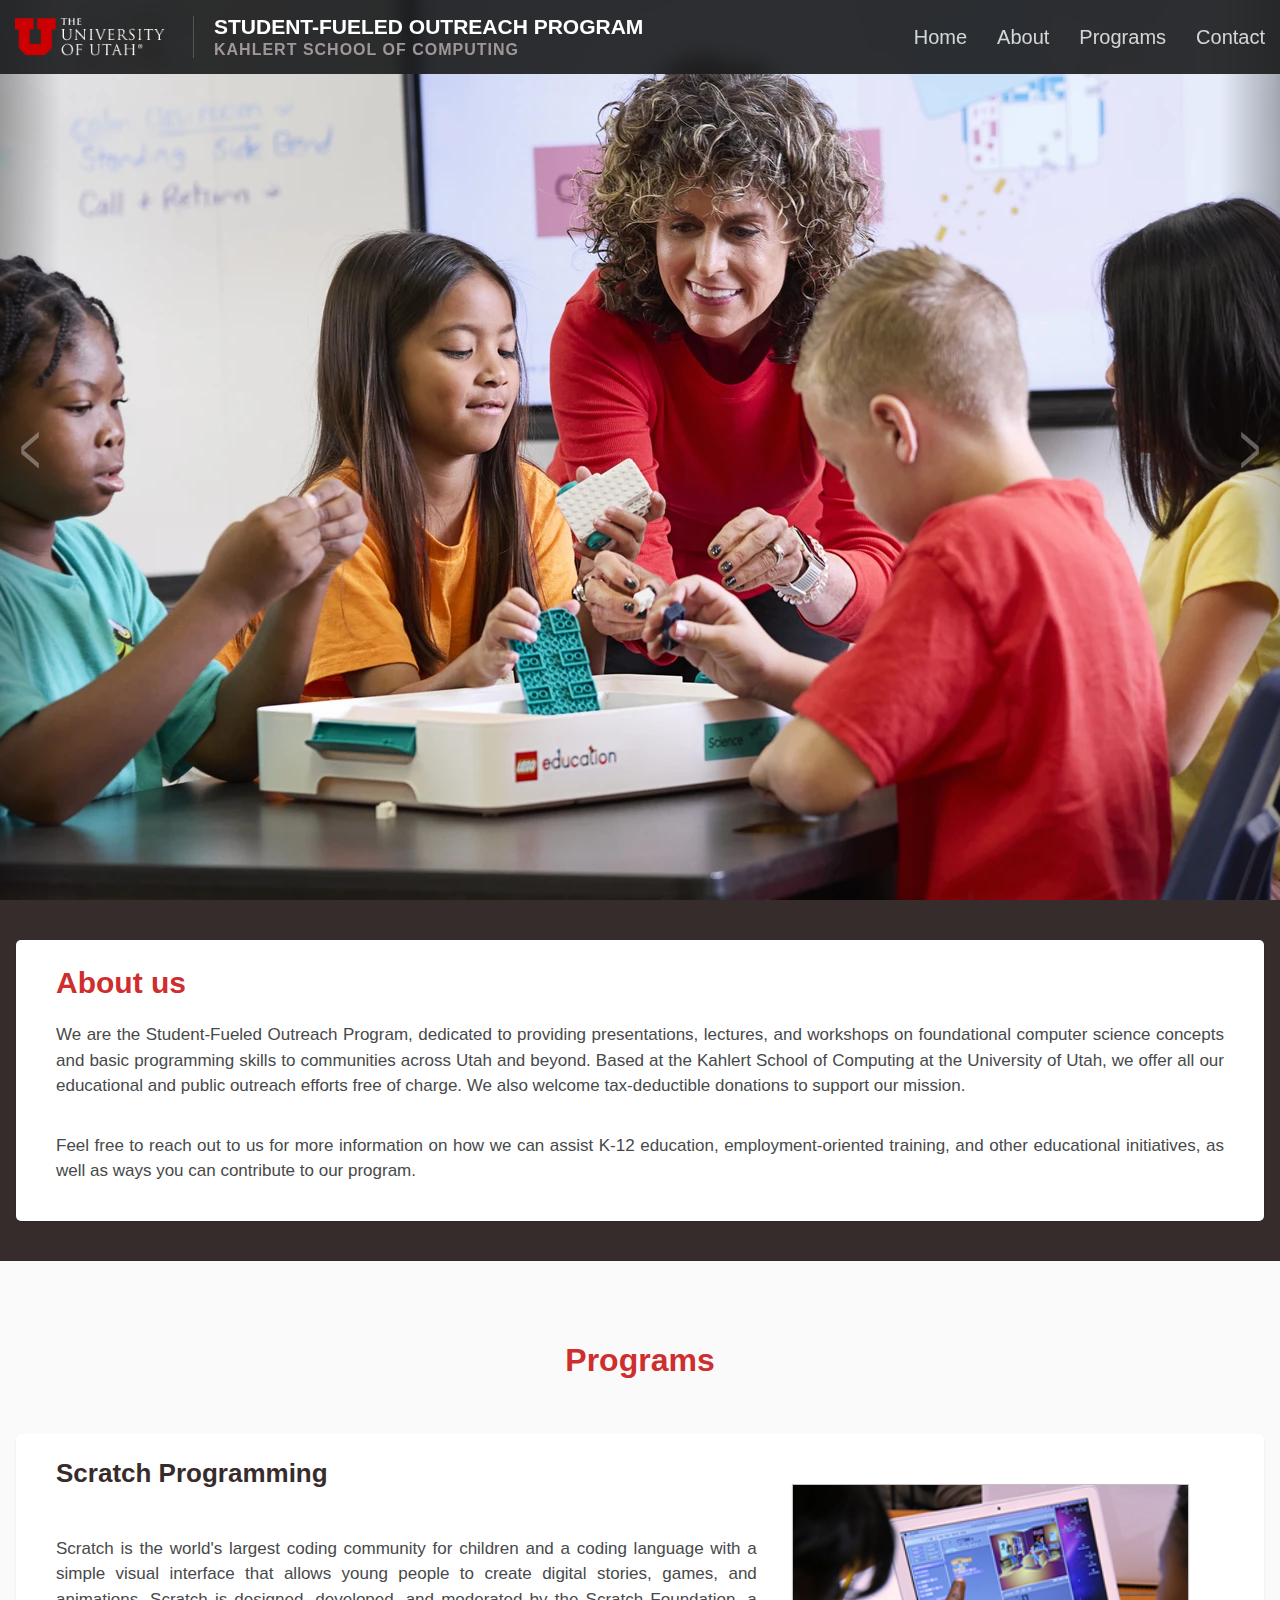
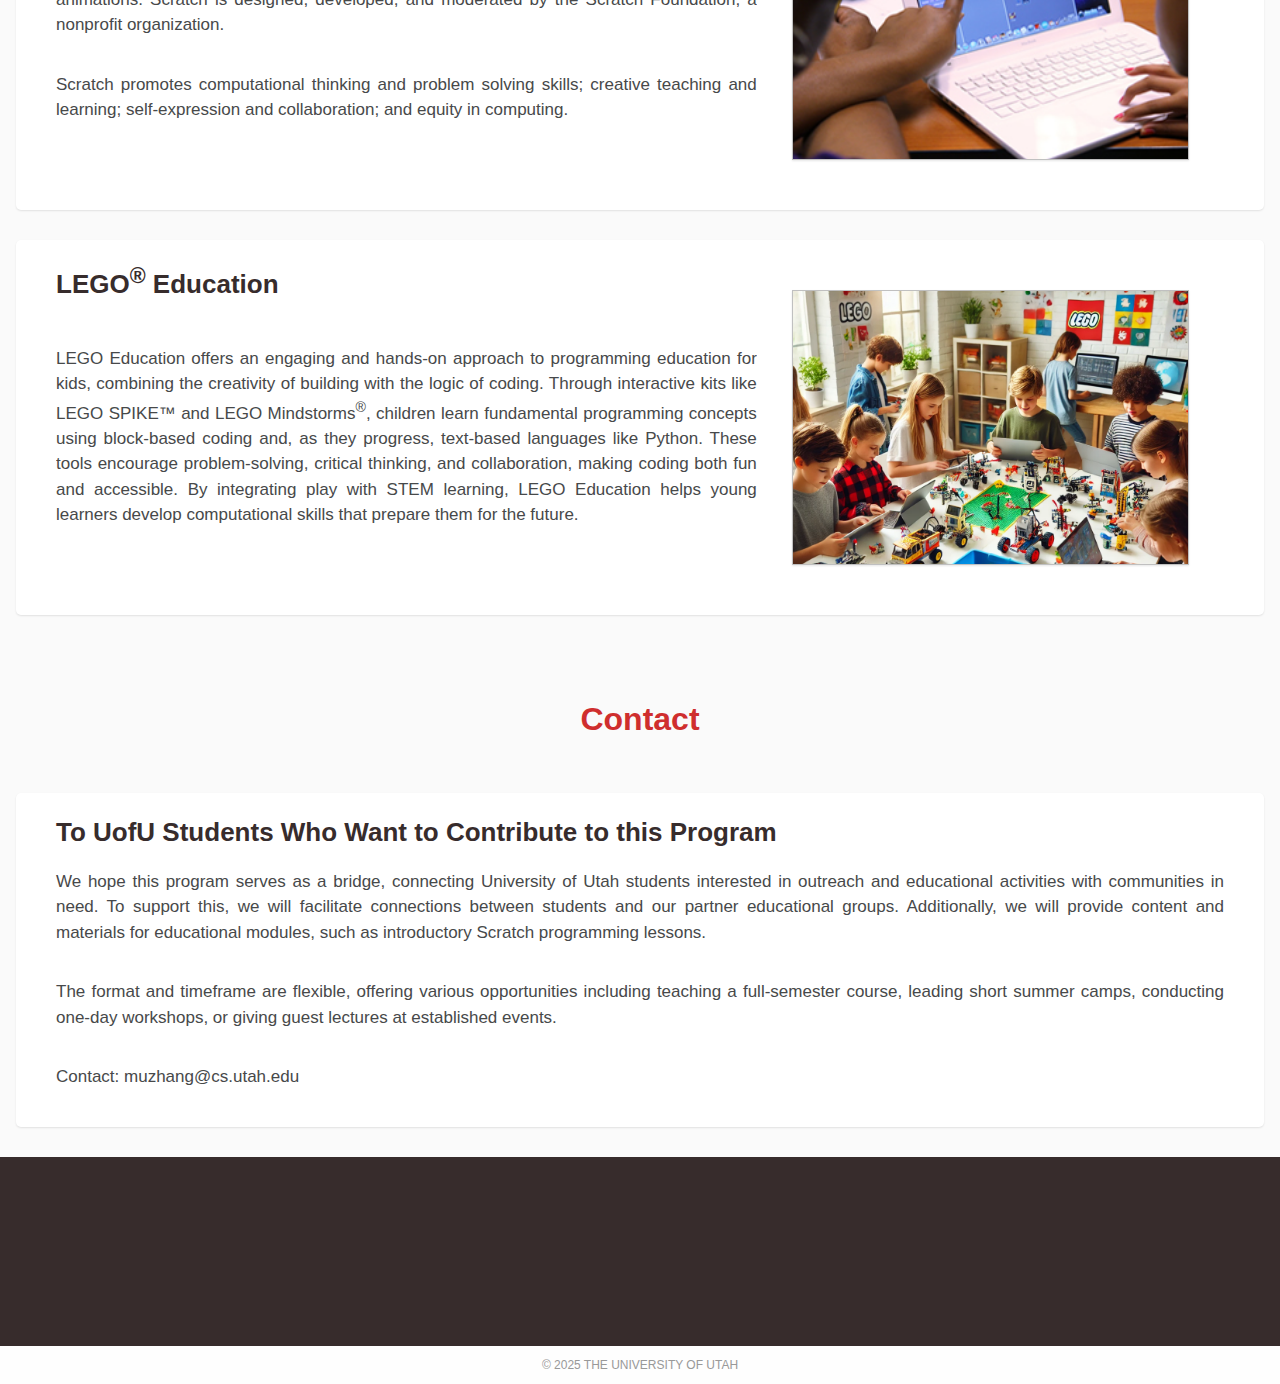
==== commit 91344ceb: "Update index.html, adding contact info" ====
--- a/index.html
+++ b/index.html
@@ -207,7 +207,7 @@
             short summer camps, conducting one-day workshops, or giving guest
             lectures at established events.
           </p>
-          <p>Contact:</p>
+          <p>Contact: muzhang@cs.utah.edu</p>
         </div>
       </div>
     </div>
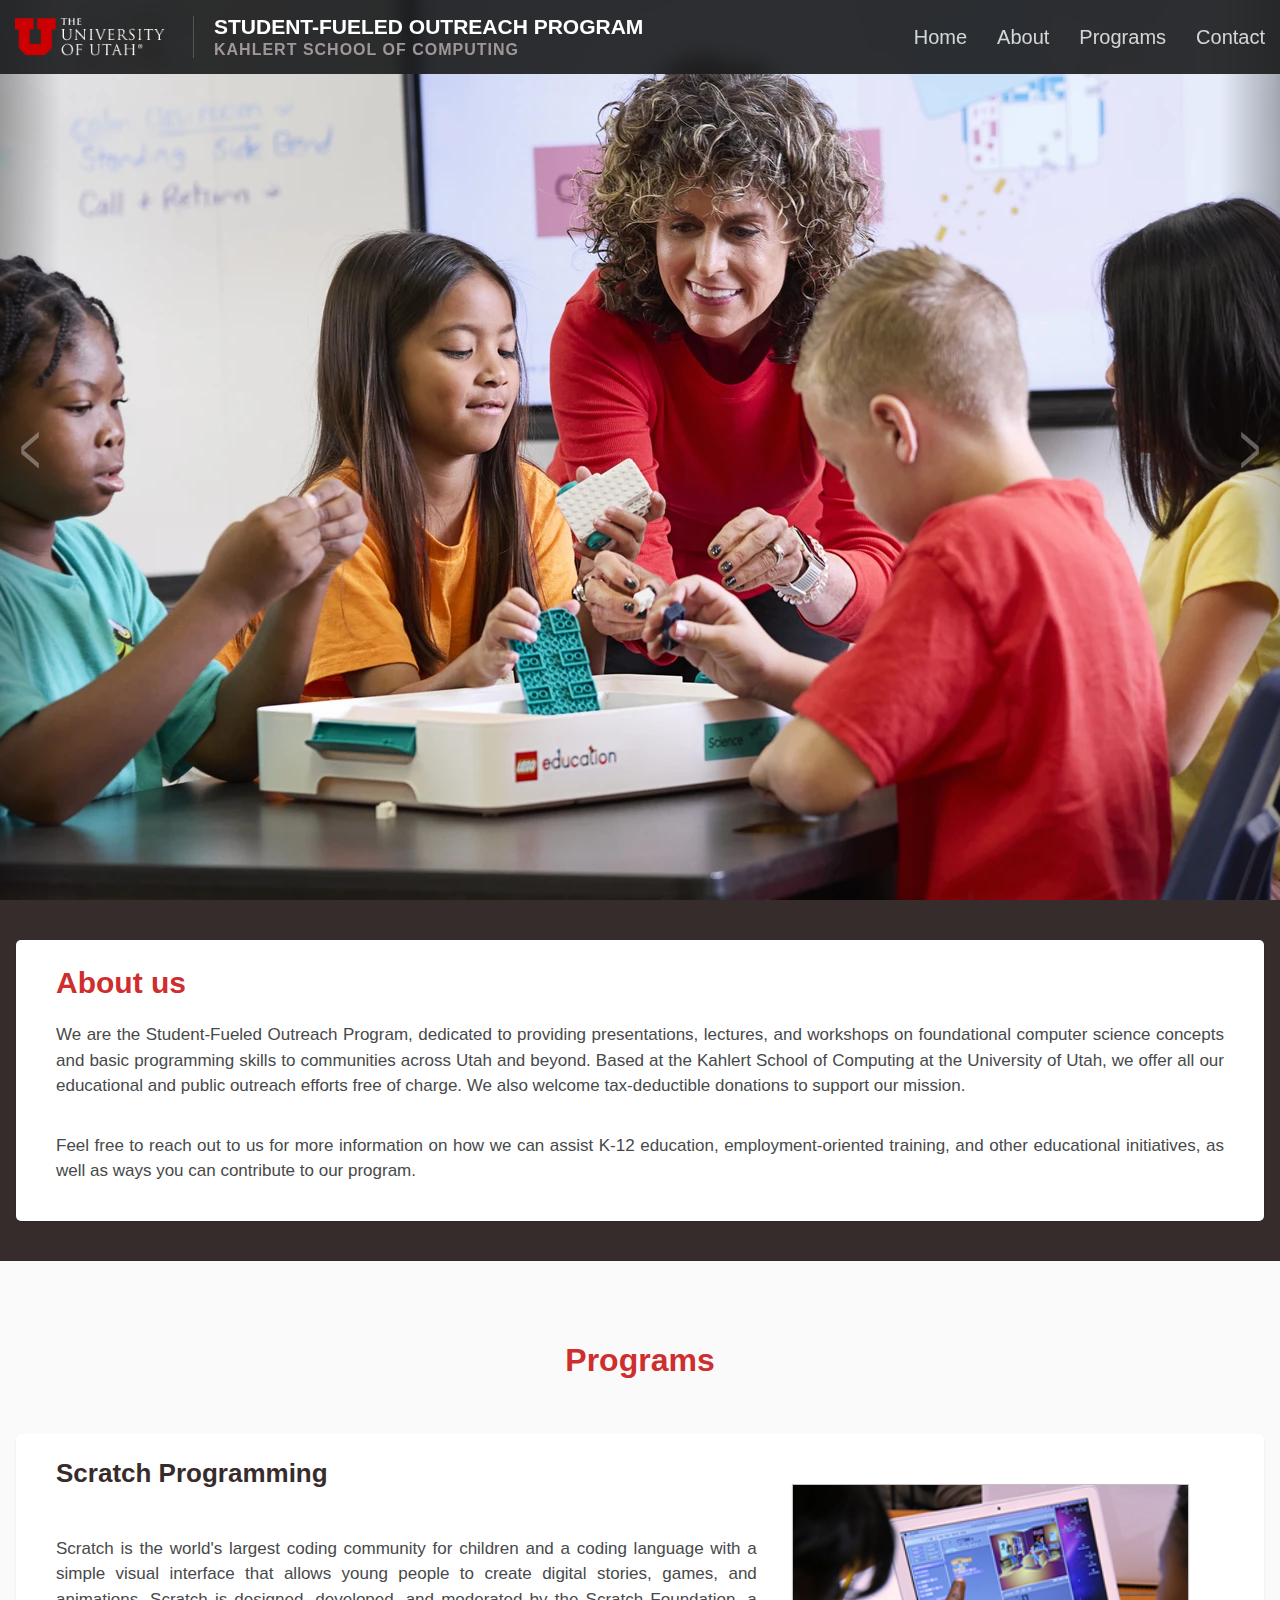
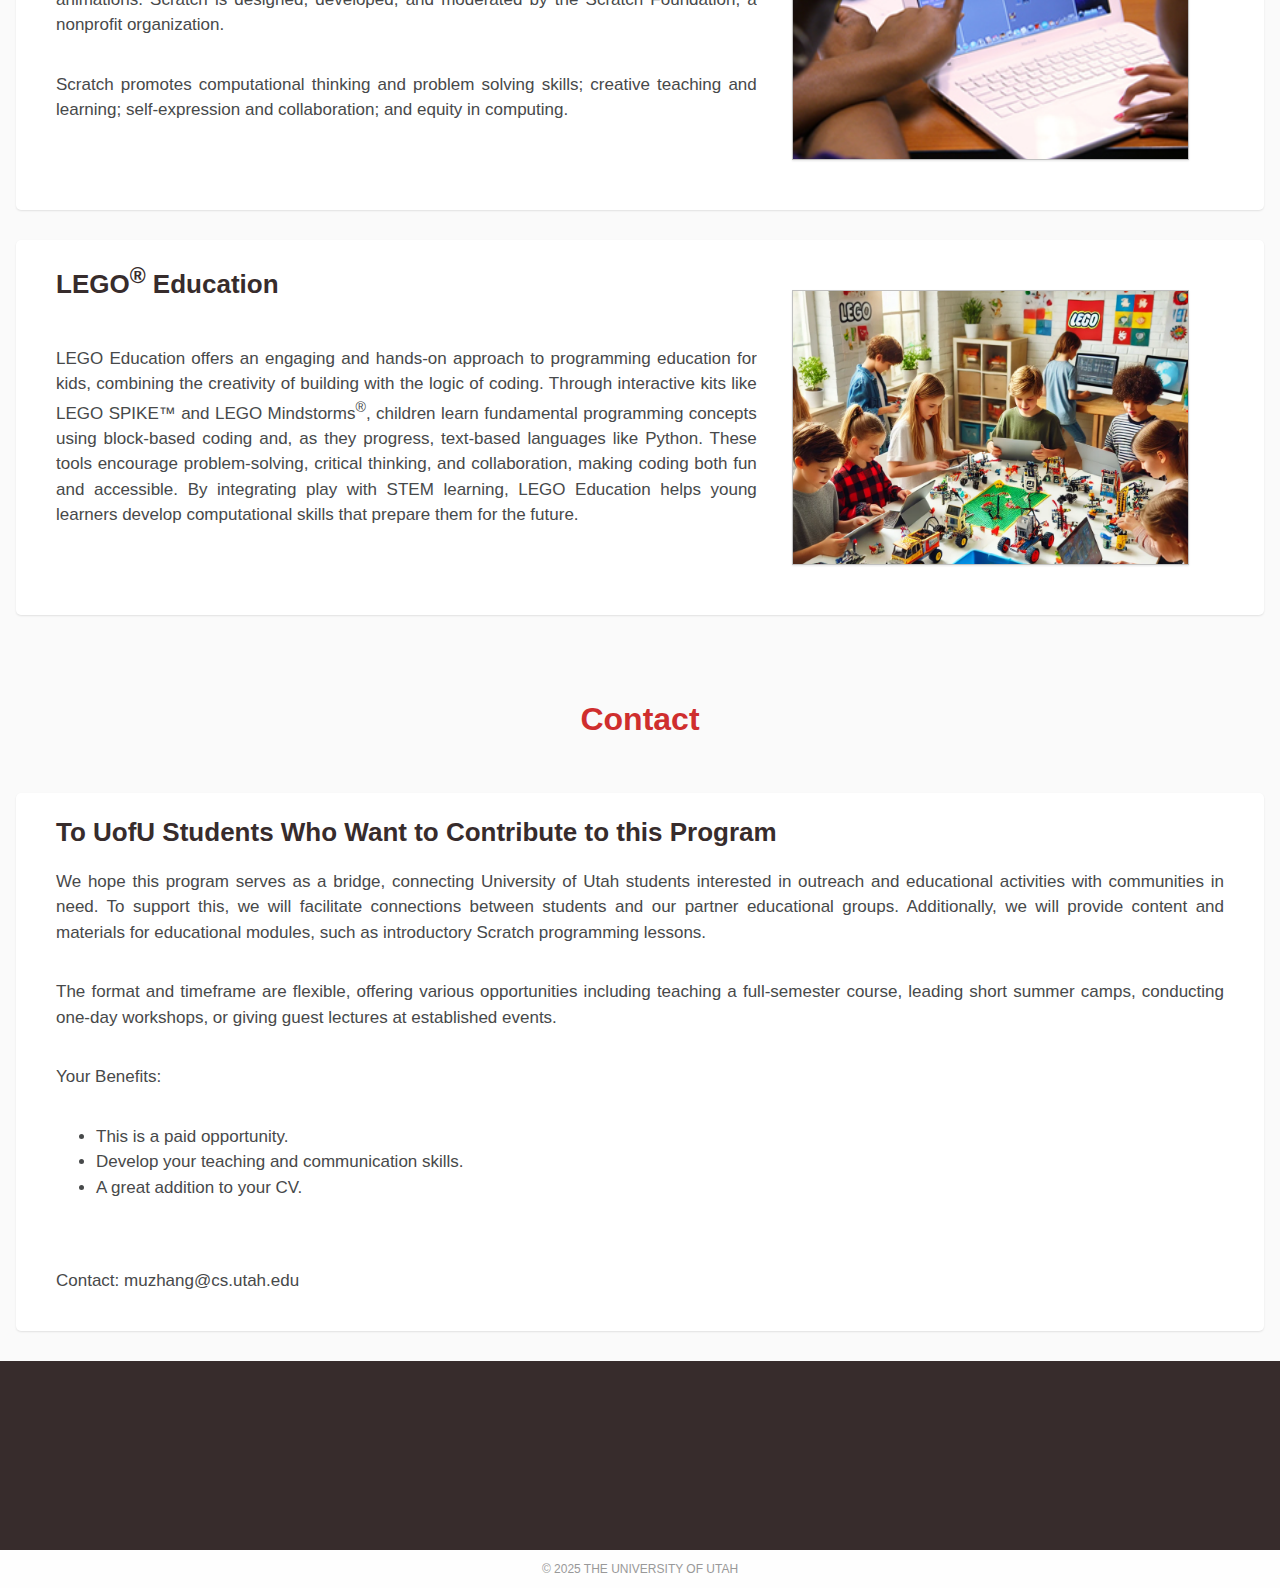
==== commit e0219ee0: "add benefits" ====
--- a/index.html
+++ b/index.html
@@ -207,6 +207,14 @@
             short summer camps, conducting one-day workshops, or giving guest
             lectures at established events.
           </p>
+	  <p>
+            Your Benefits:
+	    <ul>
+              <li>This is a paid opportunity.</li>
+              <li>Develop your teaching and communication skills.</li>
+              <li>A great addition to your CV.</li>
+	    </ul>  
+	  </p>
           <p>Contact: muzhang@cs.utah.edu</p>
         </div>
       </div>
